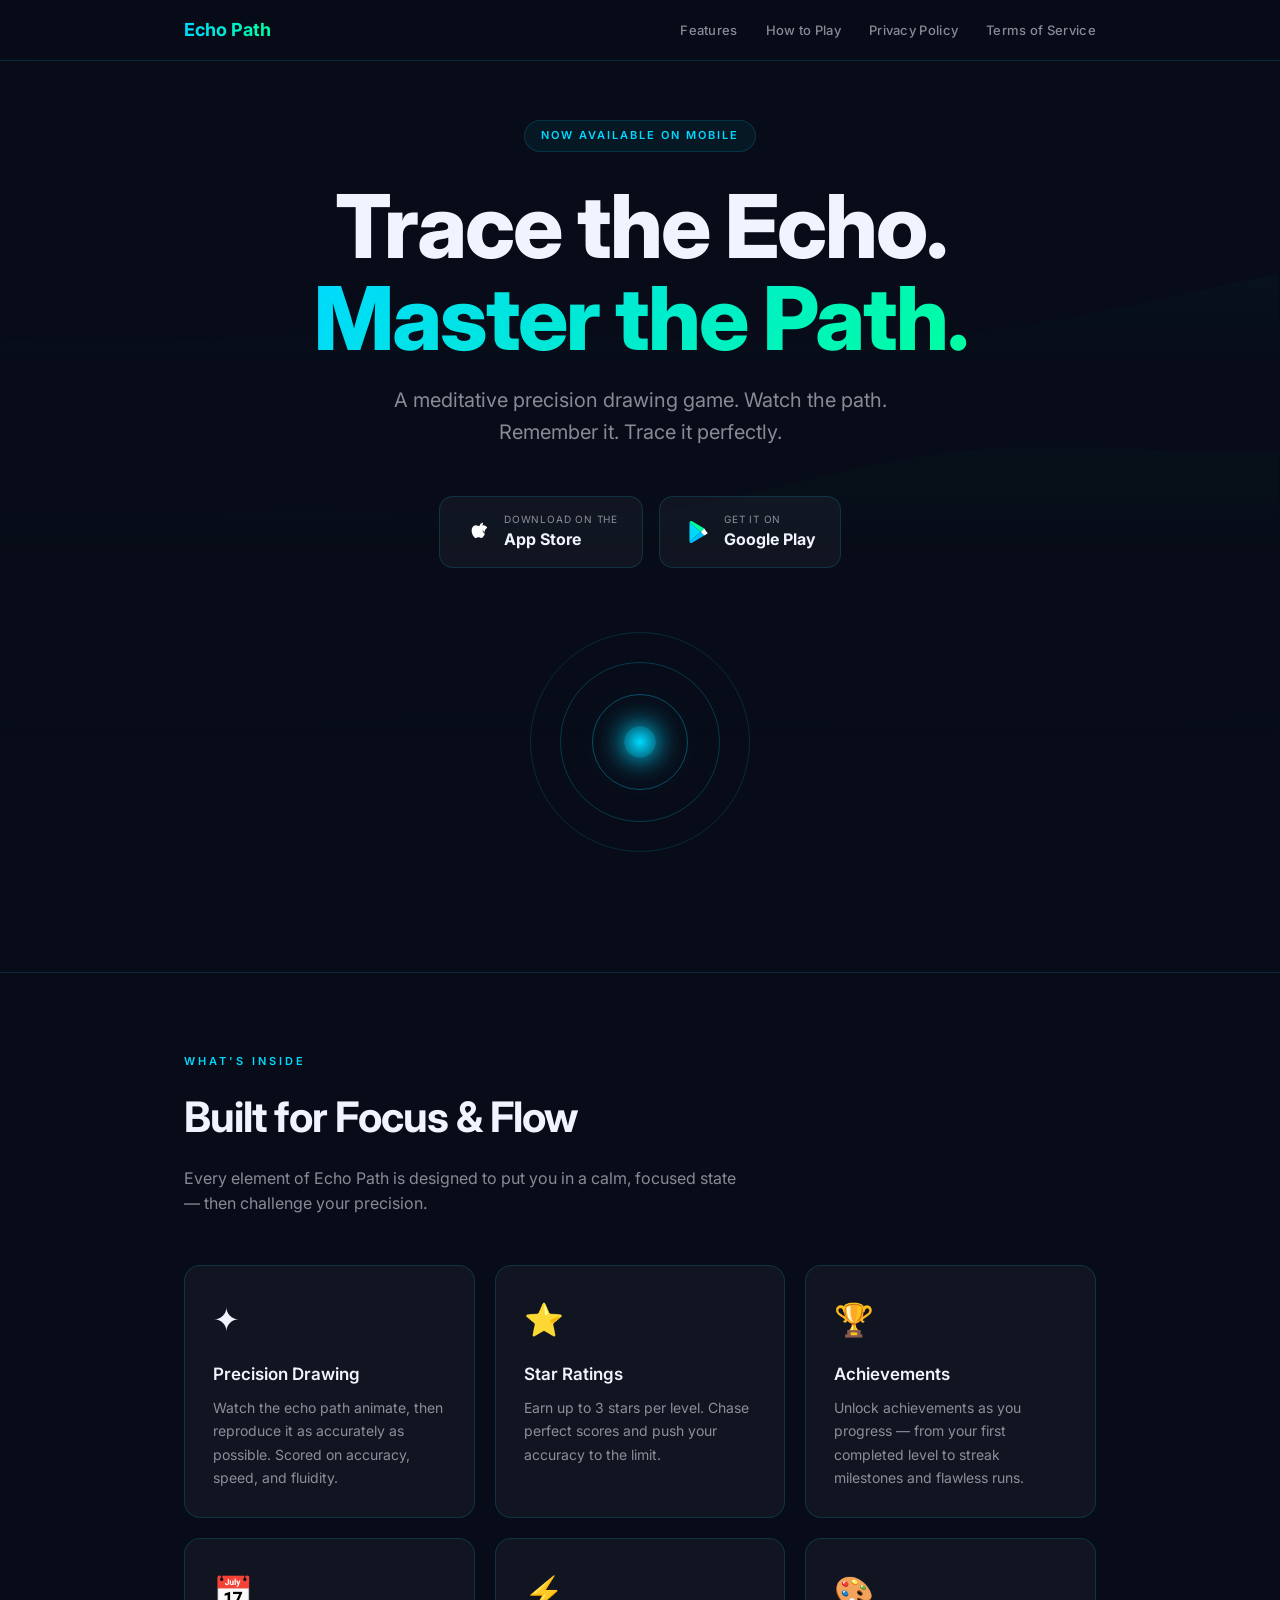
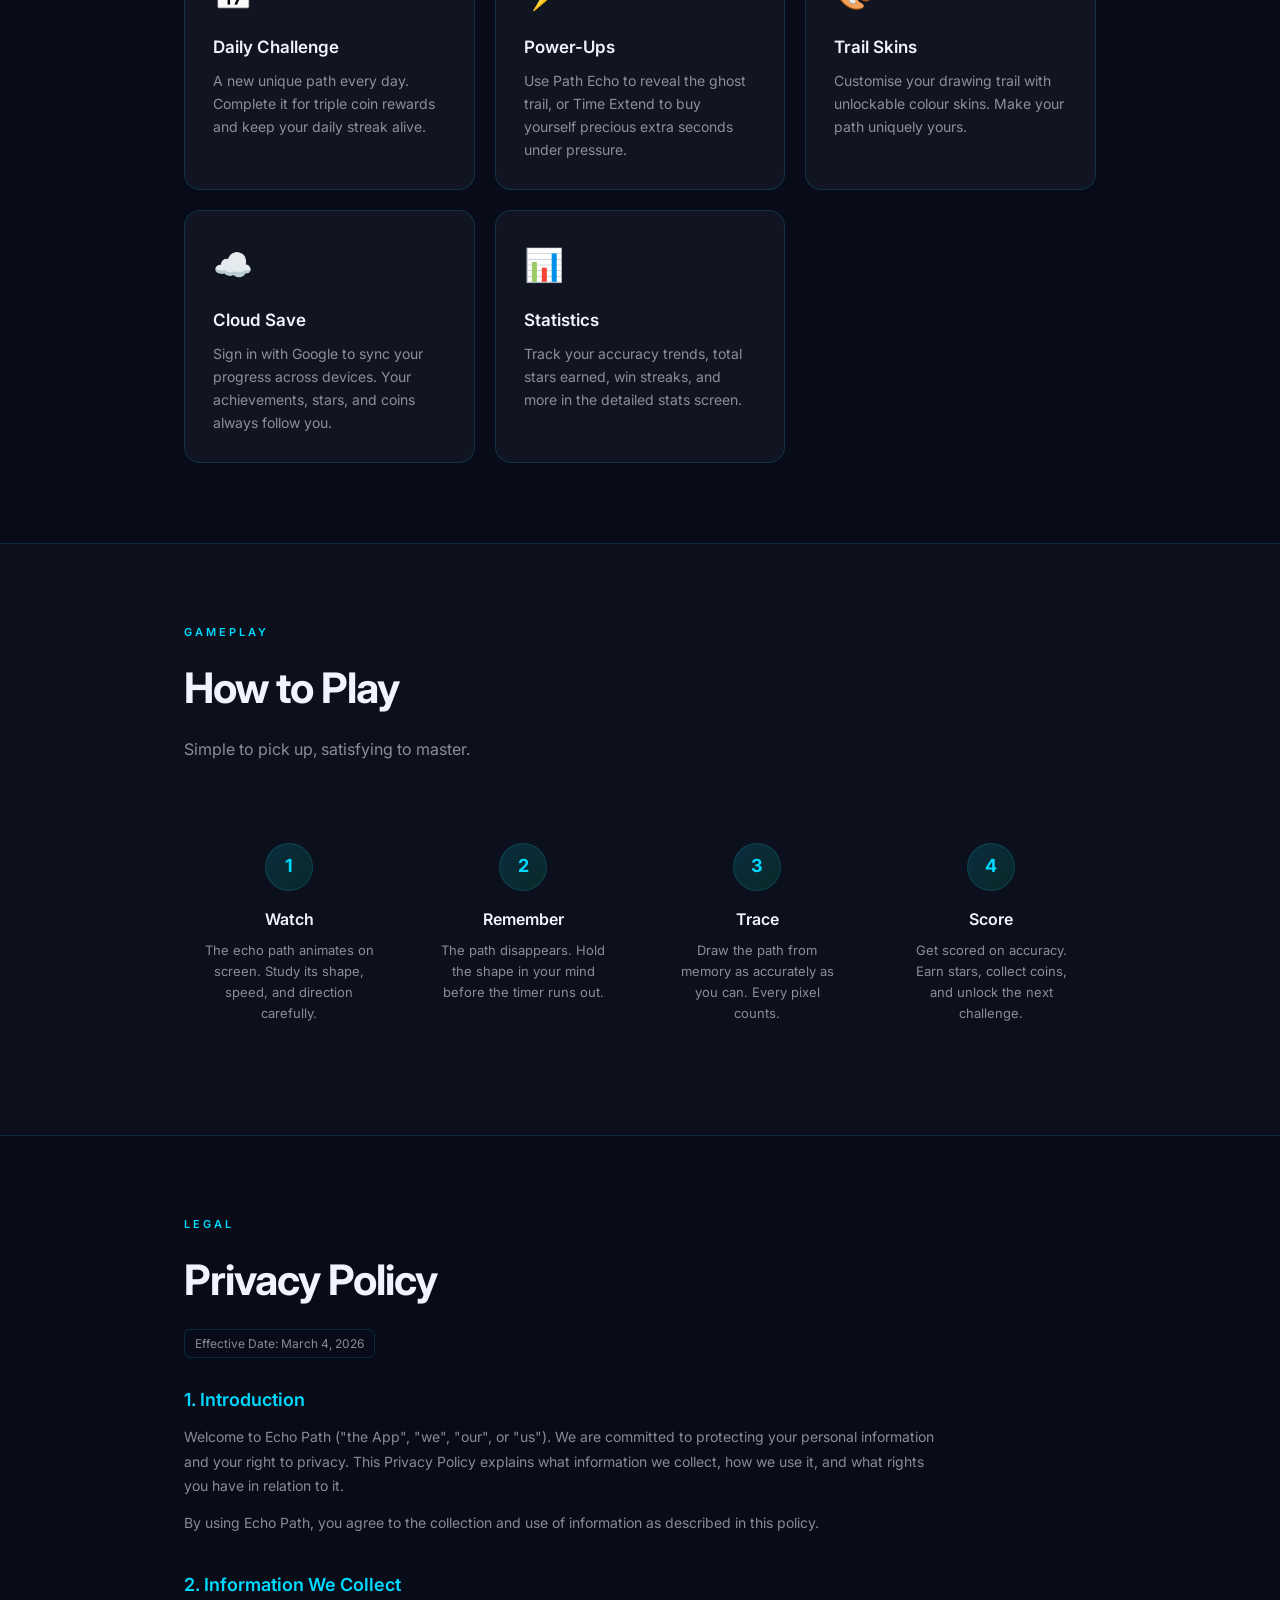
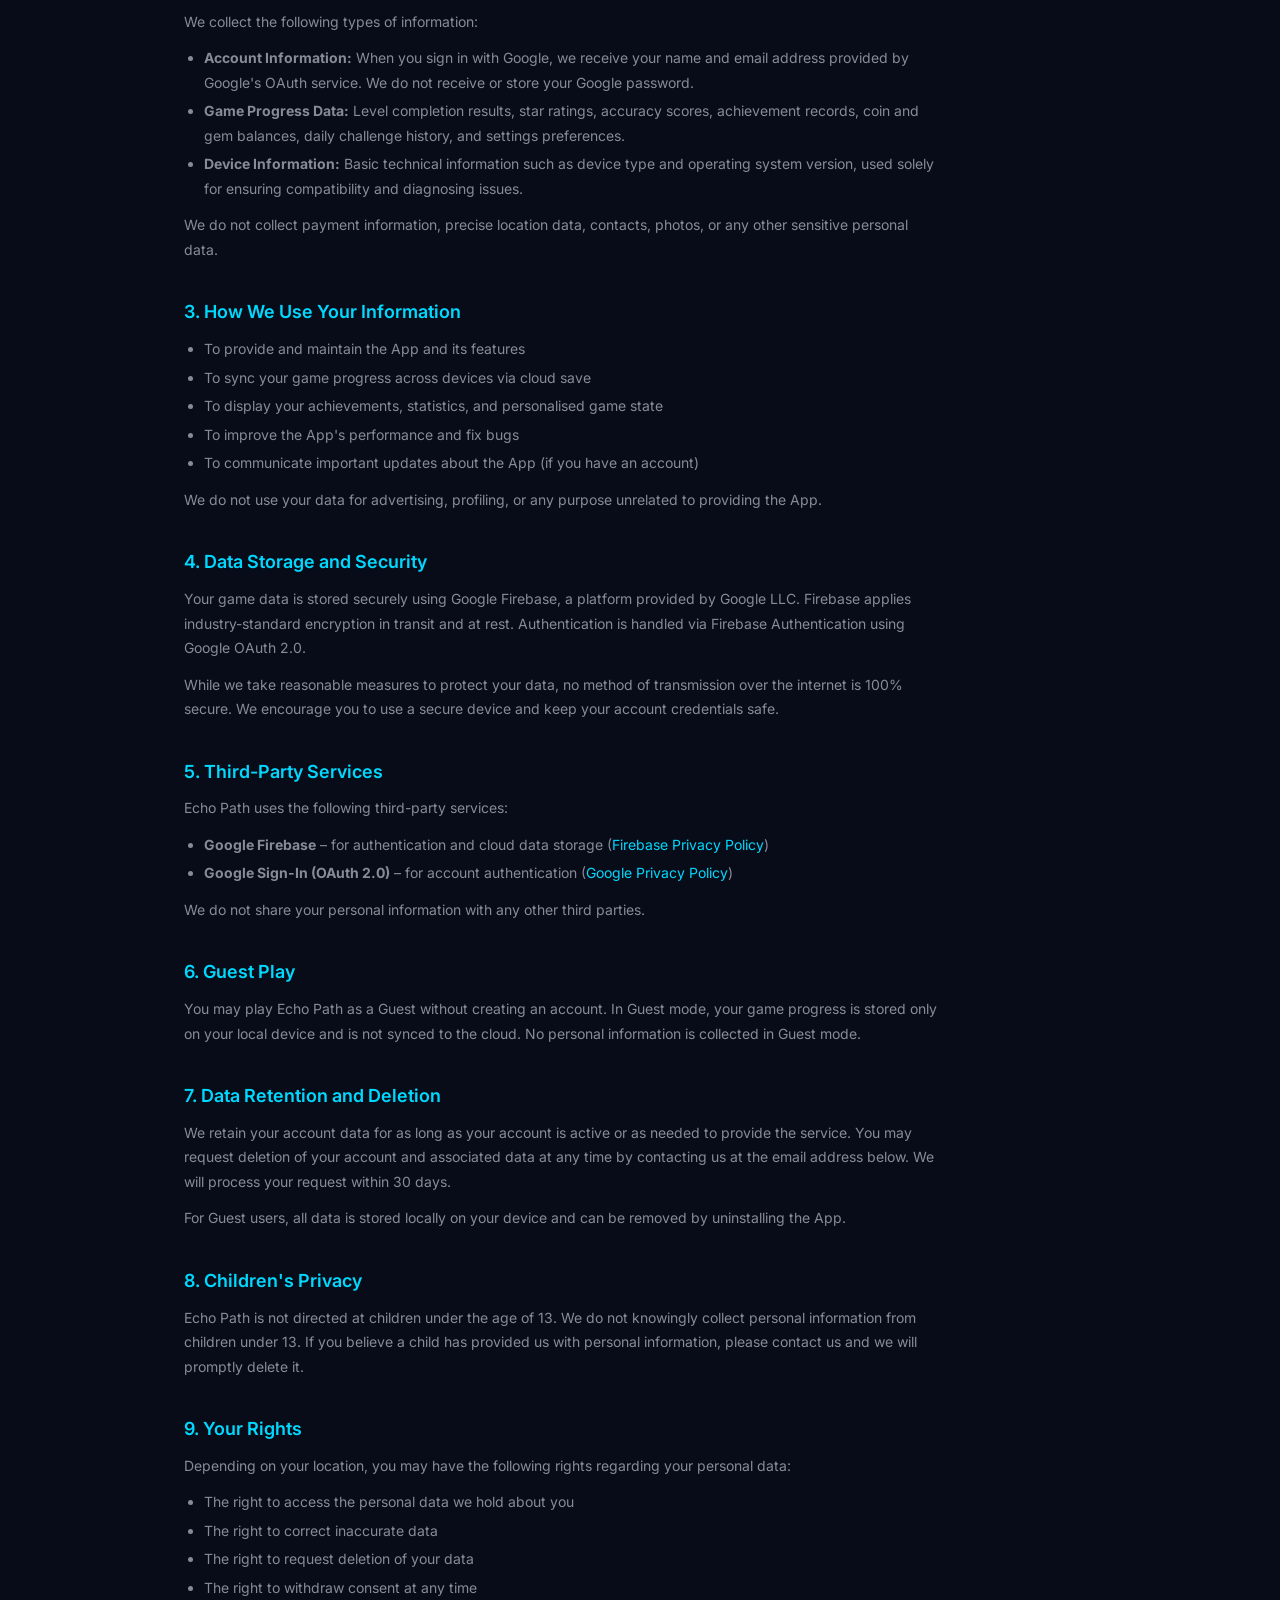
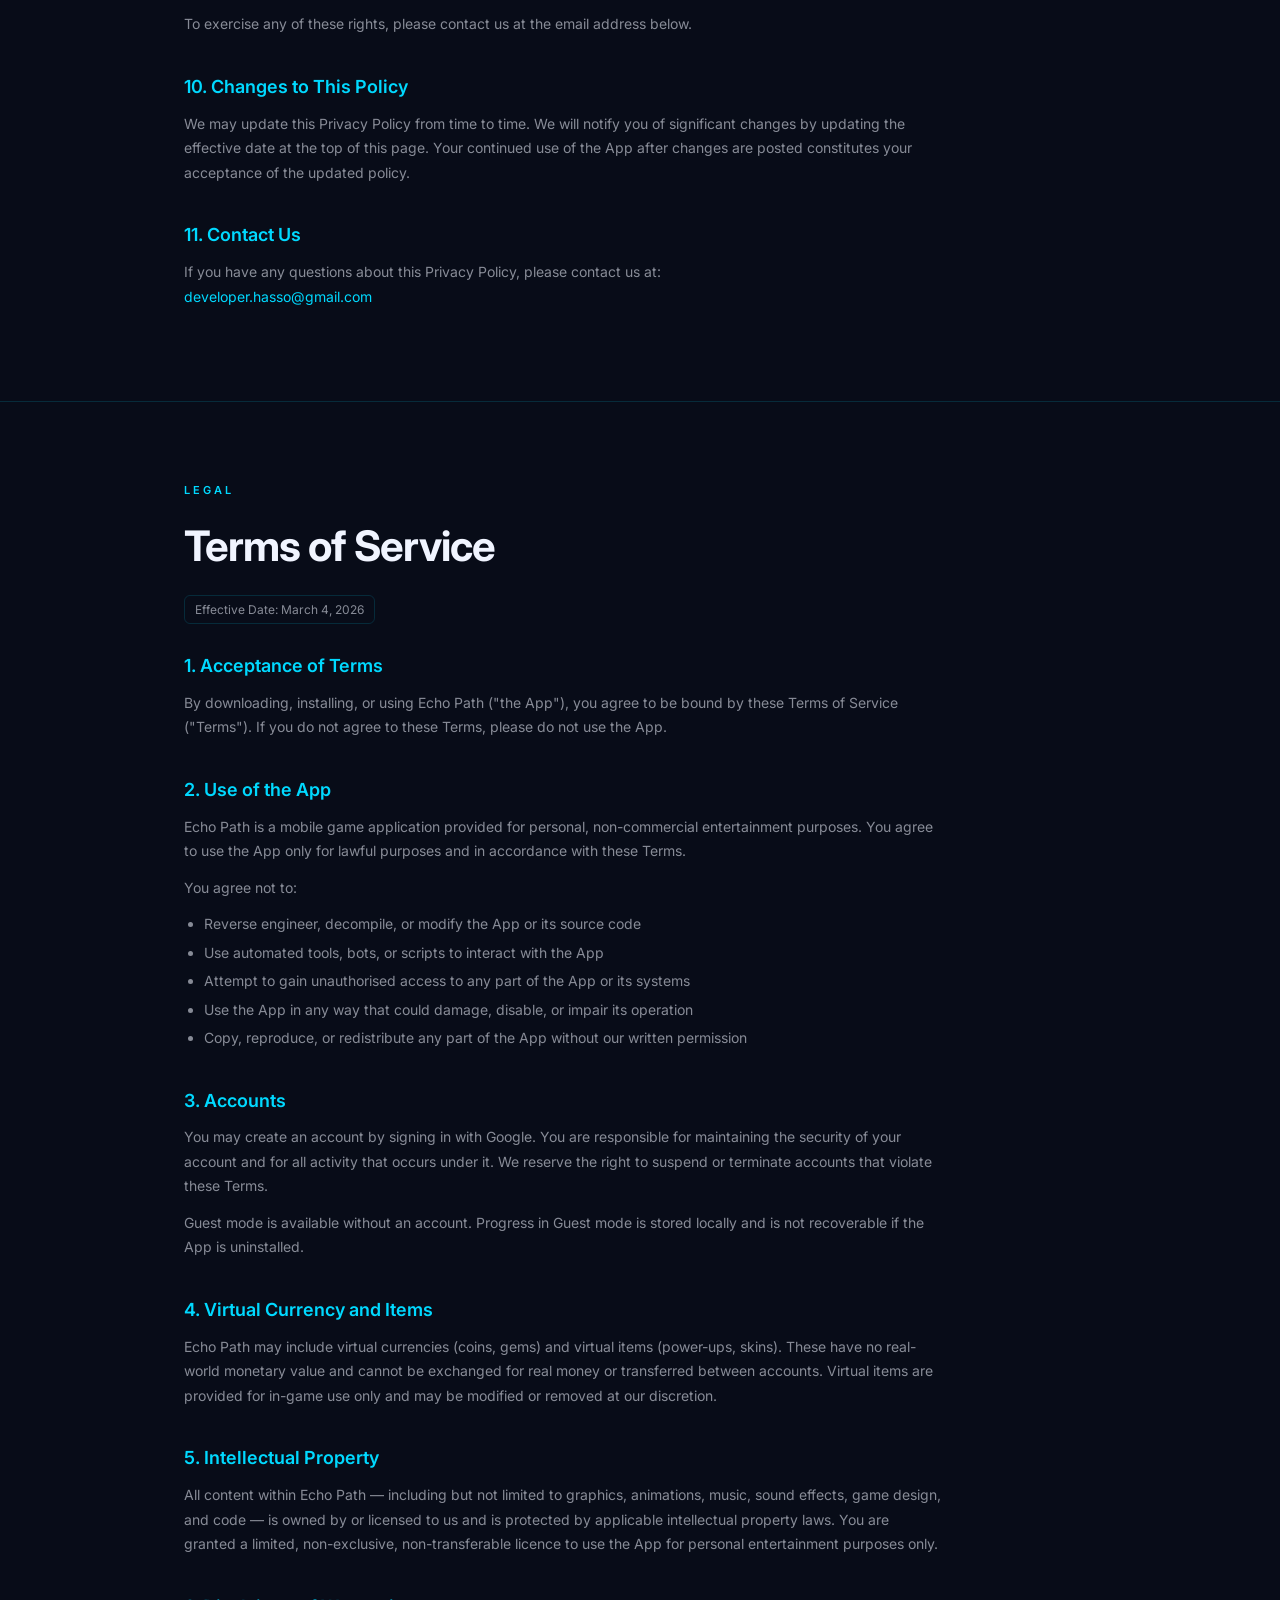
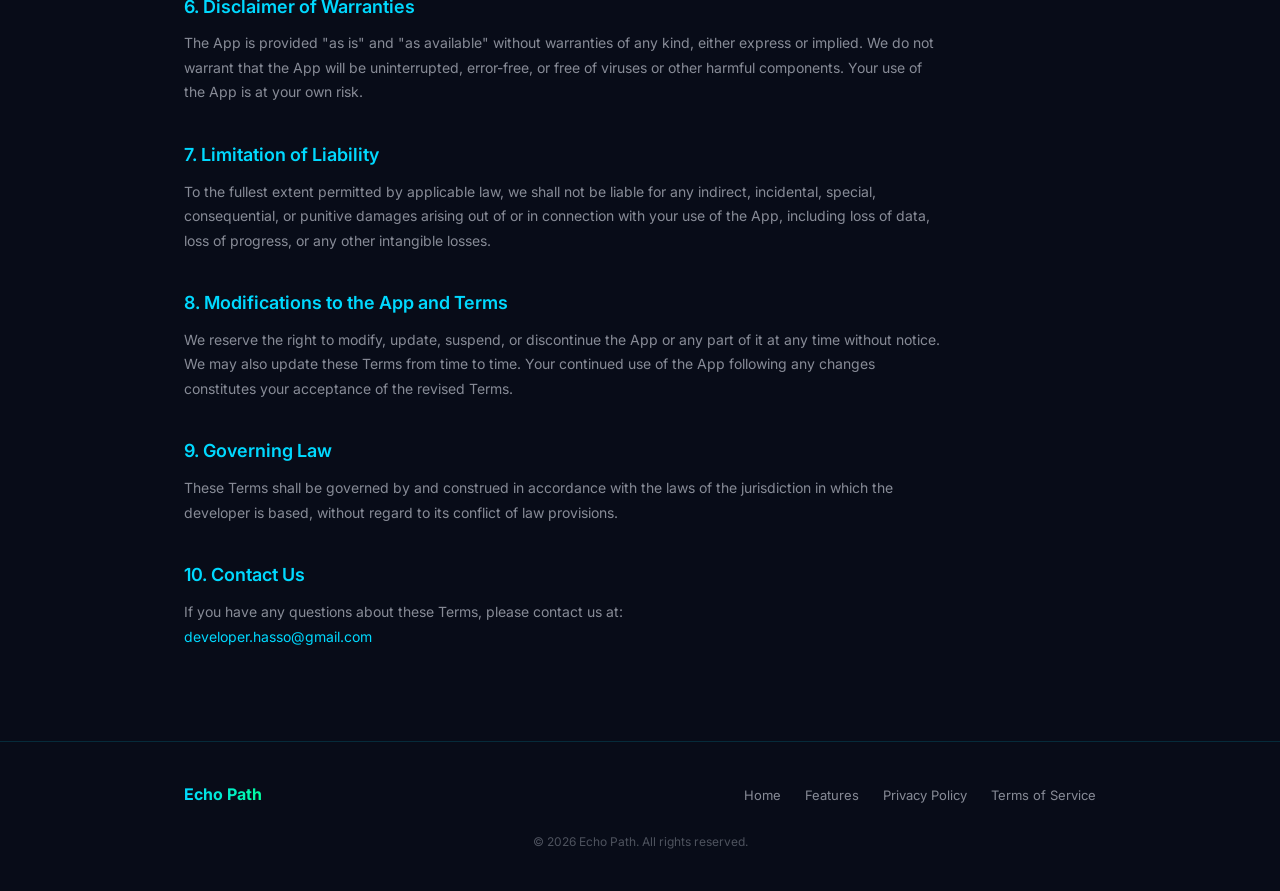
==== index.html @ 450de0de "index.html added index.html for eckopath site" ====
<!DOCTYPE html>
<html lang="en">
<head>
  <meta charset="UTF-8" />
  <meta name="viewport" content="width=device-width, initial-scale=1.0" />
  <title>Echo Path – Trace the Echo. Master the Path.</title>
  <meta name="description" content="Echo Path is a meditative mobile drawing game where you watch, memorise, and trace paths with precision. Available on iOS and Android." />
  <link rel="preconnect" href="https://fonts.googleapis.com" />
  <link rel="preconnect" href="https://fonts.gstatic.com" crossorigin />
  <link href="https://fonts.googleapis.com/css2?family=Inter:wght@300;400;500;600;700;800&display=swap" rel="stylesheet" />
  <style>
    /* ── Reset & Base ─────────────────────────────────────────────────────── */
    *, *::before, *::after { box-sizing: border-box; margin: 0; padding: 0; }

    :root {
      --cyan:    #00D9FF;
      --green:   #00FF9F;
      --bg:      #080c18;
      --bg2:     #0d1225;
      --card:    rgba(255,255,255,0.04);
      --border:  rgba(0,217,255,0.15);
      --text:    #F0F4FF;
      --muted:   rgba(240,244,255,0.55);
      --radius:  16px;
    }

    html { scroll-behavior: smooth; }

    body {
      font-family: 'Inter', sans-serif;
      background: var(--bg);
      color: var(--text);
      line-height: 1.6;
      overflow-x: hidden;
    }

    /* ── Aurora Canvas Background ─────────────────────────────────────────── */
    #aurora-canvas {
      position: fixed;
      inset: 0;
      width: 100%;
      height: 100%;
      pointer-events: none;
      z-index: 0;
      opacity: 0.7;
    }

    /* ── Layout ───────────────────────────────────────────────────────────── */
    .container {
      max-width: 960px;
      margin: 0 auto;
      padding: 0 24px;
      position: relative;
      z-index: 1;
    }

    section { padding: 80px 0; }

    /* ── Nav ──────────────────────────────────────────────────────────────── */
    nav {
      position: fixed;
      top: 0; left: 0; right: 0;
      z-index: 100;
      background: rgba(8,12,24,0.85);
      backdrop-filter: blur(16px);
      border-bottom: 1px solid var(--border);
    }

    .nav-inner {
      max-width: 960px;
      margin: 0 auto;
      padding: 0 24px;
      height: 60px;
      display: flex;
      align-items: center;
      justify-content: space-between;
    }

    .nav-logo {
      font-size: 18px;
      font-weight: 700;
      background: linear-gradient(90deg, var(--cyan), var(--green));
      -webkit-background-clip: text;
      -webkit-text-fill-color: transparent;
      text-decoration: none;
    }

    .nav-links {
      display: flex;
      gap: 28px;
      list-style: none;
    }

    .nav-links a {
      color: var(--muted);
      text-decoration: none;
      font-size: 13px;
      font-weight: 500;
      letter-spacing: 0.3px;
      transition: color 0.2s;
    }

    .nav-links a:hover { color: var(--cyan); }

    /* ── Hero ─────────────────────────────────────────────────────────────── */
    #home {
      min-height: 100vh;
      display: flex;
      align-items: center;
      padding-top: 60px;
    }

    .hero-content {
      text-align: center;
      width: 100%;
      padding: 60px 0 40px;
    }

    .hero-badge {
      display: inline-block;
      padding: 6px 16px;
      border: 1px solid var(--border);
      border-radius: 100px;
      font-size: 11px;
      font-weight: 600;
      letter-spacing: 2px;
      text-transform: uppercase;
      color: var(--cyan);
      margin-bottom: 28px;
      background: rgba(0,217,255,0.06);
    }

    .hero-title {
      font-size: clamp(48px, 8vw, 88px);
      font-weight: 800;
      line-height: 1.05;
      letter-spacing: -2px;
      margin-bottom: 20px;
    }

    .hero-title .gradient {
      background: linear-gradient(135deg, var(--cyan) 0%, var(--green) 100%);
      -webkit-background-clip: text;
      -webkit-text-fill-color: transparent;
    }

    .hero-tagline {
      font-size: clamp(16px, 2.5vw, 20px);
      color: var(--muted);
      max-width: 500px;
      margin: 0 auto 48px;
      font-weight: 400;
    }

    /* Store Buttons */
    .store-buttons {
      display: flex;
      gap: 16px;
      justify-content: center;
      flex-wrap: wrap;
      margin-bottom: 64px;
    }

    .store-btn {
      display: flex;
      align-items: center;
      gap: 12px;
      padding: 14px 24px;
      border-radius: 14px;
      text-decoration: none;
      border: 1.5px solid var(--border);
      background: rgba(255,255,255,0.04);
      transition: all 0.25s;
      min-width: 180px;
    }

    .store-btn:hover {
      border-color: var(--cyan);
      background: rgba(0,217,255,0.08);
      transform: translateY(-2px);
      box-shadow: 0 8px 32px rgba(0,217,255,0.15);
    }

    .store-btn svg { flex-shrink: 0; }

    .store-btn-text { text-align: left; }
    .store-btn-sub  { display: block; font-size: 10px; color: var(--muted); font-weight: 400; text-transform: uppercase; letter-spacing: 0.8px; }
    .store-btn-name { display: block; font-size: 16px; font-weight: 700; color: var(--text); }

    /* Hero visual — path trace animation */
    .hero-visual {
      width: 220px;
      height: 220px;
      margin: 0 auto;
      position: relative;
    }

    .hero-ring {
      position: absolute;
      border-radius: 50%;
      border: 1px solid;
      top: 50%; left: 50%;
      transform: translate(-50%, -50%);
      animation: ringPulse 3s ease-in-out infinite;
    }

    .hero-ring:nth-child(1) { width: 220px; height: 220px; border-color: rgba(0,217,255,0.15); animation-delay: 0s; }
    .hero-ring:nth-child(2) { width: 160px; height: 160px; border-color: rgba(0,217,255,0.22); animation-delay: 0.6s; }
    .hero-ring:nth-child(3) { width:  96px; height:  96px; border-color: rgba(0,217,255,0.32); animation-delay: 1.2s; }

    .hero-dot {
      position: absolute;
      top: 50%; left: 50%;
      transform: translate(-50%, -50%);
      width: 32px; height: 32px;
      border-radius: 50%;
      background: radial-gradient(circle, var(--cyan), rgba(0,217,255,0.3));
      box-shadow: 0 0 24px var(--cyan), 0 0 48px rgba(0,217,255,0.4);
      animation: dotGlow 2s ease-in-out infinite;
    }

    @keyframes ringPulse {
      0%, 100% { opacity: 0.4; transform: translate(-50%, -50%) scale(1); }
      50%       { opacity: 0.9; transform: translate(-50%, -50%) scale(1.04); }
    }

    @keyframes dotGlow {
      0%, 100% { box-shadow: 0 0 20px var(--cyan), 0 0 40px rgba(0,217,255,0.3); }
      50%       { box-shadow: 0 0 36px var(--cyan), 0 0 72px rgba(0,217,255,0.5); }
    }

    /* ── Section Headers ──────────────────────────────────────────────────── */
    .section-label {
      display: block;
      font-size: 11px;
      font-weight: 600;
      letter-spacing: 3px;
      text-transform: uppercase;
      color: var(--cyan);
      margin-bottom: 12px;
    }

    .section-title {
      font-size: clamp(28px, 4vw, 42px);
      font-weight: 700;
      letter-spacing: -1px;
      margin-bottom: 16px;
    }

    .section-sub {
      color: var(--muted);
      font-size: 16px;
      max-width: 560px;
      margin-bottom: 48px;
    }

    /* ── Feature Cards ────────────────────────────────────────────────────── */
    .features-grid {
      display: grid;
      grid-template-columns: repeat(auto-fit, minmax(260px, 1fr));
      gap: 20px;
    }

    .feature-card {
      background: var(--card);
      border: 1px solid var(--border);
      border-radius: var(--radius);
      padding: 28px;
      transition: all 0.25s;
    }

    .feature-card:hover {
      border-color: rgba(0,217,255,0.35);
      background: rgba(0,217,255,0.05);
      transform: translateY(-3px);
    }

    .feature-icon {
      font-size: 32px;
      margin-bottom: 16px;
      display: block;
    }

    .feature-title {
      font-size: 17px;
      font-weight: 600;
      margin-bottom: 8px;
    }

    .feature-desc {
      font-size: 14px;
      color: var(--muted);
      line-height: 1.65;
    }

    /* ── How to Play ──────────────────────────────────────────────────────── */
    #how-to-play { background: rgba(255,255,255,0.015); }

    .steps {
      display: grid;
      grid-template-columns: repeat(auto-fit, minmax(200px, 1fr));
      gap: 24px;
    }

    .step {
      text-align: center;
      padding: 32px 20px;
    }

    .step-number {
      width: 48px; height: 48px;
      border-radius: 50%;
      background: linear-gradient(135deg, rgba(0,217,255,0.15), rgba(0,255,159,0.10));
      border: 1.5px solid var(--border);
      display: flex;
      align-items: center;
      justify-content: center;
      font-size: 18px;
      font-weight: 700;
      color: var(--cyan);
      margin: 0 auto 16px;
    }

    .step-title {
      font-size: 16px;
      font-weight: 600;
      margin-bottom: 8px;
    }

    .step-desc {
      font-size: 13px;
      color: var(--muted);
    }

    /* ── Divider ──────────────────────────────────────────────────────────── */
    .divider {
      border: none;
      border-top: 1px solid var(--border);
      margin: 0;
    }

    /* ── Legal Sections (Privacy + ToS) ──────────────────────────────────── */
    .legal-content {
      max-width: 760px;
    }

    .legal-content h3 {
      font-size: 18px;
      font-weight: 600;
      color: var(--cyan);
      margin: 36px 0 10px;
    }

    .legal-content h3:first-child { margin-top: 0; }

    .legal-content p {
      font-size: 14px;
      color: var(--muted);
      margin-bottom: 12px;
      line-height: 1.75;
    }

    .legal-content ul {
      padding-left: 20px;
      margin-bottom: 12px;
    }

    .legal-content ul li {
      font-size: 14px;
      color: var(--muted);
      line-height: 1.75;
      margin-bottom: 4px;
    }

    .legal-content a {
      color: var(--cyan);
      text-decoration: none;
    }

    .legal-content a:hover { text-decoration: underline; }

    .legal-date {
      display: inline-block;
      font-size: 12px;
      color: var(--muted);
      border: 1px solid var(--border);
      border-radius: 6px;
      padding: 4px 10px;
      margin-bottom: 28px;
    }

    /* ── Footer ───────────────────────────────────────────────────────────── */
    footer {
      border-top: 1px solid var(--border);
      padding: 40px 0;
      position: relative;
      z-index: 1;
    }

    .footer-inner {
      max-width: 960px;
      margin: 0 auto;
      padding: 0 24px;
      display: flex;
      align-items: center;
      justify-content: space-between;
      flex-wrap: wrap;
      gap: 16px;
    }

    .footer-logo {
      font-size: 16px;
      font-weight: 700;
      background: linear-gradient(90deg, var(--cyan), var(--green));
      -webkit-background-clip: text;
      -webkit-text-fill-color: transparent;
    }

    .footer-links {
      display: flex;
      gap: 24px;
      list-style: none;
    }

    .footer-links a {
      font-size: 13px;
      color: var(--muted);
      text-decoration: none;
      transition: color 0.2s;
    }

    .footer-links a:hover { color: var(--cyan); }

    .footer-copy {
      font-size: 12px;
      color: rgba(240,244,255,0.3);
      width: 100%;
      text-align: center;
      margin-top: 8px;
    }

    /* ── Responsive ───────────────────────────────────────────────────────── */
    @media (max-width: 600px) {
      section { padding: 60px 0; }
      .nav-links { display: none; }
      .store-buttons { flex-direction: column; align-items: center; }
      .footer-inner { justify-content: center; text-align: center; }
      .footer-links { justify-content: center; }
    }
  </style>
</head>
<body>

<!-- Aurora background canvas -->
<canvas id="aurora-canvas"></canvas>

<!-- ── Navigation ────────────────────────────────────────────────────────── -->
<nav>
  <div class="nav-inner">
    <a href="#home" class="nav-logo">Echo Path</a>
    <ul class="nav-links">
      <li><a href="#features">Features</a></li>
      <li><a href="#how-to-play">How to Play</a></li>
      <li><a href="#privacy">Privacy Policy</a></li>
      <li><a href="#terms">Terms of Service</a></li>
    </ul>
  </div>
</nav>

<!-- ── Hero ──────────────────────────────────────────────────────────────── -->
<section id="home">
  <div class="container">
    <div class="hero-content">
      <span class="hero-badge">Now Available on Mobile</span>

      <h1 class="hero-title">
        Trace the Echo.<br/>
        <span class="gradient">Master the Path.</span>
      </h1>

      <p class="hero-tagline">
        A meditative precision drawing game. Watch the path. Remember it. Trace it perfectly.
      </p>

      <div class="store-buttons">
        <!-- Replace href="#" with your actual store URLs when ready -->
        <a href="#" class="store-btn" id="appstore-btn">
          <svg width="28" height="28" viewBox="0 0 28 28" fill="none">
            <path d="M20.5 14.8c0-3.3 2.7-4.9 2.8-5-.1-.2-1.1-1.5-2.2-2-.9-.5-1.8-.5-2.6-.5-.7 0-1.4.1-2 .4-.5.2-.9.4-1.3.4-.4 0-.9-.2-1.4-.4-.6-.2-1.2-.4-1.9-.4-1.4 0-2.7.8-3.5 2.1-1.5 2.6-.4 6.4 1 8.5.7 1 1.5 2.1 2.6 2.1 1 0 1.4-.7 2.6-.7 1.2 0 1.5.7 2.6.7 1.1 0 1.8-1 2.5-2 .5-.7.9-1.5 1.2-2.3-.1-.1-2.4-1-2.4-3.9z" fill="white"/>
            <path d="M18.1 7.5c.6-.7 1-1.7.9-2.7-.9 0-2 .6-2.6 1.3-.6.7-.9 1.6-.9 2.5.9.1 1.9-.4 2.6-1.1z" fill="white"/>
          </svg>
          <div class="store-btn-text">
            <span class="store-btn-sub">Download on the</span>
            <span class="store-btn-name">App Store</span>
          </div>
        </a>

        <a href="#" class="store-btn" id="playstore-btn">
          <svg width="28" height="28" viewBox="0 0 28 28" fill="none">
            <path d="M5.5 4.5L16.8 14 5.5 23.5V4.5z" fill="#00D9FF"/>
            <path d="M5.5 4.5l11.3 9.5 3.5-3.5L8.1 3.2C7 2.6 5.9 3 5.5 4.5z" fill="#00FF9F"/>
            <path d="M5.5 23.5l11.3-9.5 3.5 3.5-12.2 7.3c-1.1.6-2.2.2-2.6-1.3z" fill="#00BFFF"/>
            <path d="M20.3 10.5L16.8 14l3.5 3.5 2.4-1.4c1.1-.6 1.1-1.6 0-2.2l-2.4-3.4z" fill="white"/>
          </svg>
          <div class="store-btn-text">
            <span class="store-btn-sub">Get it on</span>
            <span class="store-btn-name">Google Play</span>
          </div>
        </a>
      </div>

      <!-- Animated visual -->
      <div class="hero-visual">
        <div class="hero-ring"></div>
        <div class="hero-ring"></div>
        <div class="hero-ring"></div>
        <div class="hero-dot"></div>
      </div>
    </div>
  </div>
</section>

<hr class="divider" />

<!-- ── Features ───────────────────────────────────────────────────────────── -->
<section id="features">
  <div class="container">
    <span class="section-label">What's Inside</span>
    <h2 class="section-title">Built for Focus &amp; Flow</h2>
    <p class="section-sub">Every element of Echo Path is designed to put you in a calm, focused state — then challenge your precision.</p>

    <div class="features-grid">
      <div class="feature-card">
        <span class="feature-icon">✦</span>
        <div class="feature-title">Precision Drawing</div>
        <p class="feature-desc">Watch the echo path animate, then reproduce it as accurately as possible. Scored on accuracy, speed, and fluidity.</p>
      </div>
      <div class="feature-card">
        <span class="feature-icon">⭐</span>
        <div class="feature-title">Star Ratings</div>
        <p class="feature-desc">Earn up to 3 stars per level. Chase perfect scores and push your accuracy to the limit.</p>
      </div>
      <div class="feature-card">
        <span class="feature-icon">🏆</span>
        <div class="feature-title">Achievements</div>
        <p class="feature-desc">Unlock achievements as you progress — from your first completed level to streak milestones and flawless runs.</p>
      </div>
      <div class="feature-card">
        <span class="feature-icon">📅</span>
        <div class="feature-title">Daily Challenge</div>
        <p class="feature-desc">A new unique path every day. Complete it for triple coin rewards and keep your daily streak alive.</p>
      </div>
      <div class="feature-card">
        <span class="feature-icon">⚡</span>
        <div class="feature-title">Power-Ups</div>
        <p class="feature-desc">Use Path Echo to reveal the ghost trail, or Time Extend to buy yourself precious extra seconds under pressure.</p>
      </div>
      <div class="feature-card">
        <span class="feature-icon">🎨</span>
        <div class="feature-title">Trail Skins</div>
        <p class="feature-desc">Customise your drawing trail with unlockable colour skins. Make your path uniquely yours.</p>
      </div>
      <div class="feature-card">
        <span class="feature-icon">☁️</span>
        <div class="feature-title">Cloud Save</div>
        <p class="feature-desc">Sign in with Google to sync your progress across devices. Your achievements, stars, and coins always follow you.</p>
      </div>
      <div class="feature-card">
        <span class="feature-icon">📊</span>
        <div class="feature-title">Statistics</div>
        <p class="feature-desc">Track your accuracy trends, total stars earned, win streaks, and more in the detailed stats screen.</p>
      </div>
    </div>
  </div>
</section>

<hr class="divider" />

<!-- ── How to Play ─────────────────────────────────────────────────────────── -->
<section id="how-to-play">
  <div class="container">
    <span class="section-label">Gameplay</span>
    <h2 class="section-title">How to Play</h2>
    <p class="section-sub">Simple to pick up, satisfying to master.</p>

    <div class="steps">
      <div class="step">
        <div class="step-number">1</div>
        <div class="step-title">Watch</div>
        <p class="step-desc">The echo path animates on screen. Study its shape, speed, and direction carefully.</p>
      </div>
      <div class="step">
        <div class="step-number">2</div>
        <div class="step-title">Remember</div>
        <p class="step-desc">The path disappears. Hold the shape in your mind before the timer runs out.</p>
      </div>
      <div class="step">
        <div class="step-number">3</div>
        <div class="step-title">Trace</div>
        <p class="step-desc">Draw the path from memory as accurately as you can. Every pixel counts.</p>
      </div>
      <div class="step">
        <div class="step-number">4</div>
        <div class="step-title">Score</div>
        <p class="step-desc">Get scored on accuracy. Earn stars, collect coins, and unlock the next challenge.</p>
      </div>
    </div>
  </div>
</section>

<hr class="divider" />

<!-- ── Privacy Policy ─────────────────────────────────────────────────────── -->
<section id="privacy">
  <div class="container">
    <span class="section-label">Legal</span>
    <h2 class="section-title">Privacy Policy</h2>
    <span class="legal-date">Effective Date: March 4, 2026</span>

    <div class="legal-content">

      <h3>1. Introduction</h3>
      <p>Welcome to Echo Path ("the App", "we", "our", or "us"). We are committed to protecting your personal information and your right to privacy. This Privacy Policy explains what information we collect, how we use it, and what rights you have in relation to it.</p>
      <p>By using Echo Path, you agree to the collection and use of information as described in this policy.</p>

      <h3>2. Information We Collect</h3>
      <p>We collect the following types of information:</p>
      <ul>
        <li><strong>Account Information:</strong> When you sign in with Google, we receive your name and email address provided by Google's OAuth service. We do not receive or store your Google password.</li>
        <li><strong>Game Progress Data:</strong> Level completion results, star ratings, accuracy scores, achievement records, coin and gem balances, daily challenge history, and settings preferences.</li>
        <li><strong>Device Information:</strong> Basic technical information such as device type and operating system version, used solely for ensuring compatibility and diagnosing issues.</li>
      </ul>
      <p>We do not collect payment information, precise location data, contacts, photos, or any other sensitive personal data.</p>

      <h3>3. How We Use Your Information</h3>
      <ul>
        <li>To provide and maintain the App and its features</li>
        <li>To sync your game progress across devices via cloud save</li>
        <li>To display your achievements, statistics, and personalised game state</li>
        <li>To improve the App's performance and fix bugs</li>
        <li>To communicate important updates about the App (if you have an account)</li>
      </ul>
      <p>We do not use your data for advertising, profiling, or any purpose unrelated to providing the App.</p>

      <h3>4. Data Storage and Security</h3>
      <p>Your game data is stored securely using Google Firebase, a platform provided by Google LLC. Firebase applies industry-standard encryption in transit and at rest. Authentication is handled via Firebase Authentication using Google OAuth 2.0.</p>
      <p>While we take reasonable measures to protect your data, no method of transmission over the internet is 100% secure. We encourage you to use a secure device and keep your account credentials safe.</p>

      <h3>5. Third-Party Services</h3>
      <p>Echo Path uses the following third-party services:</p>
      <ul>
        <li><strong>Google Firebase</strong> – for authentication and cloud data storage (<a href="https://firebase.google.com/support/privacy" target="_blank" rel="noopener">Firebase Privacy Policy</a>)</li>
        <li><strong>Google Sign-In (OAuth 2.0)</strong> – for account authentication (<a href="https://policies.google.com/privacy" target="_blank" rel="noopener">Google Privacy Policy</a>)</li>
      </ul>
      <p>We do not share your personal information with any other third parties.</p>

      <h3>6. Guest Play</h3>
      <p>You may play Echo Path as a Guest without creating an account. In Guest mode, your game progress is stored only on your local device and is not synced to the cloud. No personal information is collected in Guest mode.</p>

      <h3>7. Data Retention and Deletion</h3>
      <p>We retain your account data for as long as your account is active or as needed to provide the service. You may request deletion of your account and associated data at any time by contacting us at the email address below. We will process your request within 30 days.</p>
      <p>For Guest users, all data is stored locally on your device and can be removed by uninstalling the App.</p>

      <h3>8. Children's Privacy</h3>
      <p>Echo Path is not directed at children under the age of 13. We do not knowingly collect personal information from children under 13. If you believe a child has provided us with personal information, please contact us and we will promptly delete it.</p>

      <h3>9. Your Rights</h3>
      <p>Depending on your location, you may have the following rights regarding your personal data:</p>
      <ul>
        <li>The right to access the personal data we hold about you</li>
        <li>The right to correct inaccurate data</li>
        <li>The right to request deletion of your data</li>
        <li>The right to withdraw consent at any time</li>
      </ul>
      <p>To exercise any of these rights, please contact us at the email address below.</p>

      <h3>10. Changes to This Policy</h3>
      <p>We may update this Privacy Policy from time to time. We will notify you of significant changes by updating the effective date at the top of this page. Your continued use of the App after changes are posted constitutes your acceptance of the updated policy.</p>

      <h3>11. Contact Us</h3>
      <p>If you have any questions about this Privacy Policy, please contact us at:<br/>
      <!-- Replace with your actual contact email -->
      <a href="mailto:developer.hasso@gmail.com">developer.hasso@gmail.com</a></p>

    </div>
  </div>
</section>

<hr class="divider" />

<!-- ── Terms of Service ────────────────────────────────────────────────────── -->
<section id="terms">
  <div class="container">
    <span class="section-label">Legal</span>
    <h2 class="section-title">Terms of Service</h2>
    <span class="legal-date">Effective Date: March 4, 2026</span>

    <div class="legal-content">

      <h3>1. Acceptance of Terms</h3>
      <p>By downloading, installing, or using Echo Path ("the App"), you agree to be bound by these Terms of Service ("Terms"). If you do not agree to these Terms, please do not use the App.</p>

      <h3>2. Use of the App</h3>
      <p>Echo Path is a mobile game application provided for personal, non-commercial entertainment purposes. You agree to use the App only for lawful purposes and in accordance with these Terms.</p>
      <p>You agree not to:</p>
      <ul>
        <li>Reverse engineer, decompile, or modify the App or its source code</li>
        <li>Use automated tools, bots, or scripts to interact with the App</li>
        <li>Attempt to gain unauthorised access to any part of the App or its systems</li>
        <li>Use the App in any way that could damage, disable, or impair its operation</li>
        <li>Copy, reproduce, or redistribute any part of the App without our written permission</li>
      </ul>

      <h3>3. Accounts</h3>
      <p>You may create an account by signing in with Google. You are responsible for maintaining the security of your account and for all activity that occurs under it. We reserve the right to suspend or terminate accounts that violate these Terms.</p>
      <p>Guest mode is available without an account. Progress in Guest mode is stored locally and is not recoverable if the App is uninstalled.</p>

      <h3>4. Virtual Currency and Items</h3>
      <p>Echo Path may include virtual currencies (coins, gems) and virtual items (power-ups, skins). These have no real-world monetary value and cannot be exchanged for real money or transferred between accounts. Virtual items are provided for in-game use only and may be modified or removed at our discretion.</p>

      <h3>5. Intellectual Property</h3>
      <p>All content within Echo Path — including but not limited to graphics, animations, music, sound effects, game design, and code — is owned by or licensed to us and is protected by applicable intellectual property laws. You are granted a limited, non-exclusive, non-transferable licence to use the App for personal entertainment purposes only.</p>

      <h3>6. Disclaimer of Warranties</h3>
      <p>The App is provided "as is" and "as available" without warranties of any kind, either express or implied. We do not warrant that the App will be uninterrupted, error-free, or free of viruses or other harmful components. Your use of the App is at your own risk.</p>

      <h3>7. Limitation of Liability</h3>
      <p>To the fullest extent permitted by applicable law, we shall not be liable for any indirect, incidental, special, consequential, or punitive damages arising out of or in connection with your use of the App, including loss of data, loss of progress, or any other intangible losses.</p>

      <h3>8. Modifications to the App and Terms</h3>
      <p>We reserve the right to modify, update, suspend, or discontinue the App or any part of it at any time without notice. We may also update these Terms from time to time. Your continued use of the App following any changes constitutes your acceptance of the revised Terms.</p>

      <h3>9. Governing Law</h3>
      <p>These Terms shall be governed by and construed in accordance with the laws of the jurisdiction in which the developer is based, without regard to its conflict of law provisions.</p>

      <h3>10. Contact Us</h3>
      <p>If you have any questions about these Terms, please contact us at:<br/>
      <!-- Replace with your actual contact email -->
      <a href="mailto:developer.hasso@gmail.com">developer.hasso@gmail.com</a></p>

    </div>
  </div>
</section>

<!-- ── Footer ─────────────────────────────────────────────────────────────── -->
<footer>
  <div class="footer-inner">
    <span class="footer-logo">Echo Path</span>
    <ul class="footer-links">
      <li><a href="#home">Home</a></li>
      <li><a href="#features">Features</a></li>
      <li><a href="#privacy">Privacy Policy</a></li>
      <li><a href="#terms">Terms of Service</a></li>
    </ul>
    <p class="footer-copy">© 2026 Echo Path. All rights reserved.</p>
  </div>
</footer>

<!-- ── Aurora Canvas Script ───────────────────────────────────────────────── -->
<script>
(function () {
  const canvas = document.getElementById('aurora-canvas');
  const ctx    = canvas.getContext('2d');
  let W, H, t = 0;

  const WAVES = [
    { amp: 0.10, freq: 0.0020, speed: 0.22, yBase: 0.30, r: 0,   g: 217, b: 255, baseAlpha: 0.038, breathSpeed: 0.38, breathOffset: 0.00 },
    { amp: 0.07, freq: 0.0031, speed: 0.15, yBase: 0.52, r: 0,   g: 255, b: 159, baseAlpha: 0.028, breathSpeed: 0.29, breathOffset: 1.10 },
    { amp: 0.08, freq: 0.0016, speed: 0.18, yBase: 0.74, r: 0,   g: 200, b: 255, baseAlpha: 0.022, breathSpeed: 0.23, breathOffset: 2.30 },
  ];

  const HARMONICS = [
    { freqMul: 1.000, ampMul: 1.00, phaseOff: 0.0 },
    { freqMul: 1.618, ampMul: 0.45, phaseOff: 1.2 },
    { freqMul: 2.414, ampMul: 0.22, phaseOff: 2.7 },
    { freqMul: 3.303, ampMul: 0.11, phaseOff: 0.9 },
  ];

  function resize() {
    W = canvas.width  = window.innerWidth;
    H = canvas.height = window.innerHeight;
  }

  function waveY(wave, x) {
    let y = 0;
    HARMONICS.forEach(h => {
      y += Math.sin(x * wave.freq * h.freqMul + t * wave.speed * h.freqMul + h.phaseOff) * h.ampMul;
    });
    return wave.yBase * H + y * wave.amp * H;
  }

  function draw() {
    t += 0.016;
    ctx.clearRect(0, 0, W, H);

    WAVES.forEach(wave => {
      const breath = 0.5 + 0.5 * Math.sin(t * wave.breathSpeed + wave.breathOffset);
      const alpha  = wave.baseAlpha * (0.7 + 0.6 * breath);
      const height = 0.13 * H * (0.85 + 0.3 * breath);

      ctx.beginPath();
      ctx.moveTo(0, H);
      for (let x = 0; x <= W; x += 3) {
        ctx.lineTo(x, waveY(wave, x));
      }
      ctx.lineTo(W, H);
      ctx.closePath();

      const grad = ctx.createLinearGradient(0, waveY(wave, W / 2) - height, 0, waveY(wave, W / 2) + height * 0.4);
      grad.addColorStop(0,   `rgba(${wave.r},${wave.g},${wave.b},0)`);
      grad.addColorStop(0.3, `rgba(${wave.r},${wave.g},${wave.b},${alpha})`);
      grad.addColorStop(0.7, `rgba(${wave.r},${wave.g},${wave.b},${alpha * 0.5})`);
      grad.addColorStop(1,   `rgba(${wave.r},${wave.g},${wave.b},0)`);
      ctx.fillStyle = grad;
      ctx.fill();
    });

    requestAnimationFrame(draw);
  }

  window.addEventListener('resize', resize);
  resize();
  draw();
})();
</script>

</body>
</html>
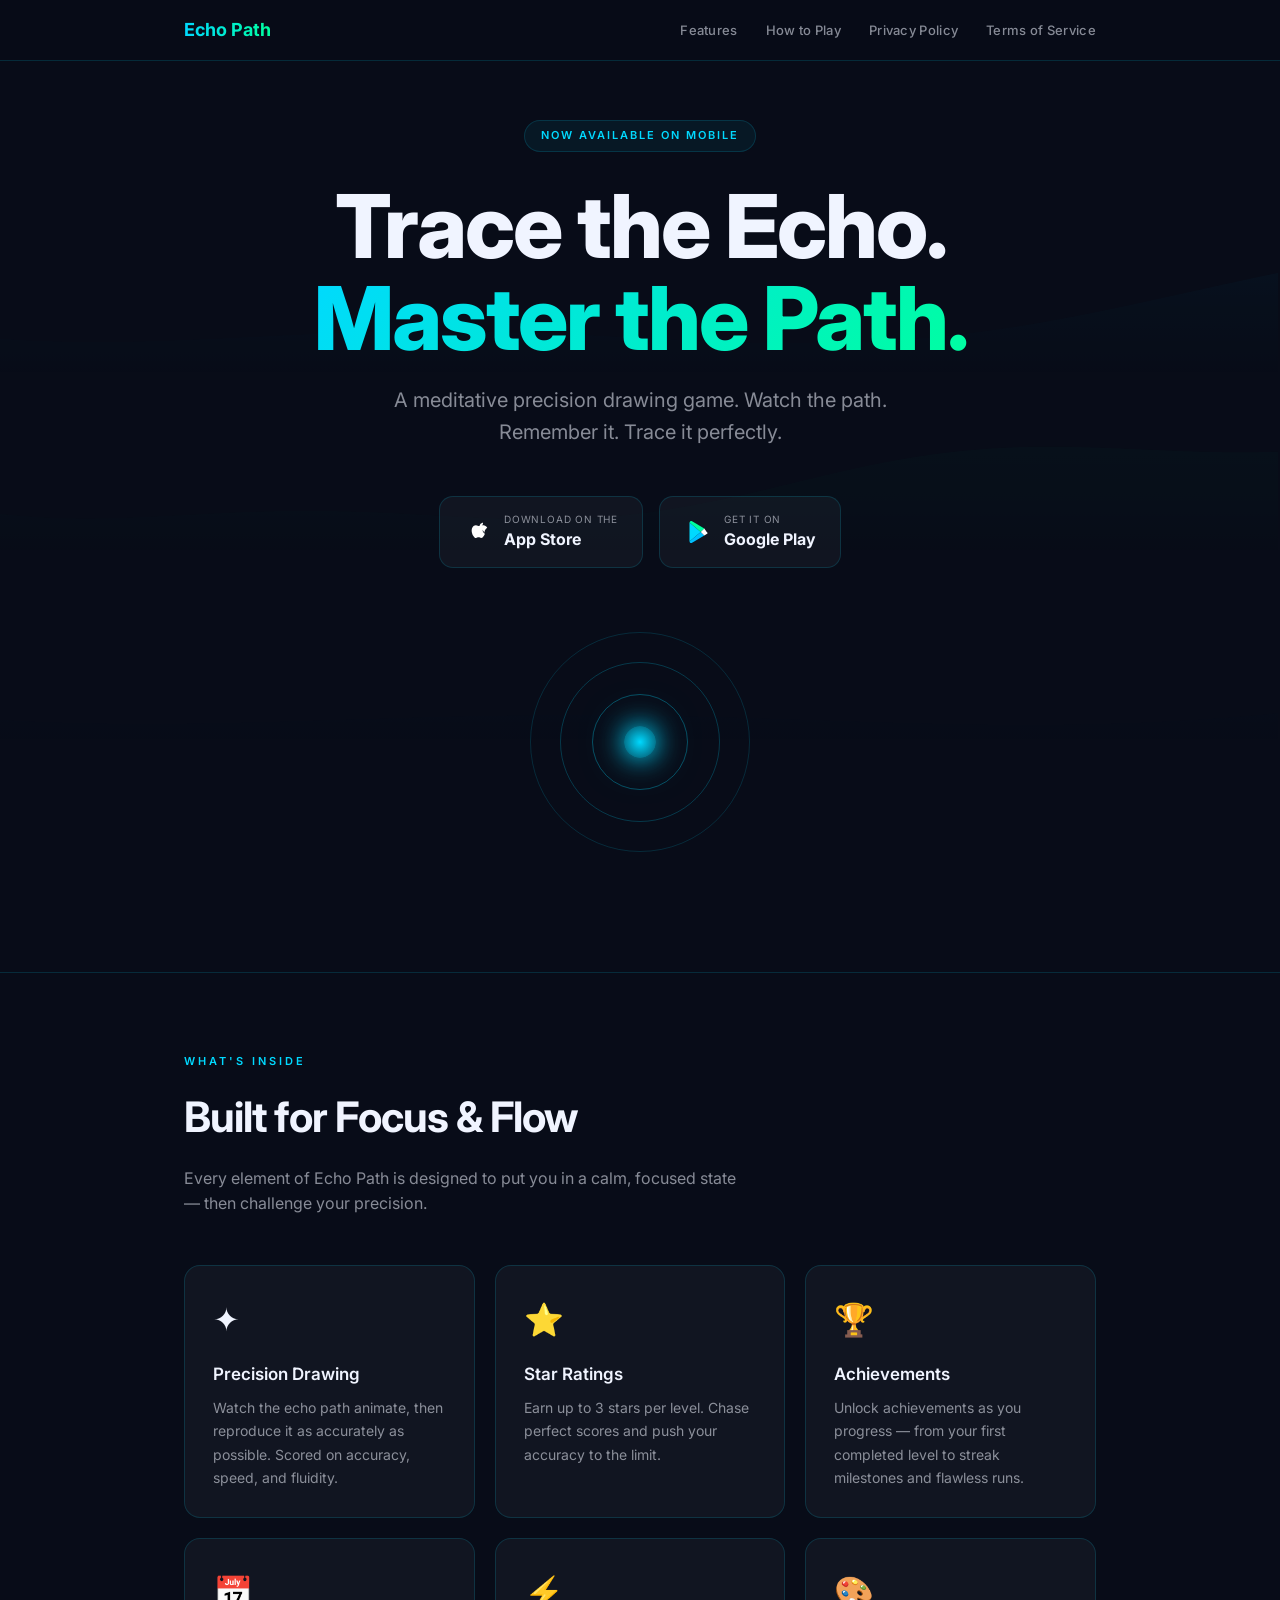
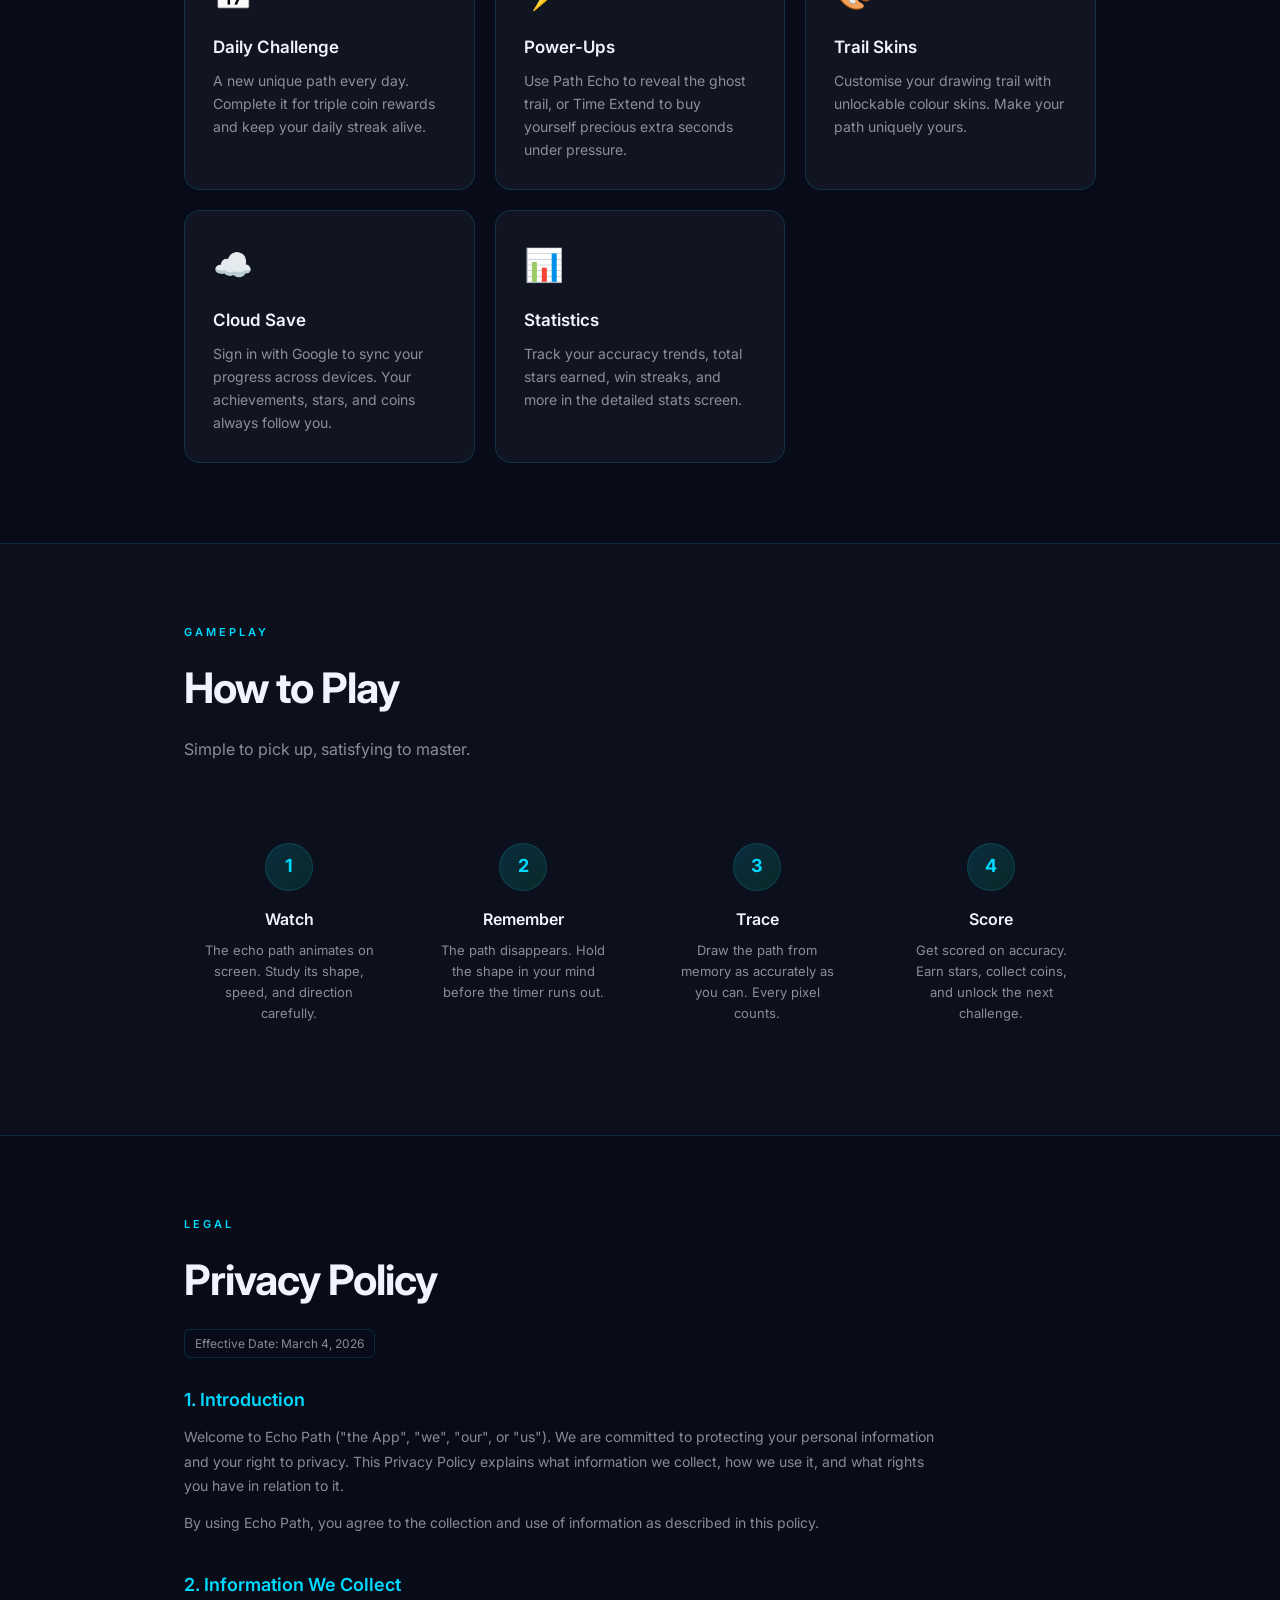
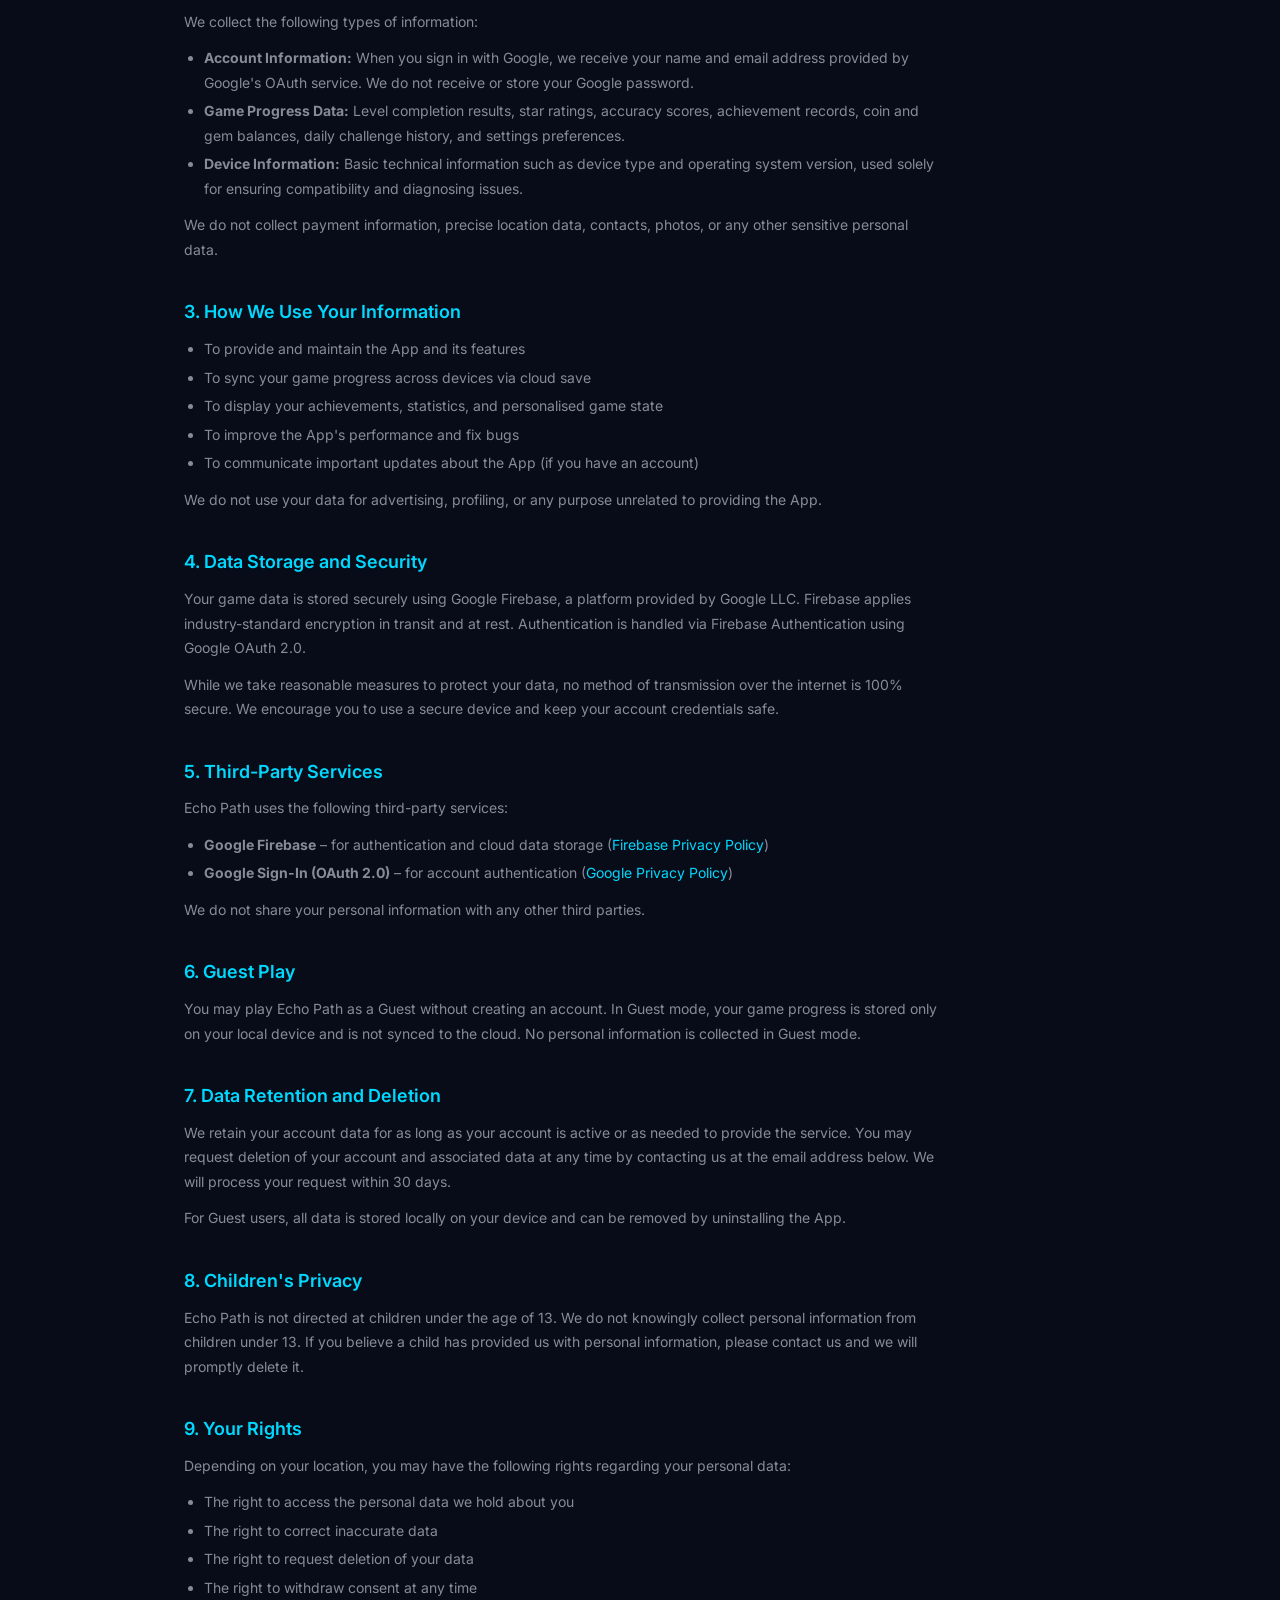
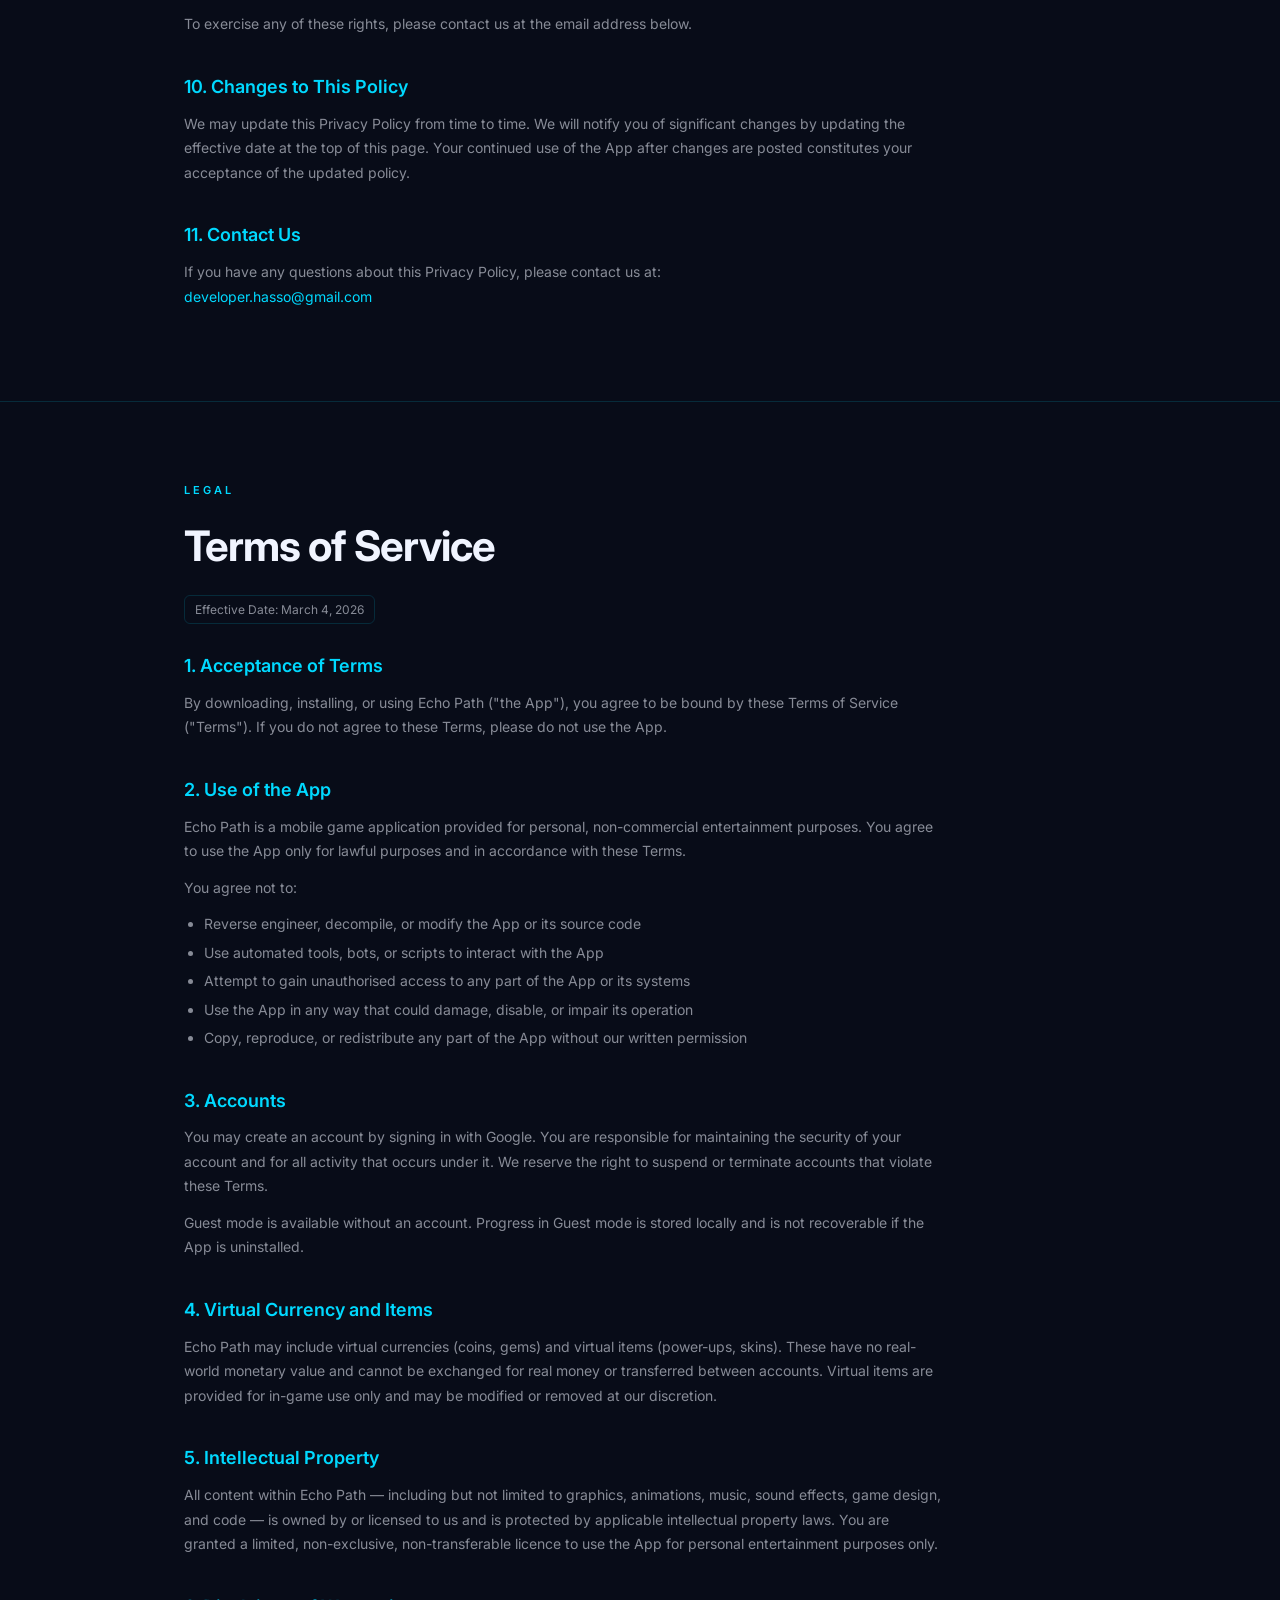
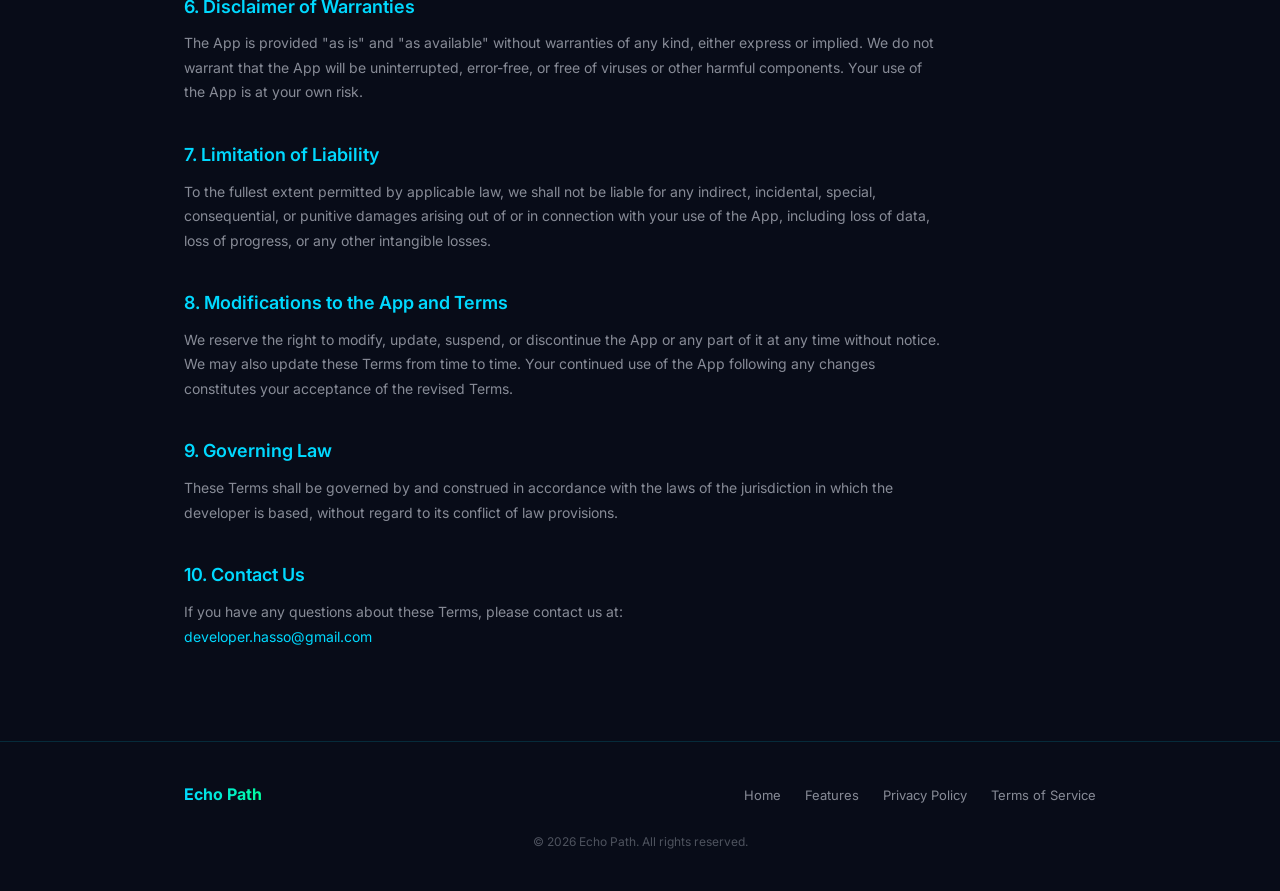
==== commit dc46352e: "uploaded latest files uploaded updated index.html along with icon files" ====
--- a/index.html
+++ b/index.html
@@ -5,6 +5,11 @@
   <meta name="viewport" content="width=device-width, initial-scale=1.0" />
   <title>Echo Path – Trace the Echo. Master the Path.</title>
   <meta name="description" content="Echo Path is a meditative mobile drawing game where you watch, memorise, and trace paths with precision. Available on iOS and Android." />
+  <!-- Favicons -->
+  <link rel="icon" type="image/png" sizes="32x32" href="favicon-32.png" />
+  <link rel="icon" type="image/png" sizes="16x16" href="favicon-16.png" />
+  <link rel="apple-touch-icon" sizes="192x192" href="icon.png" />
+
   <link rel="preconnect" href="https://fonts.googleapis.com" />
   <link rel="preconnect" href="https://fonts.gstatic.com" crossorigin />
   <link href="https://fonts.googleapis.com/css2?family=Inter:wght@300;400;500;600;700;800&display=swap" rel="stylesheet" />
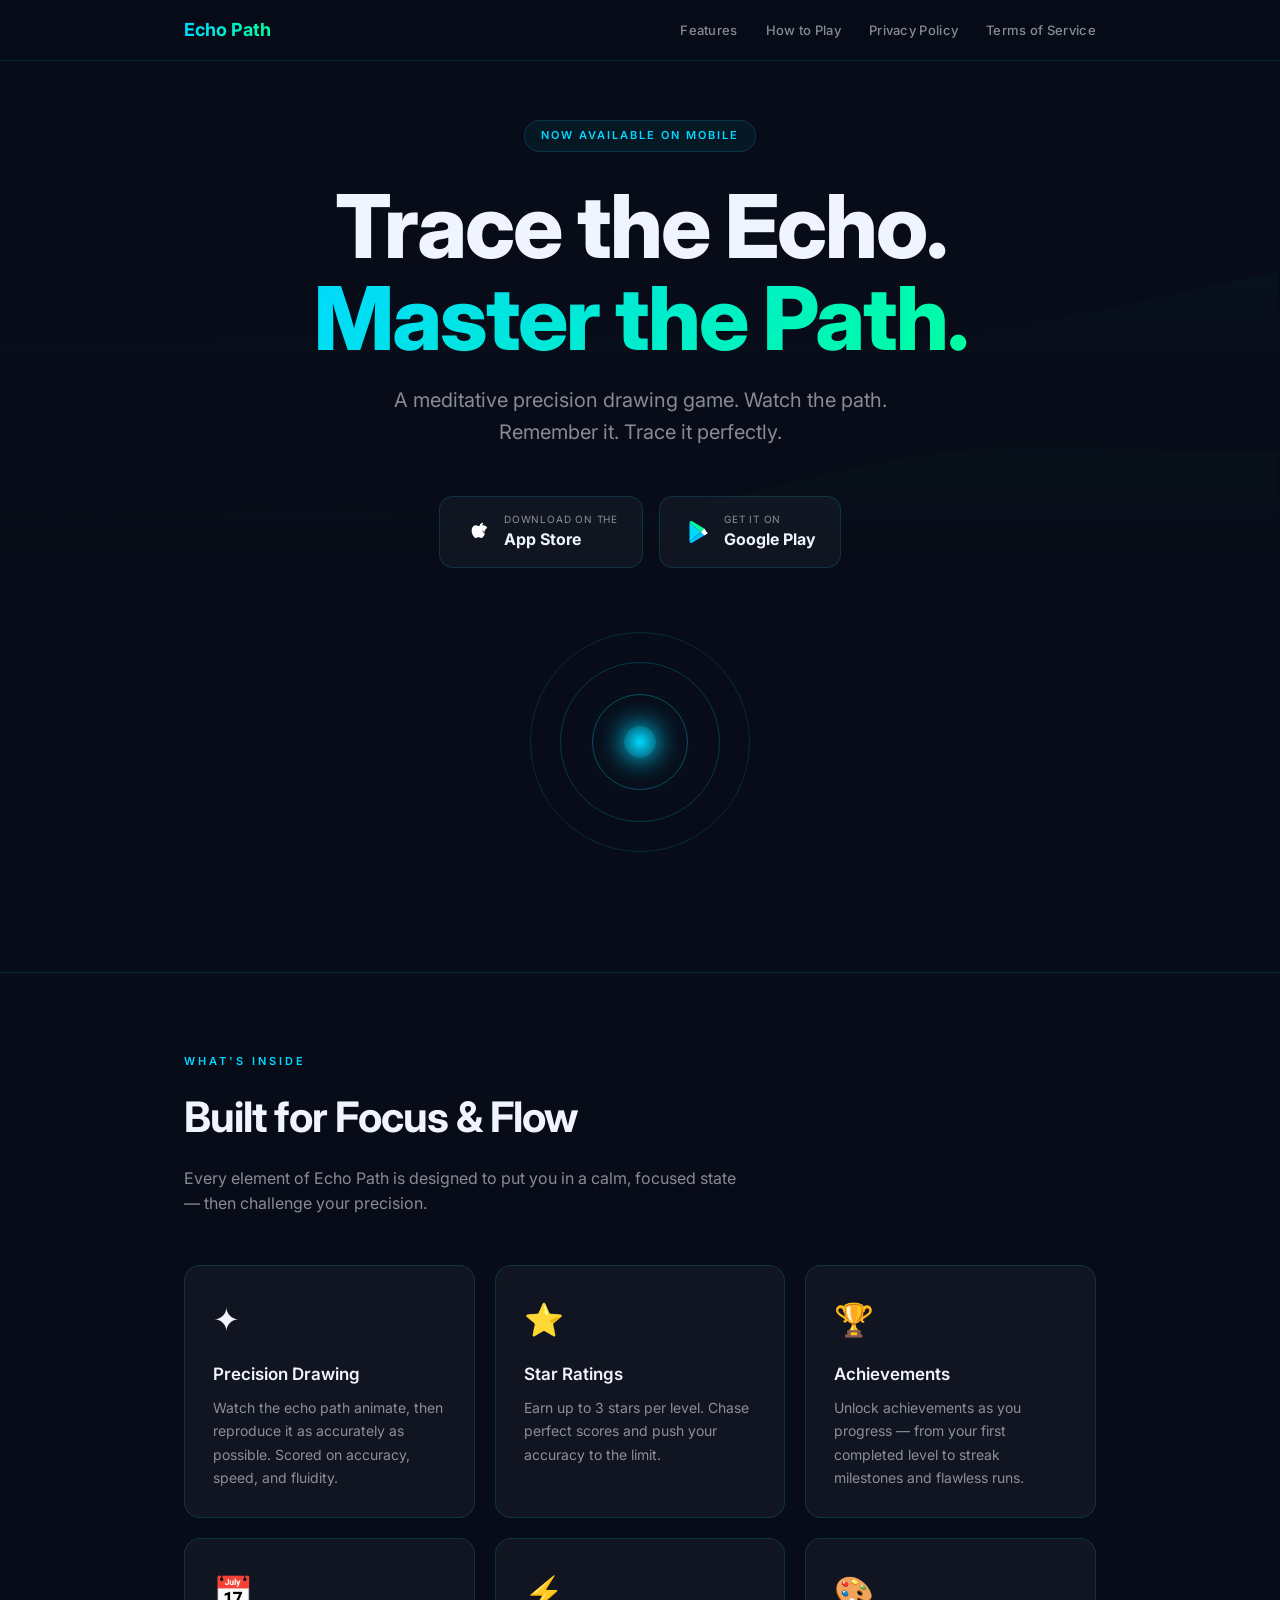
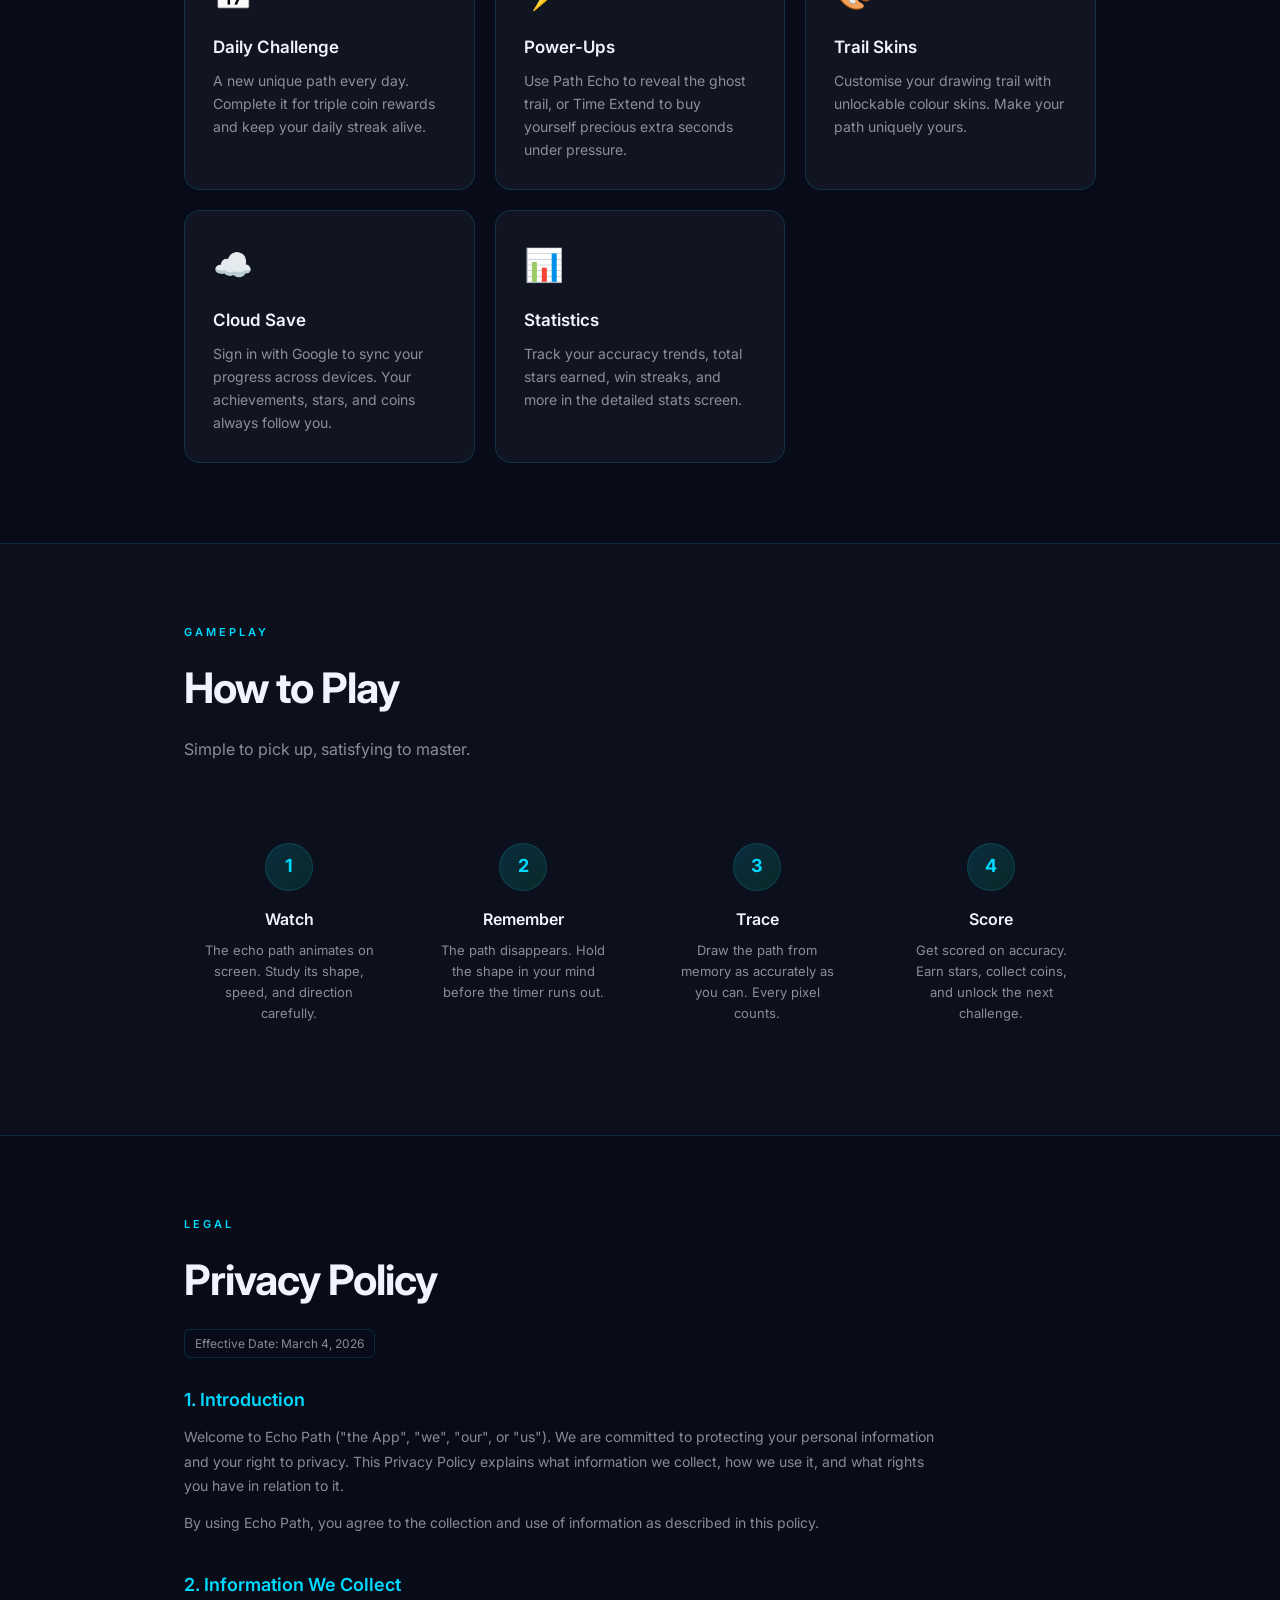
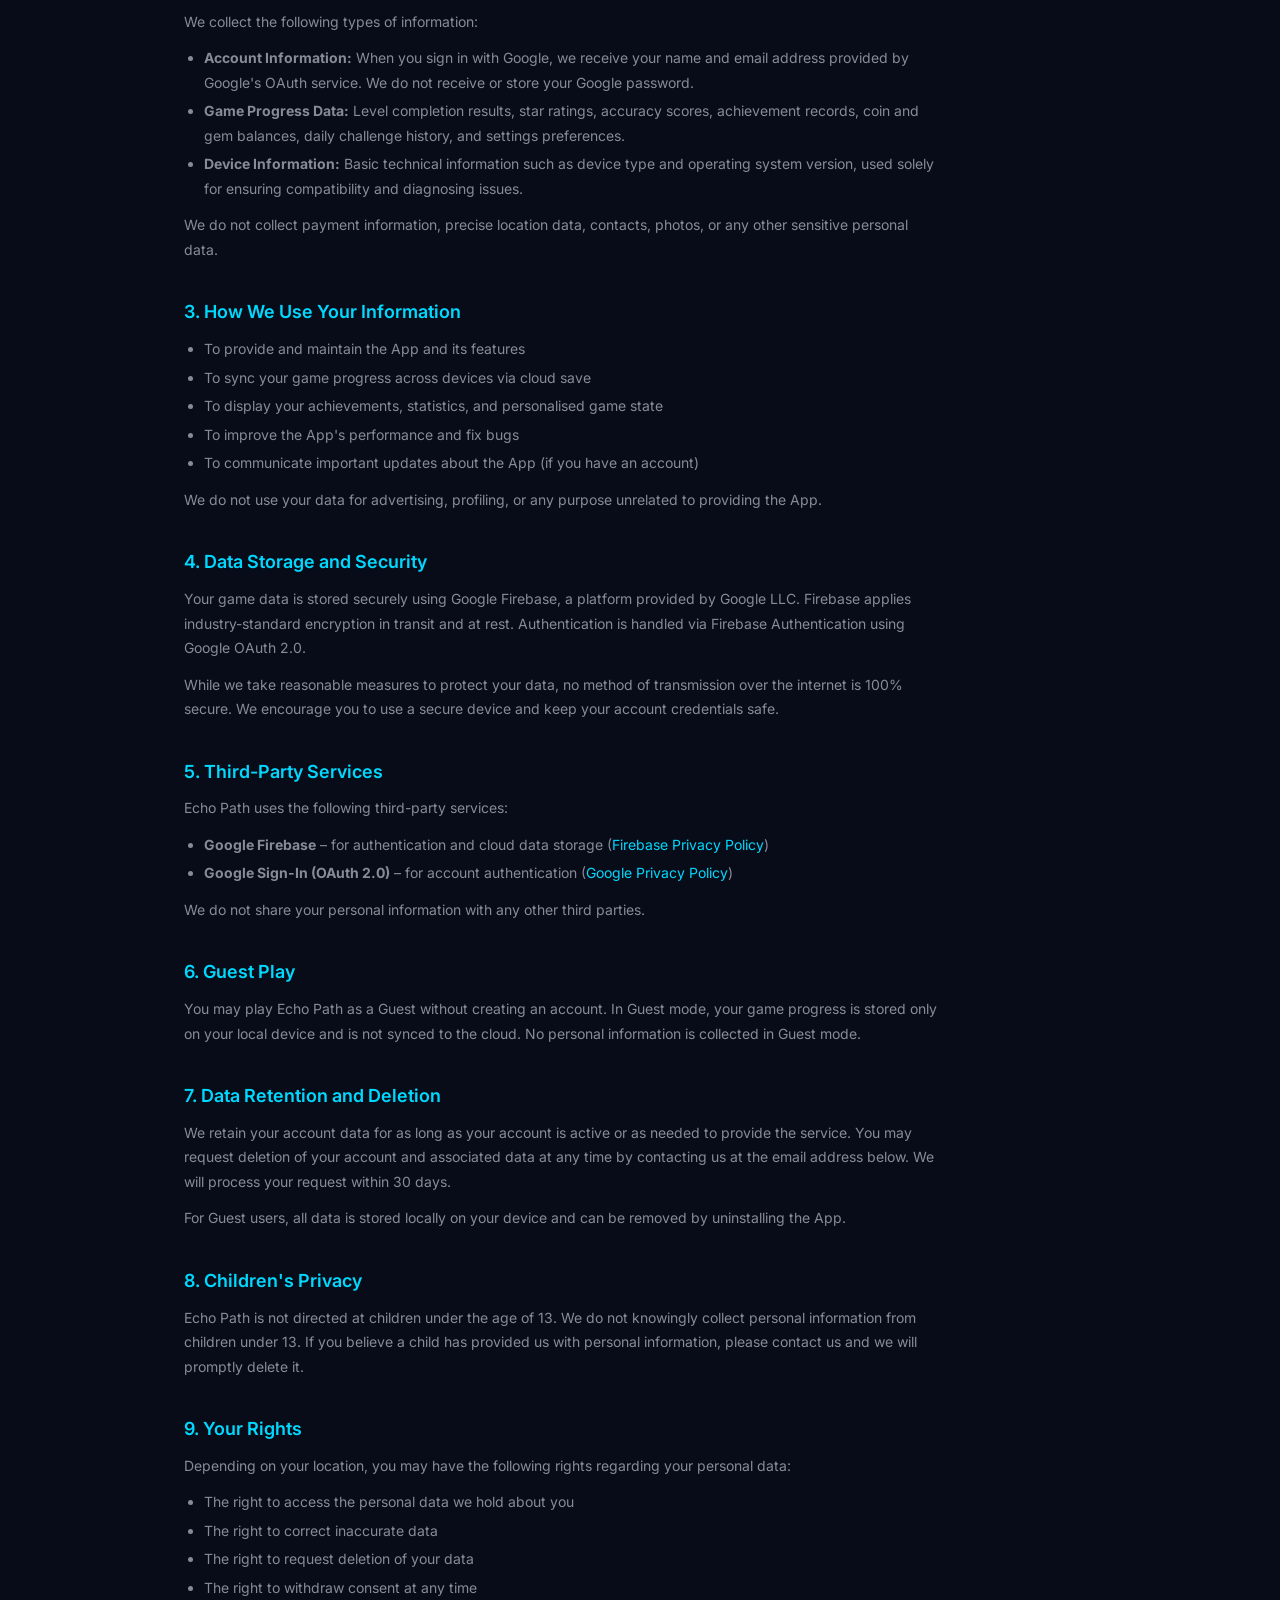
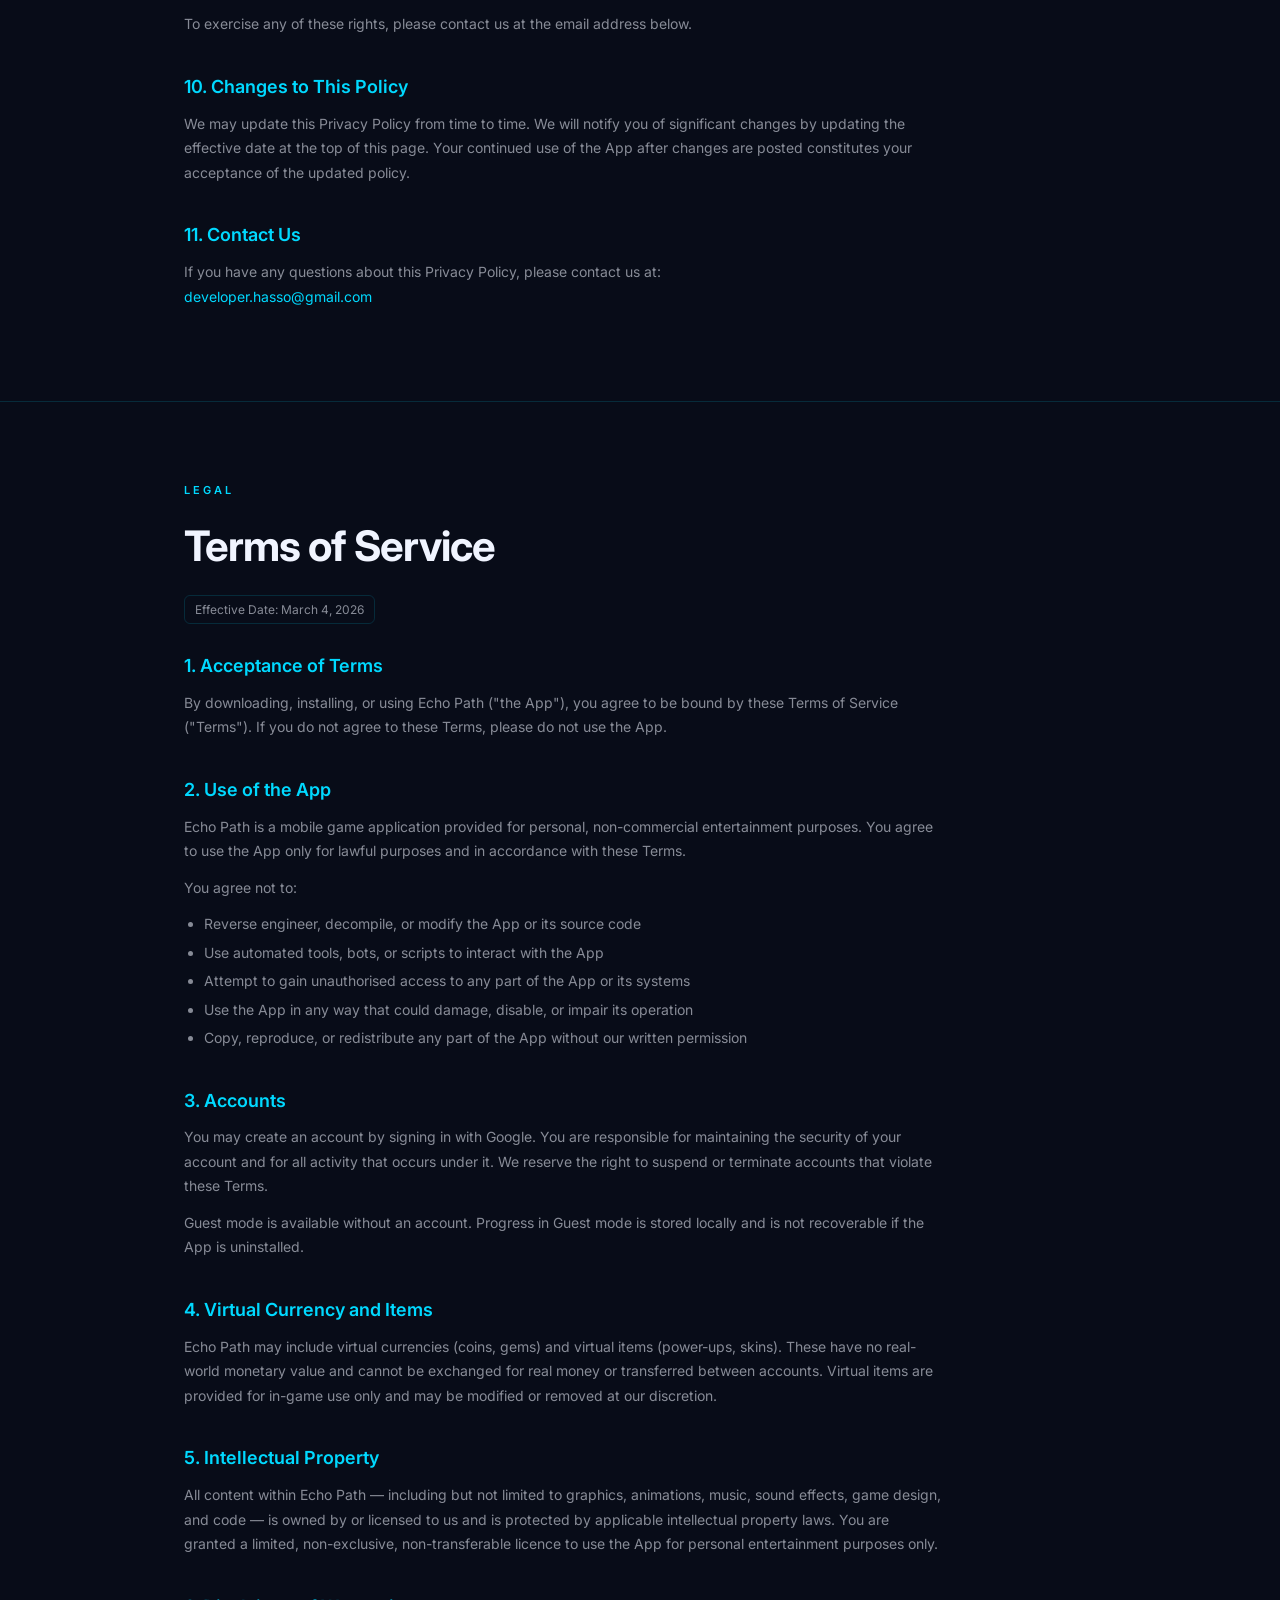
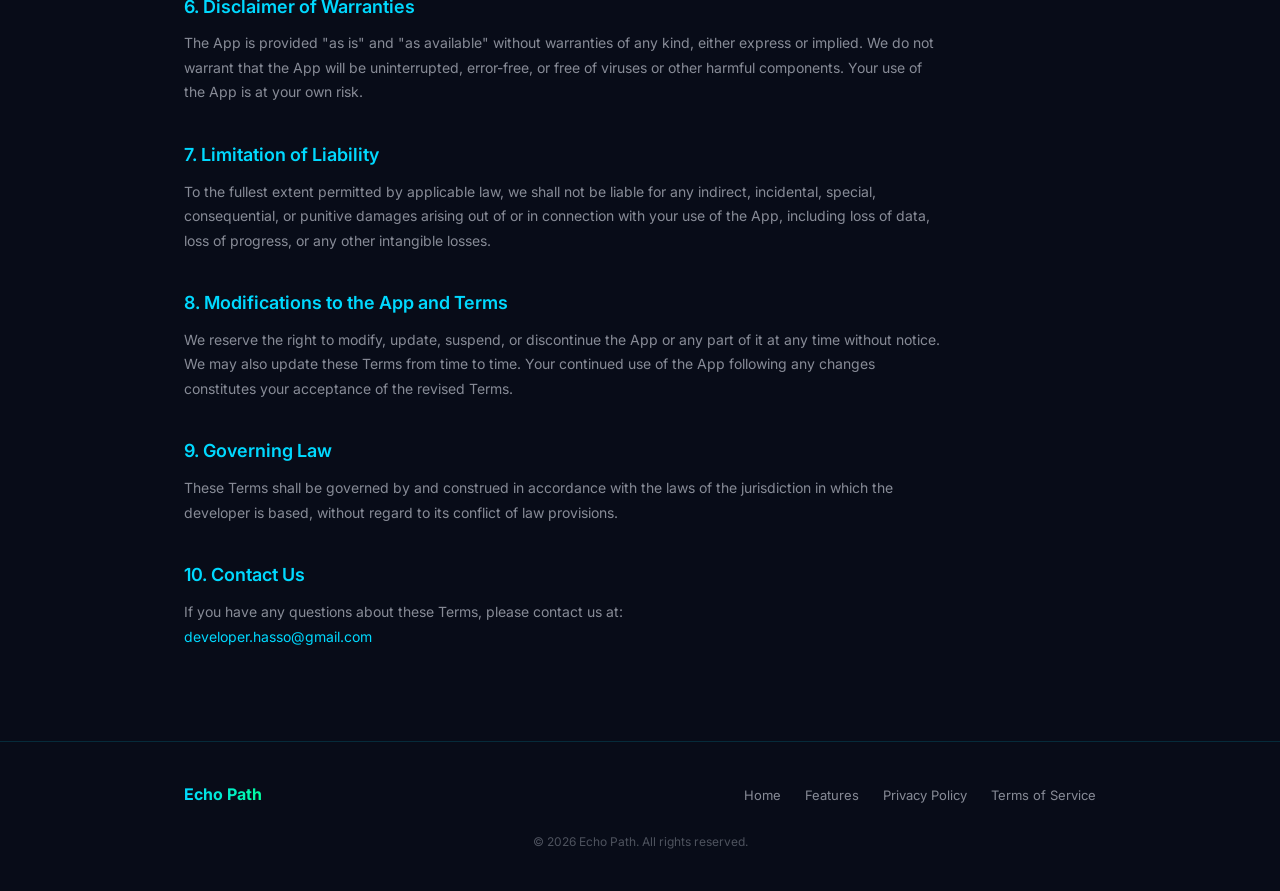
==== commit c026646d: "adding / updating files updated index.html and added separate files for privacy and terms" ====
--- a/index.html
+++ b/index.html
@@ -466,8 +466,8 @@
     <ul class="nav-links">
       <li><a href="#features">Features</a></li>
       <li><a href="#how-to-play">How to Play</a></li>
-      <li><a href="#privacy">Privacy Policy</a></li>
-      <li><a href="#terms">Terms of Service</a></li>
+      <li><a href="privacy.html" target="_blank" rel="noopener">Privacy Policy</a></li>
+      <li><a href="terms.html" target="_blank" rel="noopener">Terms of Service</a></li>
     </ul>
   </div>
 </nav>
@@ -754,8 +754,8 @@
     <ul class="footer-links">
       <li><a href="#home">Home</a></li>
       <li><a href="#features">Features</a></li>
-      <li><a href="#privacy">Privacy Policy</a></li>
-      <li><a href="#terms">Terms of Service</a></li>
+      <li><a href="privacy.html" target="_blank" rel="noopener">Privacy Policy</a></li>
+      <li><a href="terms.html" target="_blank" rel="noopener">Terms of Service</a></li>
     </ul>
     <p class="footer-copy">© 2026 Echo Path. All rights reserved.</p>
   </div>
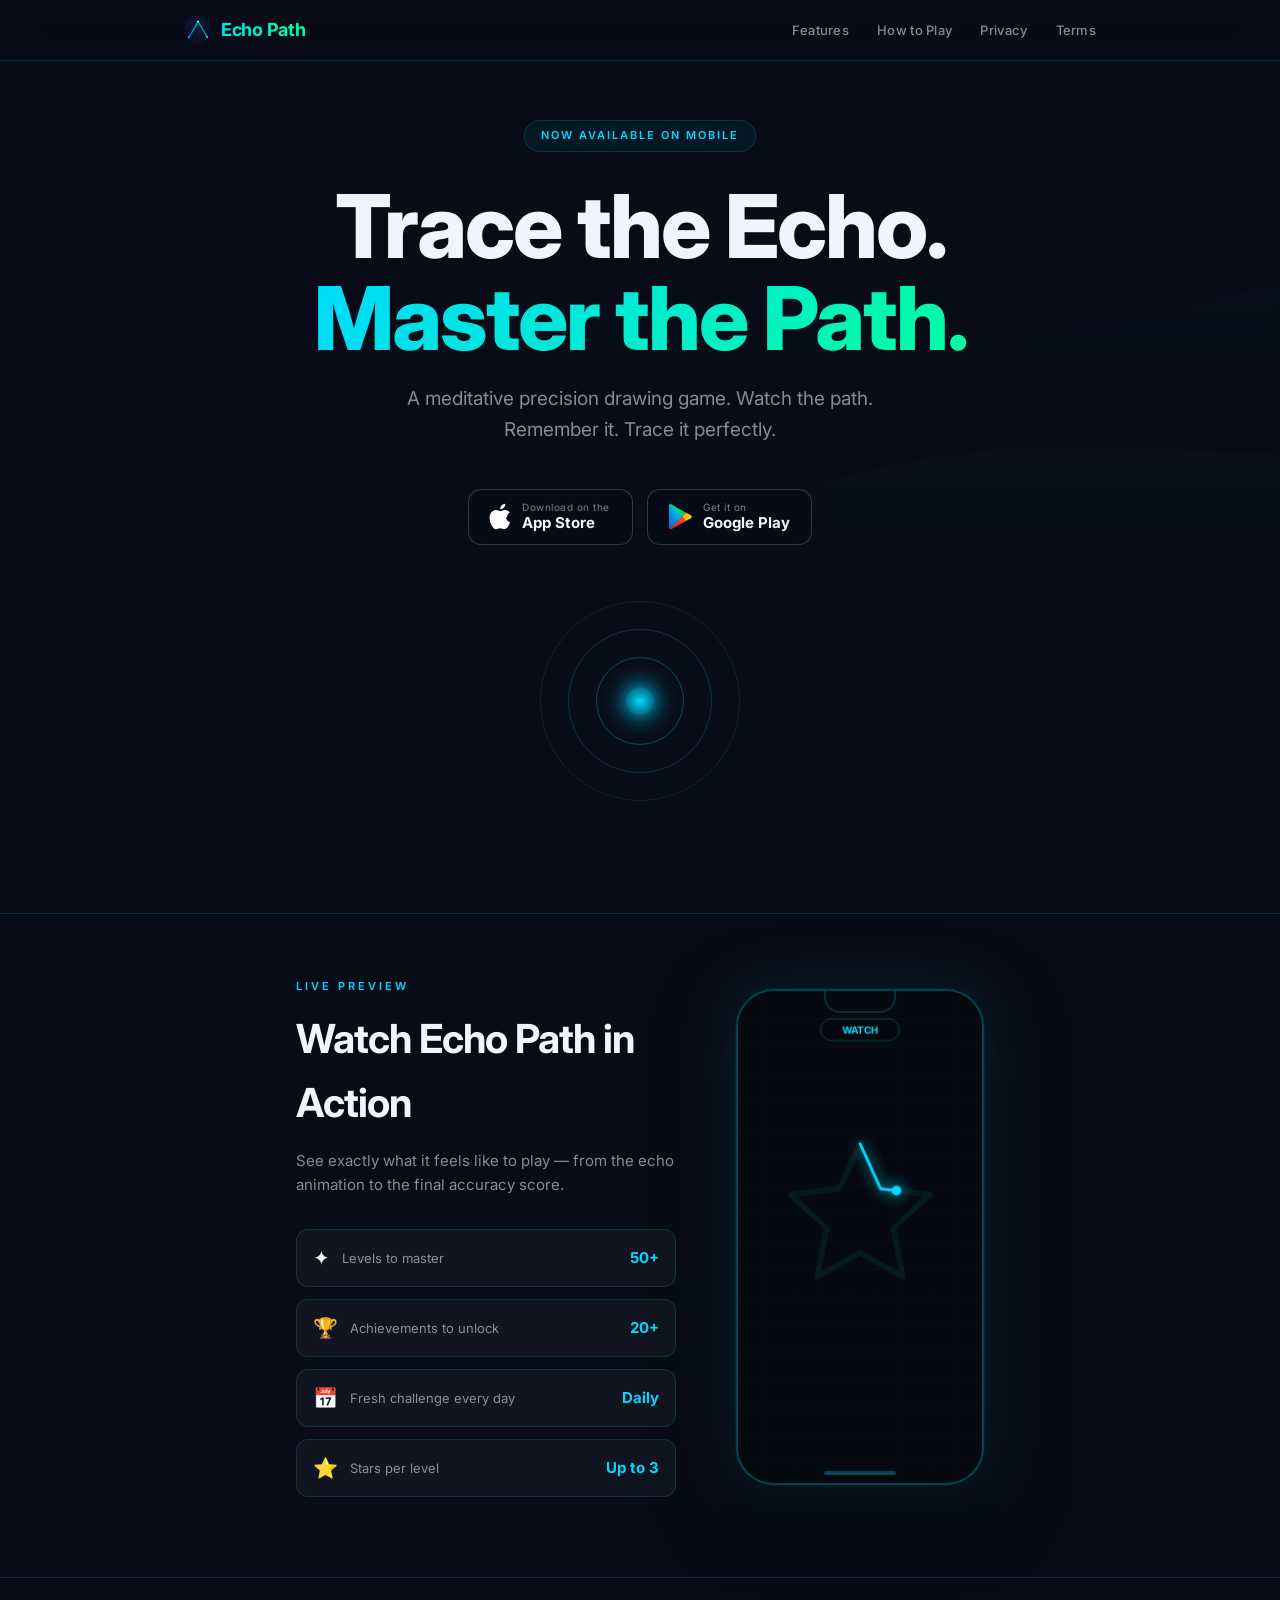
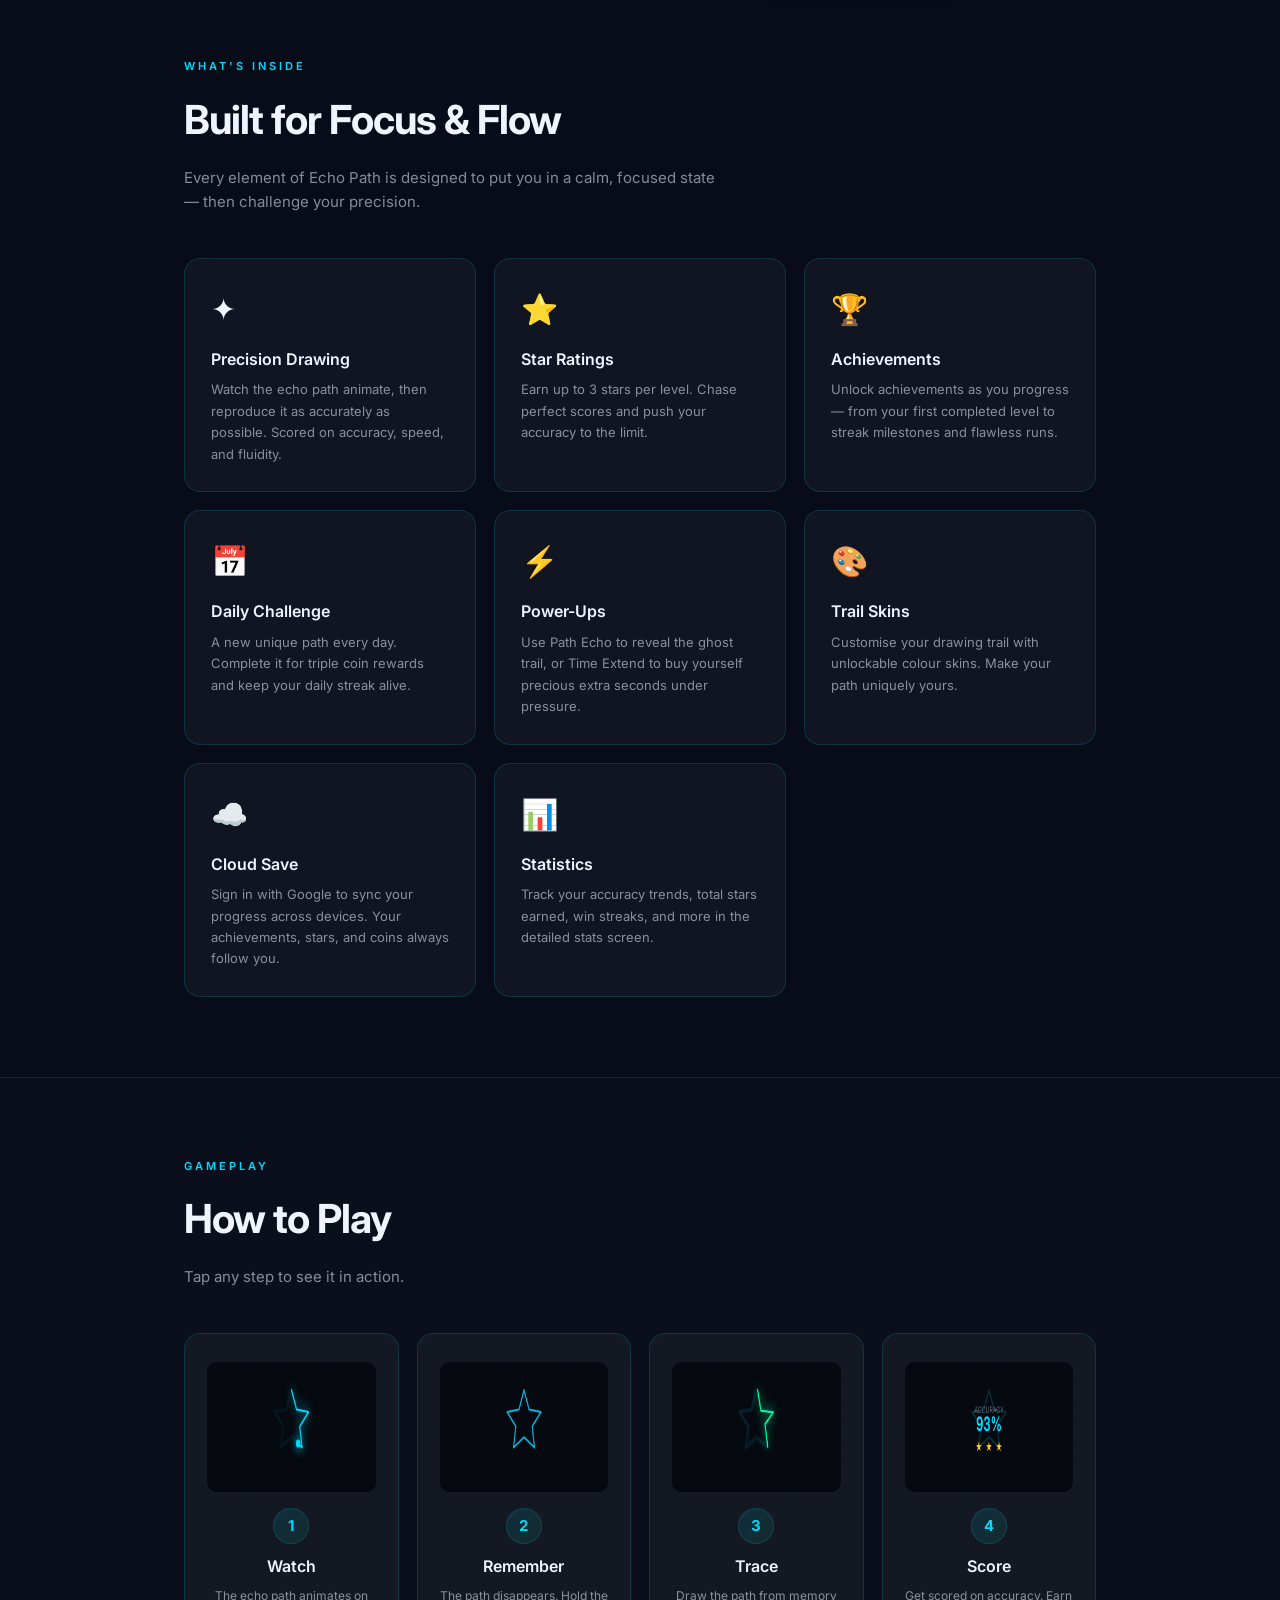
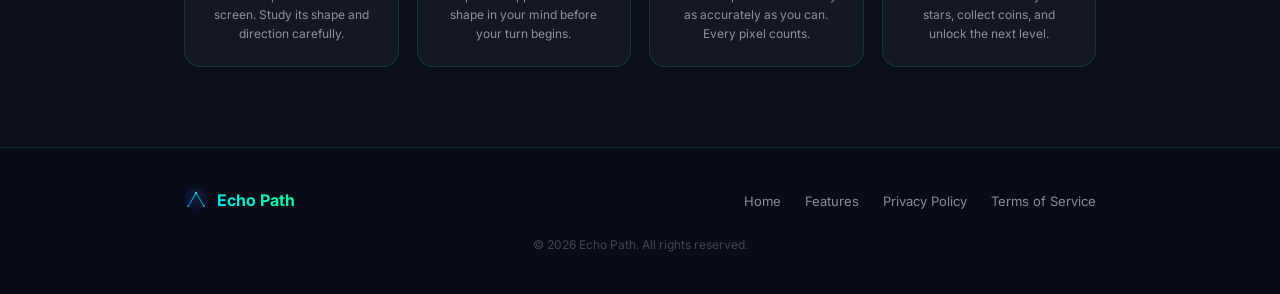
==== commit 1c445b54: "added UI enhancements to all 3 files added UI enhancements to all 3 files" ====
--- a/index.html
+++ b/index.html
@@ -5,450 +5,263 @@
   <meta name="viewport" content="width=device-width, initial-scale=1.0" />
   <title>Echo Path – Trace the Echo. Master the Path.</title>
   <meta name="description" content="Echo Path is a meditative mobile drawing game where you watch, memorise, and trace paths with precision. Available on iOS and Android." />
-  <!-- Favicons -->
   <link rel="icon" type="image/png" sizes="32x32" href="favicon-32.png" />
   <link rel="icon" type="image/png" sizes="16x16" href="favicon-16.png" />
   <link rel="apple-touch-icon" sizes="192x192" href="icon.png" />
-
   <link rel="preconnect" href="https://fonts.googleapis.com" />
   <link rel="preconnect" href="https://fonts.gstatic.com" crossorigin />
   <link href="https://fonts.googleapis.com/css2?family=Inter:wght@300;400;500;600;700;800&display=swap" rel="stylesheet" />
   <style>
-    /* ── Reset & Base ─────────────────────────────────────────────────────── */
     *, *::before, *::after { box-sizing: border-box; margin: 0; padding: 0; }
-
     :root {
       --cyan:    #00D9FF;
       --green:   #00FF9F;
       --bg:      #080c18;
-      --bg2:     #0d1225;
       --card:    rgba(255,255,255,0.04);
       --border:  rgba(0,217,255,0.15);
       --text:    #F0F4FF;
       --muted:   rgba(240,244,255,0.55);
       --radius:  16px;
     }
-
     html { scroll-behavior: smooth; }
-
-    body {
-      font-family: 'Inter', sans-serif;
-      background: var(--bg);
-      color: var(--text);
-      line-height: 1.6;
-      overflow-x: hidden;
-    }
-
-    /* ── Aurora Canvas Background ─────────────────────────────────────────── */
-    #aurora-canvas {
-      position: fixed;
-      inset: 0;
-      width: 100%;
-      height: 100%;
-      pointer-events: none;
-      z-index: 0;
-      opacity: 0.7;
-    }
-
-    /* ── Layout ───────────────────────────────────────────────────────────── */
-    .container {
-      max-width: 960px;
-      margin: 0 auto;
-      padding: 0 24px;
-      position: relative;
-      z-index: 1;
-    }
-
+    body { font-family: 'Inter', sans-serif; background: var(--bg); color: var(--text); line-height: 1.6; overflow-x: hidden; }
+
+    /* ── Aurora ── */
+    #aurora-canvas { position: fixed; inset: 0; width: 100%; height: 100%; pointer-events: none; z-index: 0; opacity: 0.65; }
+
+    /* ── Layout ── */
+    .container { max-width: 960px; margin: 0 auto; padding: 0 24px; position: relative; z-index: 1; }
     section { padding: 80px 0; }
-
-    /* ── Nav ──────────────────────────────────────────────────────────────── */
+    .divider { border: none; border-top: 1px solid var(--border); margin: 0; position: relative; z-index: 1; }
+
+    /* ── Nav ── */
     nav {
-      position: fixed;
-      top: 0; left: 0; right: 0;
-      z-index: 100;
-      background: rgba(8,12,24,0.85);
-      backdrop-filter: blur(16px);
+      position: fixed; top: 0; left: 0; right: 0; z-index: 100;
+      background: rgba(8,12,24,0.88); backdrop-filter: blur(18px);
       border-bottom: 1px solid var(--border);
     }
-
     .nav-inner {
-      max-width: 960px;
-      margin: 0 auto;
-      padding: 0 24px;
-      height: 60px;
-      display: flex;
-      align-items: center;
-      justify-content: space-between;
-    }
-
+      max-width: 960px; margin: 0 auto; padding: 0 24px;
+      height: 60px; display: flex; align-items: center; justify-content: space-between;
+    }
     .nav-logo {
-      font-size: 18px;
-      font-weight: 700;
+      display: flex; align-items: center; gap: 9px;
+      text-decoration: none;
+      font-size: 18px; font-weight: 700; letter-spacing: -0.3px;
       background: linear-gradient(90deg, var(--cyan), var(--green));
-      -webkit-background-clip: text;
-      -webkit-text-fill-color: transparent;
-      text-decoration: none;
-    }
-
-    .nav-links {
-      display: flex;
-      gap: 28px;
-      list-style: none;
-    }
-
-    .nav-links a {
-      color: var(--muted);
-      text-decoration: none;
-      font-size: 13px;
-      font-weight: 500;
-      letter-spacing: 0.3px;
-      transition: color 0.2s;
-    }
-
+      -webkit-background-clip: text; -webkit-text-fill-color: transparent;
+    }
+    .nav-logo-img { width: 28px; height: 28px; border-radius: 7px; flex-shrink: 0; display: block; }
+    .nav-links { display: flex; gap: 28px; list-style: none; }
+    .nav-links a { color: var(--muted); text-decoration: none; font-size: 13px; font-weight: 500; letter-spacing: 0.3px; transition: color 0.2s; }
     .nav-links a:hover { color: var(--cyan); }
 
-    /* ── Hero ─────────────────────────────────────────────────────────────── */
-    #home {
-      min-height: 100vh;
-      display: flex;
-      align-items: center;
-      padding-top: 60px;
-    }
-
-    .hero-content {
-      text-align: center;
-      width: 100%;
-      padding: 60px 0 40px;
-    }
-
+    /* ── Hero ── */
+    #home { min-height: 100vh; display: flex; align-items: center; padding-top: 60px; }
+    .hero-content { text-align: center; width: 100%; padding: 60px 0 32px; }
     .hero-badge {
-      display: inline-block;
-      padding: 6px 16px;
-      border: 1px solid var(--border);
-      border-radius: 100px;
-      font-size: 11px;
-      font-weight: 600;
-      letter-spacing: 2px;
-      text-transform: uppercase;
-      color: var(--cyan);
-      margin-bottom: 28px;
-      background: rgba(0,217,255,0.06);
-    }
-
-    .hero-title {
-      font-size: clamp(48px, 8vw, 88px);
-      font-weight: 800;
-      line-height: 1.05;
-      letter-spacing: -2px;
-      margin-bottom: 20px;
-    }
-
-    .hero-title .gradient {
-      background: linear-gradient(135deg, var(--cyan) 0%, var(--green) 100%);
-      -webkit-background-clip: text;
-      -webkit-text-fill-color: transparent;
-    }
-
-    .hero-tagline {
-      font-size: clamp(16px, 2.5vw, 20px);
-      color: var(--muted);
-      max-width: 500px;
-      margin: 0 auto 48px;
-      font-weight: 400;
-    }
-
-    /* Store Buttons */
-    .store-buttons {
-      display: flex;
-      gap: 16px;
-      justify-content: center;
-      flex-wrap: wrap;
-      margin-bottom: 64px;
-    }
-
+      display: inline-block; padding: 6px 16px;
+      border: 1px solid var(--border); border-radius: 100px;
+      font-size: 11px; font-weight: 600; letter-spacing: 2px; text-transform: uppercase;
+      color: var(--cyan); margin-bottom: 28px; background: rgba(0,217,255,0.06);
+    }
+    .hero-title { font-size: clamp(46px, 8vw, 88px); font-weight: 800; line-height: 1.05; letter-spacing: -2px; margin-bottom: 20px; }
+    .hero-title .gradient { background: linear-gradient(135deg, var(--cyan), var(--green)); -webkit-background-clip: text; -webkit-text-fill-color: transparent; }
+    .hero-tagline { font-size: clamp(15px, 2.2vw, 19px); color: var(--muted); max-width: 480px; margin: 0 auto 44px; }
+
+    /* Store Badges */
+    .store-buttons { display: flex; gap: 14px; justify-content: center; flex-wrap: wrap; margin-bottom: 56px; }
     .store-btn {
-      display: flex;
-      align-items: center;
-      gap: 12px;
-      padding: 14px 24px;
-      border-radius: 14px;
-      text-decoration: none;
+      display: flex; align-items: center; gap: 11px;
+      padding: 11px 20px; border-radius: 13px; text-decoration: none;
+      background: rgba(8,12,24,0.9); border: 1.5px solid rgba(255,255,255,0.18);
+      transition: all 0.25s; min-width: 165px;
+    }
+    .store-btn:hover { border-color: var(--cyan); background: rgba(0,217,255,0.07); transform: translateY(-2px); box-shadow: 0 8px 28px rgba(0,217,255,0.12); }
+    .store-btn-icon { flex-shrink: 0; display: flex; align-items: center; justify-content: center; }
+    .store-btn-text { text-align: left; }
+    .store-btn-sub { display: block; font-size: 10px; color: rgba(240,244,255,0.5); font-weight: 400; letter-spacing: 0.5px; line-height: 1.2; }
+    .store-btn-name { display: block; font-size: 15px; font-weight: 700; color: var(--text); line-height: 1.3; }
+
+    /* Hero rings */
+    .hero-visual { width: 200px; height: 200px; margin: 0 auto; position: relative; }
+    .hero-ring { position: absolute; border-radius: 50%; border: 1px solid; top: 50%; left: 50%; transform: translate(-50%,-50%); animation: ringPulse 3s ease-in-out infinite; }
+    .hero-ring:nth-child(1) { width: 200px; height: 200px; border-color: rgba(0,217,255,0.12); animation-delay: 0s; }
+    .hero-ring:nth-child(2) { width: 144px; height: 144px; border-color: rgba(0,217,255,0.20); animation-delay: 0.6s; }
+    .hero-ring:nth-child(3) { width:  88px; height:  88px; border-color: rgba(0,217,255,0.30); animation-delay: 1.2s; }
+    .hero-dot {
+      position: absolute; top: 50%; left: 50%; transform: translate(-50%,-50%);
+      width: 28px; height: 28px; border-radius: 50%;
+      background: radial-gradient(circle, var(--cyan), rgba(0,217,255,0.25));
+      box-shadow: 0 0 20px var(--cyan), 0 0 44px rgba(0,217,255,0.35);
+      animation: dotGlow 2s ease-in-out infinite;
+    }
+    @keyframes ringPulse { 0%,100%{opacity:.35;transform:translate(-50%,-50%) scale(1)} 50%{opacity:.85;transform:translate(-50%,-50%) scale(1.05)} }
+    @keyframes dotGlow { 0%,100%{box-shadow:0 0 18px var(--cyan),0 0 36px rgba(0,217,255,.3)} 50%{box-shadow:0 0 32px var(--cyan),0 0 64px rgba(0,217,255,.5)} }
+
+    /* ── Section Headers ── */
+    .section-label { display: block; font-size: 11px; font-weight: 600; letter-spacing: 3px; text-transform: uppercase; color: var(--cyan); margin-bottom: 12px; }
+    .section-title { font-size: clamp(26px, 3.8vw, 40px); font-weight: 700; letter-spacing: -1px; margin-bottom: 14px; }
+    .section-sub { color: var(--muted); font-size: 15px; max-width: 540px; margin-bottom: 44px; }
+
+    /* ── Gameplay Showcase ── */
+    #preview { padding: 64px 0 80px; }
+    .preview-layout {
+      display: flex; align-items: center; gap: 60px;
+      flex-wrap: wrap; justify-content: center;
+    }
+    .preview-text { flex: 1; min-width: 260px; max-width: 380px; }
+    .preview-stats { display: flex; flex-direction: column; gap: 12px; margin-top: 32px; }
+    .preview-stat {
+      display: flex; align-items: center; gap: 12px;
+      padding: 12px 16px;
+      background: var(--card); border: 1px solid var(--border);
+      border-radius: 12px;
+    }
+    .preview-stat-icon { font-size: 20px; flex-shrink: 0; }
+    .preview-stat-label { font-size: 13px; color: var(--muted); }
+    .preview-stat-value { font-size: 15px; font-weight: 700; color: var(--cyan); margin-left: auto; }
+
+    /* Phone Mockup */
+    .phone-wrap { flex-shrink: 0; display: flex; align-items: center; justify-content: center; }
+    .phone-frame {
+      width: 248px; height: 496px;
+      border: 2.5px solid rgba(0,217,255,0.28);
+      border-radius: 38px;
+      background: #06090f;
+      position: relative; overflow: hidden;
+      box-shadow: 0 0 0 1px rgba(0,217,255,0.06), 0 0 60px rgba(0,217,255,0.12), 0 24px 80px rgba(0,0,0,0.6);
+    }
+    .phone-notch {
+      position: absolute; top: 0; left: 50%; transform: translateX(-50%);
+      width: 72px; height: 22px;
+      background: #06090f;
+      border-radius: 0 0 16px 16px;
+      z-index: 10;
+      border: 2px solid rgba(0,217,255,0.18); border-top: none;
+    }
+    .phone-home {
+      position: absolute; bottom: 8px; left: 50%; transform: translateX(-50%);
+      width: 72px; height: 4px;
+      background: rgba(0,217,255,0.3); border-radius: 2px; z-index: 10;
+    }
+    #gameplay-canvas { position: absolute; inset: 0; width: 100%; height: 100%; display: block; }
+
+    /* ── Features ── */
+    .features-grid { display: grid; grid-template-columns: repeat(auto-fit,minmax(250px,1fr)); gap: 18px; }
+    .feature-card {
+      background: var(--card); border: 1px solid var(--border); border-radius: var(--radius); padding: 26px;
+      transition: all 0.25s; cursor: default;
+    }
+    .feature-card:hover { border-color: rgba(0,217,255,0.32); background: rgba(0,217,255,0.04); transform: translateY(-3px); }
+    .feature-icon { font-size: 30px; margin-bottom: 14px; display: block; }
+    .feature-title { font-size: 16px; font-weight: 600; margin-bottom: 7px; }
+    .feature-desc { font-size: 13px; color: var(--muted); line-height: 1.65; }
+
+    /* ── How To Play ── */
+    #how-to-play { background: rgba(255,255,255,0.012); }
+    .steps-grid { display: grid; grid-template-columns: repeat(auto-fit,minmax(200px,1fr)); gap: 18px; }
+    .step-card {
+      background: var(--card); border: 1px solid var(--border); border-radius: var(--radius);
+      padding: 28px 22px 22px; text-align: center;
+      cursor: pointer; transition: all 0.25s; position: relative; overflow: hidden;
+    }
+    .step-card::before {
+      content: ''; position: absolute; inset: 0;
+      background: linear-gradient(135deg, rgba(0,217,255,0.05), transparent);
+      opacity: 0; transition: opacity 0.25s;
+    }
+    .step-card:hover { border-color: var(--cyan); transform: translateY(-4px); box-shadow: 0 12px 40px rgba(0,217,255,0.12); }
+    .step-card:hover::before { opacity: 1; }
+    .step-canvas-wrap {
+      width: 100%; height: 130px; border-radius: 10px; overflow: hidden;
+      background: rgba(0,0,0,0.4); margin-bottom: 16px; position: relative;
+    }
+    .step-canvas-wrap canvas { width: 100%; height: 100%; display: block; }
+    .step-play-hint {
+      position: absolute; inset: 0; display: flex; align-items: center; justify-content: center;
+      background: rgba(0,0,0,0.3); border-radius: 10px;
+      opacity: 0; transition: opacity 0.2s;
+    }
+    .step-card:hover .step-play-hint { opacity: 1; }
+    .step-play-hint span {
+      background: rgba(0,217,255,0.15); border: 1px solid var(--cyan);
+      border-radius: 20px; padding: 5px 14px;
+      font-size: 11px; font-weight: 600; color: var(--cyan); letter-spacing: 1px;
+    }
+    .step-number {
+      width: 36px; height: 36px; border-radius: 50%;
+      background: linear-gradient(135deg, rgba(0,217,255,0.12), rgba(0,255,159,0.08));
       border: 1.5px solid var(--border);
-      background: rgba(255,255,255,0.04);
-      transition: all 0.25s;
-      min-width: 180px;
-    }
-
-    .store-btn:hover {
-      border-color: var(--cyan);
-      background: rgba(0,217,255,0.08);
-      transform: translateY(-2px);
-      box-shadow: 0 8px 32px rgba(0,217,255,0.15);
-    }
-
-    .store-btn svg { flex-shrink: 0; }
-
-    .store-btn-text { text-align: left; }
-    .store-btn-sub  { display: block; font-size: 10px; color: var(--muted); font-weight: 400; text-transform: uppercase; letter-spacing: 0.8px; }
-    .store-btn-name { display: block; font-size: 16px; font-weight: 700; color: var(--text); }
-
-    /* Hero visual — path trace animation */
-    .hero-visual {
-      width: 220px;
-      height: 220px;
-      margin: 0 auto;
-      position: relative;
-    }
-
-    .hero-ring {
-      position: absolute;
-      border-radius: 50%;
-      border: 1px solid;
-      top: 50%; left: 50%;
-      transform: translate(-50%, -50%);
-      animation: ringPulse 3s ease-in-out infinite;
-    }
-
-    .hero-ring:nth-child(1) { width: 220px; height: 220px; border-color: rgba(0,217,255,0.15); animation-delay: 0s; }
-    .hero-ring:nth-child(2) { width: 160px; height: 160px; border-color: rgba(0,217,255,0.22); animation-delay: 0.6s; }
-    .hero-ring:nth-child(3) { width:  96px; height:  96px; border-color: rgba(0,217,255,0.32); animation-delay: 1.2s; }
-
-    .hero-dot {
-      position: absolute;
-      top: 50%; left: 50%;
-      transform: translate(-50%, -50%);
-      width: 32px; height: 32px;
-      border-radius: 50%;
-      background: radial-gradient(circle, var(--cyan), rgba(0,217,255,0.3));
-      box-shadow: 0 0 24px var(--cyan), 0 0 48px rgba(0,217,255,0.4);
-      animation: dotGlow 2s ease-in-out infinite;
-    }
-
-    @keyframes ringPulse {
-      0%, 100% { opacity: 0.4; transform: translate(-50%, -50%) scale(1); }
-      50%       { opacity: 0.9; transform: translate(-50%, -50%) scale(1.04); }
-    }
-
-    @keyframes dotGlow {
-      0%, 100% { box-shadow: 0 0 20px var(--cyan), 0 0 40px rgba(0,217,255,0.3); }
-      50%       { box-shadow: 0 0 36px var(--cyan), 0 0 72px rgba(0,217,255,0.5); }
-    }
-
-    /* ── Section Headers ──────────────────────────────────────────────────── */
-    .section-label {
-      display: block;
-      font-size: 11px;
-      font-weight: 600;
-      letter-spacing: 3px;
-      text-transform: uppercase;
-      color: var(--cyan);
-      margin-bottom: 12px;
-    }
-
-    .section-title {
-      font-size: clamp(28px, 4vw, 42px);
-      font-weight: 700;
-      letter-spacing: -1px;
-      margin-bottom: 16px;
-    }
-
-    .section-sub {
-      color: var(--muted);
-      font-size: 16px;
-      max-width: 560px;
-      margin-bottom: 48px;
-    }
-
-    /* ── Feature Cards ────────────────────────────────────────────────────── */
-    .features-grid {
-      display: grid;
-      grid-template-columns: repeat(auto-fit, minmax(260px, 1fr));
-      gap: 20px;
-    }
-
-    .feature-card {
-      background: var(--card);
-      border: 1px solid var(--border);
-      border-radius: var(--radius);
-      padding: 28px;
-      transition: all 0.25s;
-    }
-
-    .feature-card:hover {
-      border-color: rgba(0,217,255,0.35);
-      background: rgba(0,217,255,0.05);
-      transform: translateY(-3px);
-    }
-
-    .feature-icon {
-      font-size: 32px;
-      margin-bottom: 16px;
-      display: block;
-    }
-
-    .feature-title {
-      font-size: 17px;
-      font-weight: 600;
-      margin-bottom: 8px;
-    }
-
-    .feature-desc {
-      font-size: 14px;
-      color: var(--muted);
-      line-height: 1.65;
-    }
-
-    /* ── How to Play ──────────────────────────────────────────────────────── */
-    #how-to-play { background: rgba(255,255,255,0.015); }
-
-    .steps {
-      display: grid;
-      grid-template-columns: repeat(auto-fit, minmax(200px, 1fr));
-      gap: 24px;
-    }
-
-    .step {
-      text-align: center;
-      padding: 32px 20px;
-    }
-
-    .step-number {
-      width: 48px; height: 48px;
-      border-radius: 50%;
-      background: linear-gradient(135deg, rgba(0,217,255,0.15), rgba(0,255,159,0.10));
-      border: 1.5px solid var(--border);
-      display: flex;
-      align-items: center;
-      justify-content: center;
-      font-size: 18px;
-      font-weight: 700;
-      color: var(--cyan);
-      margin: 0 auto 16px;
-    }
-
-    .step-title {
-      font-size: 16px;
-      font-weight: 600;
-      margin-bottom: 8px;
-    }
-
-    .step-desc {
-      font-size: 13px;
-      color: var(--muted);
-    }
-
-    /* ── Divider ──────────────────────────────────────────────────────────── */
-    .divider {
-      border: none;
-      border-top: 1px solid var(--border);
-      margin: 0;
-    }
-
-    /* ── Legal Sections (Privacy + ToS) ──────────────────────────────────── */
-    .legal-content {
-      max-width: 760px;
-    }
-
-    .legal-content h3 {
-      font-size: 18px;
-      font-weight: 600;
-      color: var(--cyan);
-      margin: 36px 0 10px;
-    }
-
-    .legal-content h3:first-child { margin-top: 0; }
-
-    .legal-content p {
-      font-size: 14px;
-      color: var(--muted);
-      margin-bottom: 12px;
-      line-height: 1.75;
-    }
-
-    .legal-content ul {
-      padding-left: 20px;
-      margin-bottom: 12px;
-    }
-
-    .legal-content ul li {
-      font-size: 14px;
-      color: var(--muted);
-      line-height: 1.75;
-      margin-bottom: 4px;
-    }
-
-    .legal-content a {
-      color: var(--cyan);
-      text-decoration: none;
-    }
-
-    .legal-content a:hover { text-decoration: underline; }
-
-    .legal-date {
-      display: inline-block;
-      font-size: 12px;
-      color: var(--muted);
-      border: 1px solid var(--border);
-      border-radius: 6px;
-      padding: 4px 10px;
-      margin-bottom: 28px;
-    }
-
-    /* ── Footer ───────────────────────────────────────────────────────────── */
-    footer {
-      border-top: 1px solid var(--border);
-      padding: 40px 0;
-      position: relative;
-      z-index: 1;
-    }
-
+      display: flex; align-items: center; justify-content: center;
+      font-size: 15px; font-weight: 700; color: var(--cyan);
+      margin: 0 auto 10px;
+    }
+    .step-title { font-size: 16px; font-weight: 600; margin-bottom: 6px; }
+    .step-desc { font-size: 12px; color: var(--muted); line-height: 1.6; }
+
+    /* ── Modal ── */
+    .modal-overlay {
+      position: fixed; inset: 0; z-index: 1000;
+      background: rgba(4,7,16,0.92); backdrop-filter: blur(12px);
+      display: flex; align-items: center; justify-content: center;
+      opacity: 0; pointer-events: none; transition: opacity 0.25s;
+    }
+    .modal-overlay.open { opacity: 1; pointer-events: all; }
+    .modal-box {
+      width: 90%; max-width: 520px;
+      background: linear-gradient(145deg, rgba(13,18,37,0.98), rgba(8,12,24,0.98));
+      border: 1.5px solid var(--border); border-radius: 24px;
+      padding: 32px; position: relative;
+      transform: translateY(20px); transition: transform 0.3s;
+      box-shadow: 0 32px 96px rgba(0,0,0,0.7), 0 0 0 1px rgba(0,217,255,0.05);
+    }
+    .modal-overlay.open .modal-box { transform: translateY(0); }
+    .modal-close {
+      position: absolute; top: 16px; right: 16px;
+      width: 32px; height: 32px; border-radius: 50%;
+      background: rgba(255,255,255,0.06); border: 1px solid var(--border);
+      color: var(--muted); cursor: pointer; display: flex; align-items: center; justify-content: center;
+      transition: all 0.2s; font-size: 14px;
+    }
+    .modal-close:hover { background: rgba(0,217,255,0.1); border-color: var(--cyan); color: var(--text); }
+    .modal-step-label {
+      font-size: 10px; font-weight: 600; letter-spacing: 3px; text-transform: uppercase;
+      color: var(--cyan); margin-bottom: 8px; display: block;
+    }
+    .modal-title { font-size: 22px; font-weight: 700; letter-spacing: -0.5px; margin-bottom: 20px; }
+    .modal-canvas-wrap {
+      width: 100%; height: 260px; border-radius: 14px; overflow: hidden;
+      background: #06090f; margin-bottom: 20px;
+      border: 1px solid rgba(0,217,255,0.1);
+    }
+    #modal-canvas { width: 100%; height: 100%; display: block; }
+    .modal-desc { font-size: 14px; color: var(--muted); line-height: 1.75; }
+
+    /* ── Footer ── */
+    footer { border-top: 1px solid var(--border); padding: 40px 0; position: relative; z-index: 1; }
     .footer-inner {
-      max-width: 960px;
-      margin: 0 auto;
-      padding: 0 24px;
-      display: flex;
-      align-items: center;
-      justify-content: space-between;
-      flex-wrap: wrap;
-      gap: 16px;
-    }
-
+      max-width: 960px; margin: 0 auto; padding: 0 24px;
+      display: flex; align-items: center; justify-content: space-between; flex-wrap: wrap; gap: 16px;
+    }
     .footer-logo {
-      font-size: 16px;
-      font-weight: 700;
+      display: flex; align-items: center; gap: 9px;
+      font-size: 16px; font-weight: 700;
       background: linear-gradient(90deg, var(--cyan), var(--green));
-      -webkit-background-clip: text;
-      -webkit-text-fill-color: transparent;
-    }
-
-    .footer-links {
-      display: flex;
-      gap: 24px;
-      list-style: none;
-    }
-
-    .footer-links a {
-      font-size: 13px;
-      color: var(--muted);
-      text-decoration: none;
-      transition: color 0.2s;
-    }
-
+      -webkit-background-clip: text; -webkit-text-fill-color: transparent;
+    }
+    .footer-logo-img { width: 24px; height: 24px; border-radius: 6px; flex-shrink: 0; display: block; }
+    .footer-links { display: flex; gap: 24px; list-style: none; }
+    .footer-links a { font-size: 13px; color: var(--muted); text-decoration: none; transition: color 0.2s; }
     .footer-links a:hover { color: var(--cyan); }
-
-    .footer-copy {
-      font-size: 12px;
-      color: rgba(240,244,255,0.3);
-      width: 100%;
-      text-align: center;
-      margin-top: 8px;
-    }
-
-    /* ── Responsive ───────────────────────────────────────────────────────── */
-    @media (max-width: 600px) {
-      section { padding: 60px 0; }
+    .footer-copy { font-size: 12px; color: rgba(240,244,255,0.25); width: 100%; text-align: center; margin-top: 6px; }
+
+    /* ── Responsive ── */
+    @media (max-width: 640px) {
+      section { padding: 56px 0; }
       .nav-links { display: none; }
       .store-buttons { flex-direction: column; align-items: center; }
+      .preview-layout { gap: 40px; }
       .footer-inner { justify-content: center; text-align: center; }
       .footer-links { justify-content: center; }
     }
@@ -456,44 +269,45 @@
 </head>
 <body>
 
-<!-- Aurora background canvas -->
 <canvas id="aurora-canvas"></canvas>
 
-<!-- ── Navigation ────────────────────────────────────────────────────────── -->
+<!-- ── Nav ── -->
 <nav>
   <div class="nav-inner">
-    <a href="#home" class="nav-logo">Echo Path</a>
+    <a href="#home" class="nav-logo">
+      <img src="icon.png" alt="Echo Path" class="nav-logo-img" />
+      Echo Path
+    </a>
     <ul class="nav-links">
       <li><a href="#features">Features</a></li>
       <li><a href="#how-to-play">How to Play</a></li>
-      <li><a href="privacy.html" target="_blank" rel="noopener">Privacy Policy</a></li>
-      <li><a href="terms.html" target="_blank" rel="noopener">Terms of Service</a></li>
+      <li><a href="privacy.html" target="_blank" rel="noopener">Privacy</a></li>
+      <li><a href="terms.html" target="_blank" rel="noopener">Terms</a></li>
     </ul>
   </div>
 </nav>
 
-<!-- ── Hero ──────────────────────────────────────────────────────────────── -->
+<!-- ── Hero ── -->
 <section id="home">
   <div class="container">
     <div class="hero-content">
       <span class="hero-badge">Now Available on Mobile</span>
-
       <h1 class="hero-title">
         Trace the Echo.<br/>
         <span class="gradient">Master the Path.</span>
       </h1>
-
       <p class="hero-tagline">
         A meditative precision drawing game. Watch the path. Remember it. Trace it perfectly.
       </p>
 
       <div class="store-buttons">
-        <!-- Replace href="#" with your actual store URLs when ready -->
+        <!-- Replace href="#" with actual store URLs -->
         <a href="#" class="store-btn" id="appstore-btn">
-          <svg width="28" height="28" viewBox="0 0 28 28" fill="none">
-            <path d="M20.5 14.8c0-3.3 2.7-4.9 2.8-5-.1-.2-1.1-1.5-2.2-2-.9-.5-1.8-.5-2.6-.5-.7 0-1.4.1-2 .4-.5.2-.9.4-1.3.4-.4 0-.9-.2-1.4-.4-.6-.2-1.2-.4-1.9-.4-1.4 0-2.7.8-3.5 2.1-1.5 2.6-.4 6.4 1 8.5.7 1 1.5 2.1 2.6 2.1 1 0 1.4-.7 2.6-.7 1.2 0 1.5.7 2.6.7 1.1 0 1.8-1 2.5-2 .5-.7.9-1.5 1.2-2.3-.1-.1-2.4-1-2.4-3.9z" fill="white"/>
-            <path d="M18.1 7.5c.6-.7 1-1.7.9-2.7-.9 0-2 .6-2.6 1.3-.6.7-.9 1.6-.9 2.5.9.1 1.9-.4 2.6-1.1z" fill="white"/>
-          </svg>
+          <div class="store-btn-icon">
+            <svg width="22" height="27" viewBox="0 0 22 27" fill="none">
+              <path fill="white" d="M18.04 14.3c-.03-3.22 2.63-4.77 2.75-4.84-1.5-2.19-3.83-2.49-4.66-2.52-1.99-.2-3.87 1.17-4.88 1.17-1 0-2.57-1.14-4.22-1.11-2.17.03-4.17 1.26-5.28 3.19C-.51 13.89.88 19.8 3.02 23.03c1.07 1.55 2.34 3.29 4.01 3.23 1.61-.07 2.22-1.04 4.17-1.04 1.94 0 2.49 1.04 4.19 1.01 1.73-.03 2.82-1.57 3.88-3.13a14 14 0 001.76-3.62 6.42 6.42 0 01-3.99-5.18zM14.93 4.56C15.77 3.55 16.33 2.16 16.17.7c-1.25.05-2.76.83-3.65 1.83-.8.9-1.5 2.34-1.31 3.72 1.38.1 2.8-.7 3.72-1.69z"/>
+            </svg>
+          </div>
           <div class="store-btn-text">
             <span class="store-btn-sub">Download on the</span>
             <span class="store-btn-name">App Store</span>
@@ -501,12 +315,32 @@
         </a>
 
         <a href="#" class="store-btn" id="playstore-btn">
-          <svg width="28" height="28" viewBox="0 0 28 28" fill="none">
-            <path d="M5.5 4.5L16.8 14 5.5 23.5V4.5z" fill="#00D9FF"/>
-            <path d="M5.5 4.5l11.3 9.5 3.5-3.5L8.1 3.2C7 2.6 5.9 3 5.5 4.5z" fill="#00FF9F"/>
-            <path d="M5.5 23.5l11.3-9.5 3.5 3.5-12.2 7.3c-1.1.6-2.2.2-2.6-1.3z" fill="#00BFFF"/>
-            <path d="M20.3 10.5L16.8 14l3.5 3.5 2.4-1.4c1.1-.6 1.1-1.6 0-2.2l-2.4-3.4z" fill="white"/>
-          </svg>
+          <div class="store-btn-icon">
+            <svg width="24" height="27" viewBox="0 0 24 27" fill="none">
+              <path d="M1.5 1.07C1.18 1.42 1 1.96 1 2.67v21.66c0 .71.18 1.25.5 1.6l.08.08 12.13-12.13v-.28L1.58.99l-.08.08z" fill="url(#gp1)"/>
+              <path d="M17.8 18.02l-4.09-4.09v-.28l4.09-4.09.09.05 4.85 2.75c1.38.79 1.38 2.07 0 2.86l-4.85 2.75-.09.05z" fill="url(#gp2)"/>
+              <path d="M17.89 17.97L13.71 13.8 1.5 26.01c.46.48 1.2.54 2.05.06l14.34-8.1z" fill="url(#gp3)"/>
+              <path d="M17.89 9.63L3.55 1.53C2.7 1.05 1.96 1.1 1.5 1.59l12.21 12.21 4.18-4.17z" fill="url(#gp4)"/>
+              <defs>
+                <linearGradient id="gp1" x1="13.28" y1="2.38" x2="-5.18" y2="13.8" gradientUnits="userSpaceOnUse">
+                  <stop stop-color="#00D9FF"/>
+                  <stop offset="1" stop-color="#0070CC"/>
+                </linearGradient>
+                <linearGradient id="gp2" x1="22.81" y1="13.8" x2="12.63" y2="13.8" gradientUnits="userSpaceOnUse">
+                  <stop stop-color="#FFD700"/>
+                  <stop offset="1" stop-color="#FF9500"/>
+                </linearGradient>
+                <linearGradient id="gp3" x1="15.44" y1="16.19" x2="1.05" y2="32.83" gradientUnits="userSpaceOnUse">
+                  <stop stop-color="#FF4444"/>
+                  <stop offset="1" stop-color="#CC0055"/>
+                </linearGradient>
+                <linearGradient id="gp4" x1="1.05" y1="-5.23" x2="15.44" y2="11.41" gradientUnits="userSpaceOnUse">
+                  <stop stop-color="#00FF9F"/>
+                  <stop offset="1" stop-color="#00CC77"/>
+                </linearGradient>
+              </defs>
+            </svg>
+          </div>
           <div class="store-btn-text">
             <span class="store-btn-sub">Get it on</span>
             <span class="store-btn-name">Google Play</span>
@@ -514,7 +348,6 @@
         </a>
       </div>
 
-      <!-- Animated visual -->
       <div class="hero-visual">
         <div class="hero-ring"></div>
         <div class="hero-ring"></div>
@@ -527,230 +360,148 @@
 
 <hr class="divider" />
 
-<!-- ── Features ───────────────────────────────────────────────────────────── -->
+<!-- ── Gameplay Showcase ── -->
+<section id="preview">
+  <div class="container">
+    <div class="preview-layout">
+
+      <div class="preview-text">
+        <span class="section-label">Live Preview</span>
+        <h2 class="section-title">Watch Echo Path in Action</h2>
+        <p class="section-sub" style="margin-bottom:0">See exactly what it feels like to play — from the echo animation to the final accuracy score.</p>
+        <div class="preview-stats">
+          <div class="preview-stat">
+            <span class="preview-stat-icon">✦</span>
+            <span class="preview-stat-label">Levels to master</span>
+            <span class="preview-stat-value">50+</span>
+          </div>
+          <div class="preview-stat">
+            <span class="preview-stat-icon">🏆</span>
+            <span class="preview-stat-label">Achievements to unlock</span>
+            <span class="preview-stat-value">20+</span>
+          </div>
+          <div class="preview-stat">
+            <span class="preview-stat-icon">📅</span>
+            <span class="preview-stat-label">Fresh challenge every day</span>
+            <span class="preview-stat-value">Daily</span>
+          </div>
+          <div class="preview-stat">
+            <span class="preview-stat-icon">⭐</span>
+            <span class="preview-stat-label">Stars per level</span>
+            <span class="preview-stat-value">Up to 3</span>
+          </div>
+        </div>
+      </div>
+
+      <div class="phone-wrap">
+        <div class="phone-frame">
+          <div class="phone-notch"></div>
+          <canvas id="gameplay-canvas"></canvas>
+          <div class="phone-home"></div>
+        </div>
+      </div>
+
+    </div>
+  </div>
+</section>
+
+<hr class="divider" />
+
+<!-- ── Features ── -->
 <section id="features">
   <div class="container">
     <span class="section-label">What's Inside</span>
     <h2 class="section-title">Built for Focus &amp; Flow</h2>
     <p class="section-sub">Every element of Echo Path is designed to put you in a calm, focused state — then challenge your precision.</p>
-
     <div class="features-grid">
-      <div class="feature-card">
-        <span class="feature-icon">✦</span>
-        <div class="feature-title">Precision Drawing</div>
-        <p class="feature-desc">Watch the echo path animate, then reproduce it as accurately as possible. Scored on accuracy, speed, and fluidity.</p>
-      </div>
-      <div class="feature-card">
-        <span class="feature-icon">⭐</span>
-        <div class="feature-title">Star Ratings</div>
-        <p class="feature-desc">Earn up to 3 stars per level. Chase perfect scores and push your accuracy to the limit.</p>
-      </div>
-      <div class="feature-card">
-        <span class="feature-icon">🏆</span>
-        <div class="feature-title">Achievements</div>
-        <p class="feature-desc">Unlock achievements as you progress — from your first completed level to streak milestones and flawless runs.</p>
-      </div>
-      <div class="feature-card">
-        <span class="feature-icon">📅</span>
-        <div class="feature-title">Daily Challenge</div>
-        <p class="feature-desc">A new unique path every day. Complete it for triple coin rewards and keep your daily streak alive.</p>
-      </div>
-      <div class="feature-card">
-        <span class="feature-icon">⚡</span>
-        <div class="feature-title">Power-Ups</div>
-        <p class="feature-desc">Use Path Echo to reveal the ghost trail, or Time Extend to buy yourself precious extra seconds under pressure.</p>
-      </div>
-      <div class="feature-card">
-        <span class="feature-icon">🎨</span>
-        <div class="feature-title">Trail Skins</div>
-        <p class="feature-desc">Customise your drawing trail with unlockable colour skins. Make your path uniquely yours.</p>
-      </div>
-      <div class="feature-card">
-        <span class="feature-icon">☁️</span>
-        <div class="feature-title">Cloud Save</div>
-        <p class="feature-desc">Sign in with Google to sync your progress across devices. Your achievements, stars, and coins always follow you.</p>
-      </div>
-      <div class="feature-card">
-        <span class="feature-icon">📊</span>
-        <div class="feature-title">Statistics</div>
-        <p class="feature-desc">Track your accuracy trends, total stars earned, win streaks, and more in the detailed stats screen.</p>
-      </div>
+      <div class="feature-card"><span class="feature-icon">✦</span><div class="feature-title">Precision Drawing</div><p class="feature-desc">Watch the echo path animate, then reproduce it as accurately as possible. Scored on accuracy, speed, and fluidity.</p></div>
+      <div class="feature-card"><span class="feature-icon">⭐</span><div class="feature-title">Star Ratings</div><p class="feature-desc">Earn up to 3 stars per level. Chase perfect scores and push your accuracy to the limit.</p></div>
+      <div class="feature-card"><span class="feature-icon">🏆</span><div class="feature-title">Achievements</div><p class="feature-desc">Unlock achievements as you progress — from your first completed level to streak milestones and flawless runs.</p></div>
+      <div class="feature-card"><span class="feature-icon">📅</span><div class="feature-title">Daily Challenge</div><p class="feature-desc">A new unique path every day. Complete it for triple coin rewards and keep your daily streak alive.</p></div>
+      <div class="feature-card"><span class="feature-icon">⚡</span><div class="feature-title">Power-Ups</div><p class="feature-desc">Use Path Echo to reveal the ghost trail, or Time Extend to buy yourself precious extra seconds under pressure.</p></div>
+      <div class="feature-card"><span class="feature-icon">🎨</span><div class="feature-title">Trail Skins</div><p class="feature-desc">Customise your drawing trail with unlockable colour skins. Make your path uniquely yours.</p></div>
+      <div class="feature-card"><span class="feature-icon">☁️</span><div class="feature-title">Cloud Save</div><p class="feature-desc">Sign in with Google to sync your progress across devices. Your achievements, stars, and coins always follow you.</p></div>
+      <div class="feature-card"><span class="feature-icon">📊</span><div class="feature-title">Statistics</div><p class="feature-desc">Track your accuracy trends, total stars earned, win streaks, and more in the detailed stats screen.</p></div>
     </div>
   </div>
 </section>
 
 <hr class="divider" />
 
-<!-- ── How to Play ─────────────────────────────────────────────────────────── -->
+<!-- ── How to Play ── -->
 <section id="how-to-play">
   <div class="container">
     <span class="section-label">Gameplay</span>
     <h2 class="section-title">How to Play</h2>
-    <p class="section-sub">Simple to pick up, satisfying to master.</p>
-
-    <div class="steps">
-      <div class="step">
+    <p class="section-sub">Tap any step to see it in action.</p>
+    <div class="steps-grid">
+
+      <div class="step-card" onclick="openModal('watch')">
+        <div class="step-canvas-wrap">
+          <canvas id="step-canvas-watch" width="300" height="130"></canvas>
+          <div class="step-play-hint"><span>▶ WATCH</span></div>
+        </div>
         <div class="step-number">1</div>
         <div class="step-title">Watch</div>
-        <p class="step-desc">The echo path animates on screen. Study its shape, speed, and direction carefully.</p>
+        <p class="step-desc">The echo path animates on screen. Study its shape and direction carefully.</p>
       </div>
-      <div class="step">
+
+      <div class="step-card" onclick="openModal('remember')">
+        <div class="step-canvas-wrap">
+          <canvas id="step-canvas-remember" width="300" height="130"></canvas>
+          <div class="step-play-hint"><span>▶ WATCH</span></div>
+        </div>
         <div class="step-number">2</div>
         <div class="step-title">Remember</div>
-        <p class="step-desc">The path disappears. Hold the shape in your mind before the timer runs out.</p>
+        <p class="step-desc">The path disappears. Hold the shape in your mind before your turn begins.</p>
       </div>
-      <div class="step">
+
+      <div class="step-card" onclick="openModal('trace')">
+        <div class="step-canvas-wrap">
+          <canvas id="step-canvas-trace" width="300" height="130"></canvas>
+          <div class="step-play-hint"><span>▶ WATCH</span></div>
+        </div>
         <div class="step-number">3</div>
         <div class="step-title">Trace</div>
         <p class="step-desc">Draw the path from memory as accurately as you can. Every pixel counts.</p>
       </div>
-      <div class="step">
+
+      <div class="step-card" onclick="openModal('score')">
+        <div class="step-canvas-wrap">
+          <canvas id="step-canvas-score" width="300" height="130"></canvas>
+          <div class="step-play-hint"><span>▶ WATCH</span></div>
+        </div>
         <div class="step-number">4</div>
         <div class="step-title">Score</div>
-        <p class="step-desc">Get scored on accuracy. Earn stars, collect coins, and unlock the next challenge.</p>
+        <p class="step-desc">Get scored on accuracy. Earn stars, collect coins, and unlock the next level.</p>
       </div>
+
     </div>
   </div>
 </section>
 
-<hr class="divider" />
-
-<!-- ── Privacy Policy ─────────────────────────────────────────────────────── -->
-<section id="privacy">
-  <div class="container">
-    <span class="section-label">Legal</span>
-    <h2 class="section-title">Privacy Policy</h2>
-    <span class="legal-date">Effective Date: March 4, 2026</span>
-
-    <div class="legal-content">
-
-      <h3>1. Introduction</h3>
-      <p>Welcome to Echo Path ("the App", "we", "our", or "us"). We are committed to protecting your personal information and your right to privacy. This Privacy Policy explains what information we collect, how we use it, and what rights you have in relation to it.</p>
-      <p>By using Echo Path, you agree to the collection and use of information as described in this policy.</p>
-
-      <h3>2. Information We Collect</h3>
-      <p>We collect the following types of information:</p>
-      <ul>
-        <li><strong>Account Information:</strong> When you sign in with Google, we receive your name and email address provided by Google's OAuth service. We do not receive or store your Google password.</li>
-        <li><strong>Game Progress Data:</strong> Level completion results, star ratings, accuracy scores, achievement records, coin and gem balances, daily challenge history, and settings preferences.</li>
-        <li><strong>Device Information:</strong> Basic technical information such as device type and operating system version, used solely for ensuring compatibility and diagnosing issues.</li>
-      </ul>
-      <p>We do not collect payment information, precise location data, contacts, photos, or any other sensitive personal data.</p>
-
-      <h3>3. How We Use Your Information</h3>
-      <ul>
-        <li>To provide and maintain the App and its features</li>
-        <li>To sync your game progress across devices via cloud save</li>
-        <li>To display your achievements, statistics, and personalised game state</li>
-        <li>To improve the App's performance and fix bugs</li>
-        <li>To communicate important updates about the App (if you have an account)</li>
-      </ul>
-      <p>We do not use your data for advertising, profiling, or any purpose unrelated to providing the App.</p>
-
-      <h3>4. Data Storage and Security</h3>
-      <p>Your game data is stored securely using Google Firebase, a platform provided by Google LLC. Firebase applies industry-standard encryption in transit and at rest. Authentication is handled via Firebase Authentication using Google OAuth 2.0.</p>
-      <p>While we take reasonable measures to protect your data, no method of transmission over the internet is 100% secure. We encourage you to use a secure device and keep your account credentials safe.</p>
-
-      <h3>5. Third-Party Services</h3>
-      <p>Echo Path uses the following third-party services:</p>
-      <ul>
-        <li><strong>Google Firebase</strong> – for authentication and cloud data storage (<a href="https://firebase.google.com/support/privacy" target="_blank" rel="noopener">Firebase Privacy Policy</a>)</li>
-        <li><strong>Google Sign-In (OAuth 2.0)</strong> – for account authentication (<a href="https://policies.google.com/privacy" target="_blank" rel="noopener">Google Privacy Policy</a>)</li>
-      </ul>
-      <p>We do not share your personal information with any other third parties.</p>
-
-      <h3>6. Guest Play</h3>
-      <p>You may play Echo Path as a Guest without creating an account. In Guest mode, your game progress is stored only on your local device and is not synced to the cloud. No personal information is collected in Guest mode.</p>
-
-      <h3>7. Data Retention and Deletion</h3>
-      <p>We retain your account data for as long as your account is active or as needed to provide the service. You may request deletion of your account and associated data at any time by contacting us at the email address below. We will process your request within 30 days.</p>
-      <p>For Guest users, all data is stored locally on your device and can be removed by uninstalling the App.</p>
-
-      <h3>8. Children's Privacy</h3>
-      <p>Echo Path is not directed at children under the age of 13. We do not knowingly collect personal information from children under 13. If you believe a child has provided us with personal information, please contact us and we will promptly delete it.</p>
-
-      <h3>9. Your Rights</h3>
-      <p>Depending on your location, you may have the following rights regarding your personal data:</p>
-      <ul>
-        <li>The right to access the personal data we hold about you</li>
-        <li>The right to correct inaccurate data</li>
-        <li>The right to request deletion of your data</li>
-        <li>The right to withdraw consent at any time</li>
-      </ul>
-      <p>To exercise any of these rights, please contact us at the email address below.</p>
-
-      <h3>10. Changes to This Policy</h3>
-      <p>We may update this Privacy Policy from time to time. We will notify you of significant changes by updating the effective date at the top of this page. Your continued use of the App after changes are posted constitutes your acceptance of the updated policy.</p>
-
-      <h3>11. Contact Us</h3>
-      <p>If you have any questions about this Privacy Policy, please contact us at:<br/>
-      <!-- Replace with your actual contact email -->
-      <a href="mailto:developer.hasso@gmail.com">developer.hasso@gmail.com</a></p>
-
+<!-- ── Modal ── -->
+<div class="modal-overlay" id="step-modal" onclick="closeModalOnOverlay(event)">
+  <div class="modal-box">
+    <button class="modal-close" onclick="closeModal()">
+      <svg width="12" height="12" viewBox="0 0 12 12" fill="none"><path d="M1 1l10 10M11 1L1 11" stroke="currentColor" stroke-width="1.8" stroke-linecap="round"/></svg>
+    </button>
+    <span class="modal-step-label" id="modal-label">Step 1</span>
+    <h3 class="modal-title" id="modal-title">Watch</h3>
+    <div class="modal-canvas-wrap">
+      <canvas id="modal-canvas"></canvas>
     </div>
+    <p class="modal-desc" id="modal-desc">Description here.</p>
   </div>
-</section>
-
-<hr class="divider" />
-
-<!-- ── Terms of Service ────────────────────────────────────────────────────── -->
-<section id="terms">
-  <div class="container">
-    <span class="section-label">Legal</span>
-    <h2 class="section-title">Terms of Service</h2>
-    <span class="legal-date">Effective Date: March 4, 2026</span>
-
-    <div class="legal-content">
-
-      <h3>1. Acceptance of Terms</h3>
-      <p>By downloading, installing, or using Echo Path ("the App"), you agree to be bound by these Terms of Service ("Terms"). If you do not agree to these Terms, please do not use the App.</p>
-
-      <h3>2. Use of the App</h3>
-      <p>Echo Path is a mobile game application provided for personal, non-commercial entertainment purposes. You agree to use the App only for lawful purposes and in accordance with these Terms.</p>
-      <p>You agree not to:</p>
-      <ul>
-        <li>Reverse engineer, decompile, or modify the App or its source code</li>
-        <li>Use automated tools, bots, or scripts to interact with the App</li>
-        <li>Attempt to gain unauthorised access to any part of the App or its systems</li>
-        <li>Use the App in any way that could damage, disable, or impair its operation</li>
-        <li>Copy, reproduce, or redistribute any part of the App without our written permission</li>
-      </ul>
-
-      <h3>3. Accounts</h3>
-      <p>You may create an account by signing in with Google. You are responsible for maintaining the security of your account and for all activity that occurs under it. We reserve the right to suspend or terminate accounts that violate these Terms.</p>
-      <p>Guest mode is available without an account. Progress in Guest mode is stored locally and is not recoverable if the App is uninstalled.</p>
-
-      <h3>4. Virtual Currency and Items</h3>
-      <p>Echo Path may include virtual currencies (coins, gems) and virtual items (power-ups, skins). These have no real-world monetary value and cannot be exchanged for real money or transferred between accounts. Virtual items are provided for in-game use only and may be modified or removed at our discretion.</p>
-
-      <h3>5. Intellectual Property</h3>
-      <p>All content within Echo Path — including but not limited to graphics, animations, music, sound effects, game design, and code — is owned by or licensed to us and is protected by applicable intellectual property laws. You are granted a limited, non-exclusive, non-transferable licence to use the App for personal entertainment purposes only.</p>
-
-      <h3>6. Disclaimer of Warranties</h3>
-      <p>The App is provided "as is" and "as available" without warranties of any kind, either express or implied. We do not warrant that the App will be uninterrupted, error-free, or free of viruses or other harmful components. Your use of the App is at your own risk.</p>
-
-      <h3>7. Limitation of Liability</h3>
-      <p>To the fullest extent permitted by applicable law, we shall not be liable for any indirect, incidental, special, consequential, or punitive damages arising out of or in connection with your use of the App, including loss of data, loss of progress, or any other intangible losses.</p>
-
-      <h3>8. Modifications to the App and Terms</h3>
-      <p>We reserve the right to modify, update, suspend, or discontinue the App or any part of it at any time without notice. We may also update these Terms from time to time. Your continued use of the App following any changes constitutes your acceptance of the revised Terms.</p>
-
-      <h3>9. Governing Law</h3>
-      <p>These Terms shall be governed by and construed in accordance with the laws of the jurisdiction in which the developer is based, without regard to its conflict of law provisions.</p>
-
-      <h3>10. Contact Us</h3>
-      <p>If you have any questions about these Terms, please contact us at:<br/>
-      <!-- Replace with your actual contact email -->
-      <a href="mailto:developer.hasso@gmail.com">developer.hasso@gmail.com</a></p>
-
-    </div>
-  </div>
-</section>
-
-<!-- ── Footer ─────────────────────────────────────────────────────────────── -->
+</div>
+
+<!-- ── Footer ── -->
 <footer>
   <div class="footer-inner">
-    <span class="footer-logo">Echo Path</span>
+    <div class="footer-logo">
+      <img src="icon.png" alt="Echo Path" class="footer-logo-img" />
+      Echo Path
+    </div>
     <ul class="footer-links">
       <li><a href="#home">Home</a></li>
       <li><a href="#features">Features</a></li>
@@ -761,73 +512,513 @@
   </div>
 </footer>
 
-<!-- ── Aurora Canvas Script ───────────────────────────────────────────────── -->
 <script>
-(function () {
+/* ═══════════════════════════════════════════════════════
+   AURORA BACKGROUND
+═══════════════════════════════════════════════════════ */
+(function() {
   const canvas = document.getElementById('aurora-canvas');
-  const ctx    = canvas.getContext('2d');
+  const ctx = canvas.getContext('2d');
   let W, H, t = 0;
-
   const WAVES = [
-    { amp: 0.10, freq: 0.0020, speed: 0.22, yBase: 0.30, r: 0,   g: 217, b: 255, baseAlpha: 0.038, breathSpeed: 0.38, breathOffset: 0.00 },
-    { amp: 0.07, freq: 0.0031, speed: 0.15, yBase: 0.52, r: 0,   g: 255, b: 159, baseAlpha: 0.028, breathSpeed: 0.29, breathOffset: 1.10 },
-    { amp: 0.08, freq: 0.0016, speed: 0.18, yBase: 0.74, r: 0,   g: 200, b: 255, baseAlpha: 0.022, breathSpeed: 0.23, breathOffset: 2.30 },
+    {amp:.10,freq:.0020,speed:.22,yBase:.30,r:0,g:217,b:255,baseAlpha:.038,breathSpeed:.38,breathOffset:0},
+    {amp:.07,freq:.0031,speed:.15,yBase:.52,r:0,g:255,b:159,baseAlpha:.028,breathSpeed:.29,breathOffset:1.1},
+    {amp:.08,freq:.0016,speed:.18,yBase:.74,r:0,g:200,b:255,baseAlpha:.022,breathSpeed:.23,breathOffset:2.3},
   ];
-
-  const HARMONICS = [
-    { freqMul: 1.000, ampMul: 1.00, phaseOff: 0.0 },
-    { freqMul: 1.618, ampMul: 0.45, phaseOff: 1.2 },
-    { freqMul: 2.414, ampMul: 0.22, phaseOff: 2.7 },
-    { freqMul: 3.303, ampMul: 0.11, phaseOff: 0.9 },
+  const H4 = [{freqMul:1,ampMul:1,phaseOff:0},{freqMul:1.618,ampMul:.45,phaseOff:1.2},{freqMul:2.414,ampMul:.22,phaseOff:2.7},{freqMul:3.303,ampMul:.11,phaseOff:.9}];
+  function resize() { W = canvas.width = innerWidth; H = canvas.height = innerHeight; }
+  function waveY(w,x) { let y=0; H4.forEach(h=>{ y+=Math.sin(x*w.freq*h.freqMul+t*w.speed*h.freqMul+h.phaseOff)*h.ampMul; }); return w.yBase*H+y*w.amp*H; }
+  function draw() {
+    t+=.016; ctx.clearRect(0,0,W,H);
+    WAVES.forEach(w=>{
+      const br=.5+.5*Math.sin(t*w.breathSpeed+w.breathOffset);
+      const al=w.baseAlpha*(.7+.6*br), ht=.13*H*(.85+.3*br);
+      ctx.beginPath(); ctx.moveTo(0,H);
+      for(let x=0;x<=W;x+=3) ctx.lineTo(x,waveY(w,x));
+      ctx.lineTo(W,H); ctx.closePath();
+      const cy=waveY(w,W/2);
+      const g=ctx.createLinearGradient(0,cy-ht,0,cy+ht*.4);
+      g.addColorStop(0,`rgba(${w.r},${w.g},${w.b},0)`);
+      g.addColorStop(.3,`rgba(${w.r},${w.g},${w.b},${al})`);
+      g.addColorStop(.7,`rgba(${w.r},${w.g},${w.b},${al*.5})`);
+      g.addColorStop(1,`rgba(${w.r},${w.g},${w.b},0)`);
+      ctx.fillStyle=g; ctx.fill();
+    });
+    requestAnimationFrame(draw);
+  }
+  addEventListener('resize', resize); resize(); draw();
+})();
+
+/* ═══════════════════════════════════════════════════════
+   SHARED PATH HELPER
+═══════════════════════════════════════════════════════ */
+function getDemoPath(W, H, scale) {
+  const s = scale || 1;
+  const cx = W/2, cy = H * 0.46;
+  const pts = [];
+  const r1 = Math.min(W,H) * 0.34 * s;
+  const r2 = r1 * 0.48;
+  for (let i = 0; i < 10; i++) {
+    const a = (i/10)*Math.PI*2 - Math.PI/2;
+    const r = i%2===0 ? r1 : r2;
+    pts.push([cx + Math.cos(a)*r, cy + Math.sin(a)*r]);
+  }
+  pts.push(pts[0]);
+  return pts;
+}
+
+function drawPath(ctx, pts, progress, color, glow, lineWidth) {
+  if (pts.length < 2) return;
+  const total = pts.length - 1;
+  const drawn = progress * total;
+  const full  = Math.floor(drawn);
+  const frac  = drawn - full;
+  ctx.save();
+  if (glow) { ctx.shadowColor = color; ctx.shadowBlur = 14; }
+  ctx.strokeStyle = color;
+  ctx.lineWidth   = lineWidth || 2.5;
+  ctx.lineCap     = 'round';
+  ctx.lineJoin    = 'round';
+  ctx.beginPath();
+  ctx.moveTo(pts[0][0], pts[0][1]);
+  for (let i = 1; i <= full; i++) ctx.lineTo(pts[i][0], pts[i][1]);
+  if (frac > 0 && full < total) {
+    const ix = pts[full][0] + (pts[full+1][0]-pts[full][0])*frac;
+    const iy = pts[full][1] + (pts[full+1][1]-pts[full][1])*frac;
+    ctx.lineTo(ix, iy);
+  }
+  ctx.stroke();
+  ctx.restore();
+}
+
+/* ═══════════════════════════════════════════════════════
+   PHONE MOCKUP GAMEPLAY DEMO
+═══════════════════════════════════════════════════════ */
+(function() {
+  const canvas = document.getElementById('gameplay-canvas');
+  if (!canvas) return;
+  const ctx = canvas.getContext('2d');
+  canvas.width  = 248;
+  canvas.height = 496;
+  const W = canvas.width, H = canvas.height;
+  const PATH = getDemoPath(W, H, 0.88);
+
+  // Phase config: [label, color, duration frames]
+  const PHASES = [
+    {id:'watch',    label:'WATCH',    dur:160},
+    {id:'wait',     label:'REMEMBER', dur: 60},
+    {id:'trace',    label:'DRAW',     dur:160},
+    {id:'score',    label:'SCORED',   dur:110},
   ];
-
-  function resize() {
-    W = canvas.width  = window.innerWidth;
-    H = canvas.height = window.innerHeight;
-  }
-
-  function waveY(wave, x) {
-    let y = 0;
-    HARMONICS.forEach(h => {
-      y += Math.sin(x * wave.freq * h.freqMul + t * wave.speed * h.freqMul + h.phaseOff) * h.ampMul;
-    });
-    return wave.yBase * H + y * wave.amp * H;
-  }
-
-  function draw() {
-    t += 0.016;
-    ctx.clearRect(0, 0, W, H);
-
-    WAVES.forEach(wave => {
-      const breath = 0.5 + 0.5 * Math.sin(t * wave.breathSpeed + wave.breathOffset);
-      const alpha  = wave.baseAlpha * (0.7 + 0.6 * breath);
-      const height = 0.13 * H * (0.85 + 0.3 * breath);
-
-      ctx.beginPath();
-      ctx.moveTo(0, H);
-      for (let x = 0; x <= W; x += 3) {
-        ctx.lineTo(x, waveY(wave, x));
+  let phaseIdx = 0, phaseT = 0;
+
+  // Player trace path with slight wobble
+  let playerPath = [];
+  function buildPlayerPath() {
+    playerPath = PATH.map(([x,y]) => [
+      x + (Math.random()-.5)*7,
+      y + (Math.random()-.5)*7
+    ]);
+  }
+  buildPlayerPath();
+
+  function easeInOut(t) { return t<.5 ? 2*t*t : -1+(4-2*t)*t; }
+
+  function drawFrame() {
+    const ph = PHASES[phaseIdx];
+    const progress = Math.min(1, phaseT / ph.dur);
+
+    // Background
+    ctx.fillStyle = '#06090f';
+    ctx.fillRect(0, 0, W, H);
+
+    // Subtle grid
+    ctx.strokeStyle = 'rgba(0,217,255,0.03)';
+    ctx.lineWidth = 1;
+    for (let x=0; x<W; x+=28) { ctx.beginPath(); ctx.moveTo(x,0); ctx.lineTo(x,H); ctx.stroke(); }
+    for (let y=0; y<H; y+=28) { ctx.beginPath(); ctx.moveTo(0,y); ctx.lineTo(W,y); ctx.stroke(); }
+
+    // Phase-specific rendering
+    if (ph.id === 'watch') {
+      const p = easeInOut(Math.min(1, phaseT / (ph.dur * 0.85)));
+      // Ghost glow
+      drawPath(ctx, PATH, 1, 'rgba(0,217,255,0.07)', false, 6);
+      // Drawing path
+      drawPath(ctx, PATH, p, '#00D9FF', true, 2.8);
+      // Moving dot at tip
+      if (p < 1) {
+        const idx = Math.min(PATH.length-2, Math.floor(p*(PATH.length-1)));
+        const fr  = p*(PATH.length-1) - idx;
+        const dx  = PATH[idx][0] + (PATH[idx+1][0]-PATH[idx][0])*fr;
+        const dy  = PATH[idx][1] + (PATH[idx+1][1]-PATH[idx][1])*fr;
+        ctx.save(); ctx.shadowColor='#00D9FF'; ctx.shadowBlur=16;
+        ctx.fillStyle='#00D9FF'; ctx.beginPath(); ctx.arc(dx,dy,5,0,Math.PI*2); ctx.fill();
+        ctx.restore();
       }
-      ctx.lineTo(W, H);
-      ctx.closePath();
-
-      const grad = ctx.createLinearGradient(0, waveY(wave, W / 2) - height, 0, waveY(wave, W / 2) + height * 0.4);
-      grad.addColorStop(0,   `rgba(${wave.r},${wave.g},${wave.b},0)`);
-      grad.addColorStop(0.3, `rgba(${wave.r},${wave.g},${wave.b},${alpha})`);
-      grad.addColorStop(0.7, `rgba(${wave.r},${wave.g},${wave.b},${alpha * 0.5})`);
-      grad.addColorStop(1,   `rgba(${wave.r},${wave.g},${wave.b},0)`);
-      ctx.fillStyle = grad;
+    } else if (ph.id === 'wait') {
+      // Full path fading out
+      const alpha = Math.max(0, 1 - progress*1.4);
+      drawPath(ctx, PATH, 1, `rgba(0,217,255,${alpha * 0.9})`, false, 2.5);
+      // "!" pulsing text
+      const pulse = .6 + .4*Math.sin(phaseT*.18);
+      ctx.save();
+      ctx.fillStyle = `rgba(0,217,255,${pulse*0.9})`;
+      ctx.font = 'bold 13px Inter,sans-serif';
+      ctx.textAlign = 'center';
+      ctx.fillText('DRAW FROM MEMORY', W/2, H*0.88);
+      ctx.restore();
+    } else if (ph.id === 'trace') {
+      // Ghost path (very faint)
+      drawPath(ctx, PATH, 1, 'rgba(0,217,255,0.1)', false, 5);
+      // Player trace
+      const p = easeInOut(Math.min(1, phaseT / (ph.dur * 0.85)));
+      drawPath(ctx, playerPath, p, '#00FF9F', true, 2.8);
+      if (p < 1) {
+        const idx = Math.min(playerPath.length-2, Math.floor(p*(playerPath.length-1)));
+        const fr  = p*(playerPath.length-1) - idx;
+        const dx  = playerPath[idx][0] + (playerPath[idx+1][0]-playerPath[idx][0])*fr;
+        const dy  = playerPath[idx][1] + (playerPath[idx+1][1]-playerPath[idx][1])*fr;
+        ctx.save(); ctx.shadowColor='#00FF9F'; ctx.shadowBlur=14;
+        ctx.fillStyle='#00FF9F'; ctx.beginPath(); ctx.arc(dx,dy,5,0,Math.PI*2); ctx.fill();
+        ctx.restore();
+      }
+    } else if (ph.id === 'score') {
+      // Show both paths
+      drawPath(ctx, PATH, 1, 'rgba(0,217,255,0.25)', false, 2.5);
+      drawPath(ctx, playerPath, 1, 'rgba(0,255,159,0.55)', false, 2.5);
+      // Score card
+      const fadeIn = Math.min(1, progress*3);
+      const cardW = 160, cardH = 100, cx2 = W/2, cy2 = H*0.44;
+      ctx.save();
+      ctx.globalAlpha = fadeIn;
+      ctx.fillStyle = 'rgba(6,9,15,0.88)';
+      roundRect(ctx, cx2-cardW/2, cy2-cardH/2, cardW, cardH, 14);
       ctx.fill();
-    });
-
-    requestAnimationFrame(draw);
-  }
-
-  window.addEventListener('resize', resize);
-  resize();
-  draw();
+      ctx.strokeStyle = 'rgba(0,217,255,0.2)'; ctx.lineWidth=1;
+      roundRect(ctx, cx2-cardW/2, cy2-cardH/2, cardW, cardH, 14);
+      ctx.stroke();
+      // Accuracy
+      const acc = Math.round(progress < 0.5 ? progress*2*89 : 89);
+      ctx.fillStyle = '#00D9FF'; ctx.font = 'bold 28px Inter,sans-serif'; ctx.textAlign='center';
+      ctx.fillText(acc+'%', cx2, cy2 + 6);
+      ctx.fillStyle='rgba(240,244,255,0.5)'; ctx.font='11px Inter,sans-serif';
+      ctx.fillText('ACCURACY', cx2, cy2 - 18);
+      // Stars
+      const starsToShow = progress > 0.35 ? (progress > 0.65 ? (progress > 0.85 ? 3 : 2) : 1) : 0;
+      const starSpacing = 26, starStart = cx2 - (2*starSpacing)/2;
+      for (let s=0; s<3; s++) {
+        const sx = starStart + s*starSpacing;
+        const sy = cy2 + 32;
+        ctx.fillStyle = s < starsToShow ? '#FFD700' : 'rgba(255,255,255,0.1)';
+        ctx.font = '18px sans-serif';
+        ctx.fillText('★', sx, sy);
+      }
+      ctx.restore();
+    }
+
+    // Phase label pill
+    const labelAlpha = ph.id === 'score' ? Math.min(1, progress*3) : 1;
+    const labelColors = {watch:'#00D9FF', wait:'#00FF9F', trace:'#00FF9F', score:'#FFD700'};
+    ctx.save();
+    ctx.globalAlpha = labelAlpha;
+    ctx.fillStyle = 'rgba(6,9,15,0.75)';
+    const lw = 80; const lh = 22; const lx = W/2-lw/2; const ly = 28;
+    roundRect(ctx, lx, ly, lw, lh, 11); ctx.fill();
+    ctx.strokeStyle = labelColors[ph.id]+'44'; ctx.lineWidth=1;
+    roundRect(ctx, lx, ly, lw, lh, 11); ctx.stroke();
+    ctx.fillStyle = labelColors[ph.id];
+    ctx.font = 'bold 10px Inter,sans-serif'; ctx.textAlign='center';
+    ctx.fillText(ph.label, W/2, ly+15);
+    ctx.restore();
+
+    // Advance phase
+    phaseT++;
+    if (phaseT > ph.dur + 20) {
+      phaseT = 0;
+      phaseIdx = (phaseIdx+1) % PHASES.length;
+      if (PHASES[phaseIdx].id === 'trace') buildPlayerPath();
+    }
+    requestAnimationFrame(drawFrame);
+  }
+
+  function roundRect(ctx, x, y, w, h, r) {
+    ctx.beginPath();
+    ctx.moveTo(x+r,y); ctx.lineTo(x+w-r,y); ctx.arcTo(x+w,y,x+w,y+r,r);
+    ctx.lineTo(x+w,y+h-r); ctx.arcTo(x+w,y+h,x+w-r,y+h,r);
+    ctx.lineTo(x+r,y+h); ctx.arcTo(x,y+h,x,y+h-r,r);
+    ctx.lineTo(x,y+r); ctx.arcTo(x,y,x+r,y,r); ctx.closePath();
+  }
+
+  drawFrame();
 })();
+
+/* ═══════════════════════════════════════════════════════
+   STEP CARD MINI ANIMATIONS
+═══════════════════════════════════════════════════════ */
+(function() {
+  const configs = [
+    {id:'watch',   fn: drawWatchMini},
+    {id:'remember',fn: drawRememberMini},
+    {id:'trace',   fn: drawTraceMini},
+    {id:'score',   fn: drawScoreMini},
+  ];
+  configs.forEach(({id, fn}) => {
+    const canvas = document.getElementById('step-canvas-'+id);
+    if (!canvas) return;
+    const ctx = canvas.getContext('2d');
+    const W = canvas.width, H = canvas.height;
+    const PATH = getDemoPath(W, H, 0.72);
+    let t = 0;
+    function loop() { fn(ctx, t, W, H, PATH); t++; requestAnimationFrame(loop); }
+    loop();
+  });
+
+  function bgFill(ctx, W, H) {
+    ctx.fillStyle='#06090f'; ctx.fillRect(0,0,W,H);
+    ctx.strokeStyle='rgba(0,217,255,0.025)'; ctx.lineWidth=1;
+    for(let x=0;x<W;x+=20){ctx.beginPath();ctx.moveTo(x,0);ctx.lineTo(x,H);ctx.stroke();}
+    for(let y=0;y<H;y+=20){ctx.beginPath();ctx.moveTo(0,y);ctx.lineTo(W,y);ctx.stroke();}
+  }
+
+  function drawWatchMini(ctx, t, W, H, PATH) {
+    bgFill(ctx,W,H);
+    const cycle = t % 120;
+    const p = Math.min(1, cycle/80);
+    drawPath(ctx, PATH, 1,'rgba(0,217,255,0.06)',false,4);
+    drawPath(ctx, PATH, p, '#00D9FF', true, 2);
+    if(p<1){
+      const i=Math.min(PATH.length-2,Math.floor(p*(PATH.length-1)));
+      const f=p*(PATH.length-1)-i;
+      const dx=PATH[i][0]+(PATH[i+1][0]-PATH[i][0])*f;
+      const dy=PATH[i][1]+(PATH[i+1][1]-PATH[i][1])*f;
+      ctx.save();ctx.shadowColor='#00D9FF';ctx.shadowBlur=12;
+      ctx.fillStyle='#00D9FF';ctx.beginPath();ctx.arc(dx,dy,4,0,Math.PI*2);ctx.fill();ctx.restore();
+    }
+  }
+
+  function drawRememberMini(ctx, t, W, H, PATH) {
+    bgFill(ctx,W,H);
+    const cycle = t % 120;
+    const alpha = cycle < 60 ? 1 : Math.max(0,1-(cycle-60)/30);
+    drawPath(ctx,PATH,1,`rgba(0,217,255,${alpha*0.85})`,false,2);
+    if(alpha < 0.3){
+      const pulse=.5+.5*Math.sin(t*.15);
+      ctx.fillStyle=`rgba(0,255,159,${pulse*0.7})`;
+      ctx.font='bold 10px Inter,sans-serif'; ctx.textAlign='center';
+      ctx.fillText('YOUR TURN!', W/2, H*0.88);
+    }
+  }
+
+  function drawTraceMini(ctx, t, W, H, PATH) {
+    bgFill(ctx,W,H);
+    drawPath(ctx,PATH,1,'rgba(0,217,255,0.1)',false,4);
+    const p=Math.min(1,(t%120)/90);
+    const playerP=PATH.map(([x,y])=>[x+(Math.sin(t*.05+x)*.5*5),y+(Math.cos(t*.05+y)*.5*5)]);
+    drawPath(ctx,playerP,p,'#00FF9F',true,2);
+  }
+
+  function drawScoreMini(ctx, t, W, H, PATH) {
+    bgFill(ctx,W,H);
+    drawPath(ctx,PATH,1,'rgba(0,217,255,0.2)',false,2);
+    const acc=Math.round(85+8*Math.sin(t*.04));
+    ctx.fillStyle='#00D9FF'; ctx.font='bold 20px Inter,sans-serif'; ctx.textAlign='center';
+    ctx.fillText(acc+'%', W/2, H/2+4);
+    ctx.fillStyle='rgba(240,244,255,0.4)'; ctx.font='9px Inter,sans-serif';
+    ctx.fillText('ACCURACY', W/2, H/2-14);
+    const stars=acc>=90?3:acc>=75?2:1;
+    for(let s=0;s<3;s++){
+      ctx.fillStyle=s<stars?'#FFD700':'rgba(255,255,255,0.1)';
+      ctx.font='13px sans-serif'; ctx.fillText('★',W/2-18+s*18,H/2+24);
+    }
+  }
+})();
+
+/* ═══════════════════════════════════════════════════════
+   HOW-TO-PLAY MODAL
+═══════════════════════════════════════════════════════ */
+const MODAL_CONFIG = {
+  watch: {
+    label:'Step 1 — Watch',
+    title:'The Echo Plays',
+    desc:'The echo path draws itself on screen, segment by segment. Watch every curve and corner — you\'ll need to reproduce it from memory. The path glows cyan as it animates so nothing is missed.',
+    fn: modalWatch,
+  },
+  remember: {
+    label:'Step 2 — Remember',
+    title:'Hold It In Your Mind',
+    desc:'The path vanishes. Your turn begins. Hold the shape in your mind — its start point, its curves, where it ends. The clock is ticking. The clearer your mental image, the more accurate your trace.',
+    fn: modalRemember,
+  },
+  trace: {
+    label:'Step 3 — Trace',
+    title:'Draw From Memory',
+    desc:'Drag your finger (or mouse) to reproduce the path you watched. A faint ghost may help guide you. Every deviation costs you accuracy — smooth, confident strokes score the highest.',
+    fn: modalTrace,
+  },
+  score: {
+    label:'Step 4 — Score',
+    title:'See How You Did',
+    desc:'Your accuracy is calculated and stars are awarded. Hit 92%+ for 3 stars. Earn coins with each success. Chain levels together for win streak bonuses. Try to beat your own personal best.',
+    fn: modalScore,
+  },
+};
+
+let modalAnimHandle = null;
+let currentModal    = null;
+
+function openModal(type) {
+  const cfg = MODAL_CONFIG[type];
+  if (!cfg) return;
+  document.getElementById('modal-label').textContent = cfg.label;
+  document.getElementById('modal-title').textContent = cfg.title;
+  document.getElementById('modal-desc').textContent  = cfg.desc;
+
+  const overlay = document.getElementById('step-modal');
+  overlay.classList.add('open');
+  document.body.style.overflow = 'hidden';
+
+  currentModal = type;
+  const canvas = document.getElementById('modal-canvas');
+  canvas.width  = canvas.offsetWidth  || 480;
+  canvas.height = canvas.offsetHeight || 260;
+
+  if (modalAnimHandle) cancelAnimationFrame(modalAnimHandle);
+  let t = 0;
+  const ctx  = canvas.getContext('2d');
+  const W    = canvas.width;
+  const H    = canvas.height;
+  const PATH = getDemoPath(W, H, 0.78);
+
+  function loop() {
+    if (currentModal !== type) return;
+    cfg.fn(ctx, t, W, H, PATH);
+    t++;
+    modalAnimHandle = requestAnimationFrame(loop);
+  }
+  loop();
+}
+
+function closeModal() {
+  document.getElementById('step-modal').classList.remove('open');
+  document.body.style.overflow = '';
+  currentModal = null;
+  if (modalAnimHandle) { cancelAnimationFrame(modalAnimHandle); modalAnimHandle = null; }
+}
+
+function closeModalOnOverlay(e) {
+  if (e.target === document.getElementById('step-modal')) closeModal();
+}
+
+document.addEventListener('keydown', e => { if (e.key === 'Escape') closeModal(); });
+
+function mBg(ctx, W, H) {
+  ctx.fillStyle='#06090f'; ctx.fillRect(0,0,W,H);
+  ctx.strokeStyle='rgba(0,217,255,0.03)'; ctx.lineWidth=1;
+  for(let x=0;x<W;x+=28){ctx.beginPath();ctx.moveTo(x,0);ctx.lineTo(x,H);ctx.stroke();}
+  for(let y=0;y<H;y+=28){ctx.beginPath();ctx.moveTo(0,y);ctx.lineTo(W,y);ctx.stroke();}
+}
+
+function modalWatch(ctx, t, W, H, PATH) {
+  mBg(ctx,W,H);
+  const cycle=t%200, p=Math.min(1,cycle/140);
+  drawPath(ctx,PATH,1,'rgba(0,217,255,0.07)',false,7);
+  drawPath(ctx,PATH,p,'#00D9FF',true,3);
+  if(p<1){
+    const i=Math.min(PATH.length-2,Math.floor(p*(PATH.length-1)));
+    const f=p*(PATH.length-1)-i;
+    const dx=PATH[i][0]+(PATH[i+1][0]-PATH[i][0])*f;
+    const dy=PATH[i][1]+(PATH[i+1][1]-PATH[i][1])*f;
+    ctx.save();ctx.shadowColor='#00D9FF';ctx.shadowBlur=20;
+    ctx.fillStyle='#00D9FF';ctx.beginPath();ctx.arc(dx,dy,6,0,Math.PI*2);ctx.fill();ctx.restore();
+  }
+  // progress bar
+  const barW=200, barX=W/2-barW/2, barY=H-22;
+  ctx.fillStyle='rgba(0,217,255,0.1)'; ctx.beginPath();
+  ctx.roundRect(barX,barY,barW,6,3); ctx.fill();
+  const remain=Math.max(0,1-p);
+  ctx.fillStyle='#00D9FF'; ctx.beginPath();
+  ctx.roundRect(barX,barY,barW*remain,6,3); ctx.fill();
+  ctx.fillStyle='rgba(240,244,255,0.35)'; ctx.font='10px Inter,sans-serif'; ctx.textAlign='center';
+  ctx.fillText('WATCH PHASE — Follow the path', W/2, H-30);
+}
+
+function modalRemember(ctx, t, W, H, PATH) {
+  mBg(ctx,W,H);
+  const cycle=t%180;
+  const alpha=cycle<90?1:Math.max(0,1-(cycle-90)/50);
+  drawPath(ctx,PATH,1,`rgba(0,217,255,${alpha*0.9})`,cycle<90,3);
+  // countdown
+  const sec=Math.max(0,3-Math.floor(cycle/60));
+  if(sec>0&&alpha<0.5){
+    const pulse=.7+.3*Math.sin(t*.2);
+    ctx.fillStyle=`rgba(0,217,255,${pulse})`;
+    ctx.font='bold 48px Inter,sans-serif'; ctx.textAlign='center';
+    ctx.fillText(sec, W/2, H/2+16);
+    ctx.font='11px Inter,sans-serif'; ctx.fillStyle='rgba(240,244,255,0.4)';
+    ctx.fillText('YOUR TURN IN...', W/2, H/2-28);
+  }
+  if(alpha===0){
+    const pulse=.6+.4*Math.sin(t*.14);
+    ctx.fillStyle=`rgba(0,255,159,${pulse})`;
+    ctx.font='bold 14px Inter,sans-serif'; ctx.textAlign='center';
+    ctx.fillText('GO! DRAW IT FROM MEMORY', W/2, H/2+6);
+  }
+}
+
+function modalTrace(ctx, t, W, H, PATH) {
+  mBg(ctx,W,H);
+  drawPath(ctx,PATH,1,'rgba(0,217,255,0.1)',false,6);
+  const cycle=t%200, p=Math.min(1,cycle/150);
+  const pPath=PATH.map(([x,y],i)=>[x+Math.sin(t*.04+i)*.5*7,y+Math.cos(t*.04+i)*.5*7]);
+  drawPath(ctx,pPath,p,'#00FF9F',true,3);
+  if(p<1){
+    const i=Math.min(pPath.length-2,Math.floor(p*(pPath.length-1)));
+    const f=p*(pPath.length-1)-i;
+    const dx=pPath[i][0]+(pPath[i+1][0]-pPath[i][0])*f;
+    const dy=pPath[i][1]+(pPath[i+1][1]-pPath[i][1])*f;
+    ctx.save(); ctx.shadowColor='#00FF9F'; ctx.shadowBlur=18;
+    ctx.fillStyle='#00FF9F'; ctx.beginPath(); ctx.arc(dx,dy,6,0,Math.PI*2); ctx.fill();
+    // finger icon
+    ctx.fillStyle='rgba(255,255,255,0.6)'; ctx.font='16px sans-serif'; ctx.textAlign='center';
+    ctx.fillText('☝', dx, dy-16);
+    ctx.restore();
+  }
+  const accVal=Math.round(75+15*p);
+  ctx.fillStyle='rgba(0,255,159,0.7)'; ctx.font='bold 12px Inter,sans-serif'; ctx.textAlign='center';
+  ctx.fillText('ACCURACY: '+accVal+'%', W/2, H-18);
+}
+
+function modalScore(ctx, t, W, H, PATH) {
+  mBg(ctx,W,H);
+  drawPath(ctx,PATH,1,'rgba(0,217,255,0.22)',false,2.5);
+  const pPath=PATH.map(([x,y])=>[x+(Math.random()-.5)*3,y+(Math.random()-.5)*3]);
+  drawPath(ctx,pPath,1,'rgba(0,255,159,0.55)',false,2.5);
+  // Score card
+  const cycle=t%240, fadeIn=Math.min(1,cycle/40);
+  const cW=200,cH=120,cx=W/2,cy=H/2+10;
+  ctx.save(); ctx.globalAlpha=fadeIn;
+  ctx.fillStyle='rgba(6,9,15,0.9)';
+  ctx.beginPath(); ctx.roundRect(cx-cW/2,cy-cH/2,cW,cH,16); ctx.fill();
+  ctx.strokeStyle='rgba(0,217,255,0.18)'; ctx.lineWidth=1;
+  ctx.beginPath(); ctx.roundRect(cx-cW/2,cy-cH/2,cW,cH,16); ctx.stroke();
+  // accuracy count-up
+  const acc=Math.round(Math.min(89,cycle/240*2*89));
+  ctx.fillStyle='rgba(240,244,255,0.45)'; ctx.font='10px Inter,sans-serif'; ctx.textAlign='center';
+  ctx.fillText('ACCURACY', cx, cy-30);
+  ctx.fillStyle='#00D9FF'; ctx.font='bold 36px Inter,sans-serif';
+  ctx.fillText(acc+'%', cx, cy+6);
+  // stars
+  const stars=acc>=85?3:acc>=65?2:1;
+  for(let s=0;s<3;s++){
+    const starScale=s<stars?1:0.7;
+    ctx.fillStyle=s<stars?'#FFD700':'rgba(255,255,255,0.1)';
+    ctx.font=`${20*starScale}px sans-serif`;
+    ctx.fillText('★',cx-24+s*24,cy+40);
+  }
+  ctx.restore();
+  ctx.fillStyle='rgba(240,244,255,0.3)'; ctx.font='10px Inter,sans-serif'; ctx.textAlign='center';
+  ctx.fillText(acc>=92?'🎯 PERFECT!':acc>=75?'⭐ GREAT!':'👍 KEEP GOING', cx, H-16);
+}
 </script>
-
 </body>
 </html>
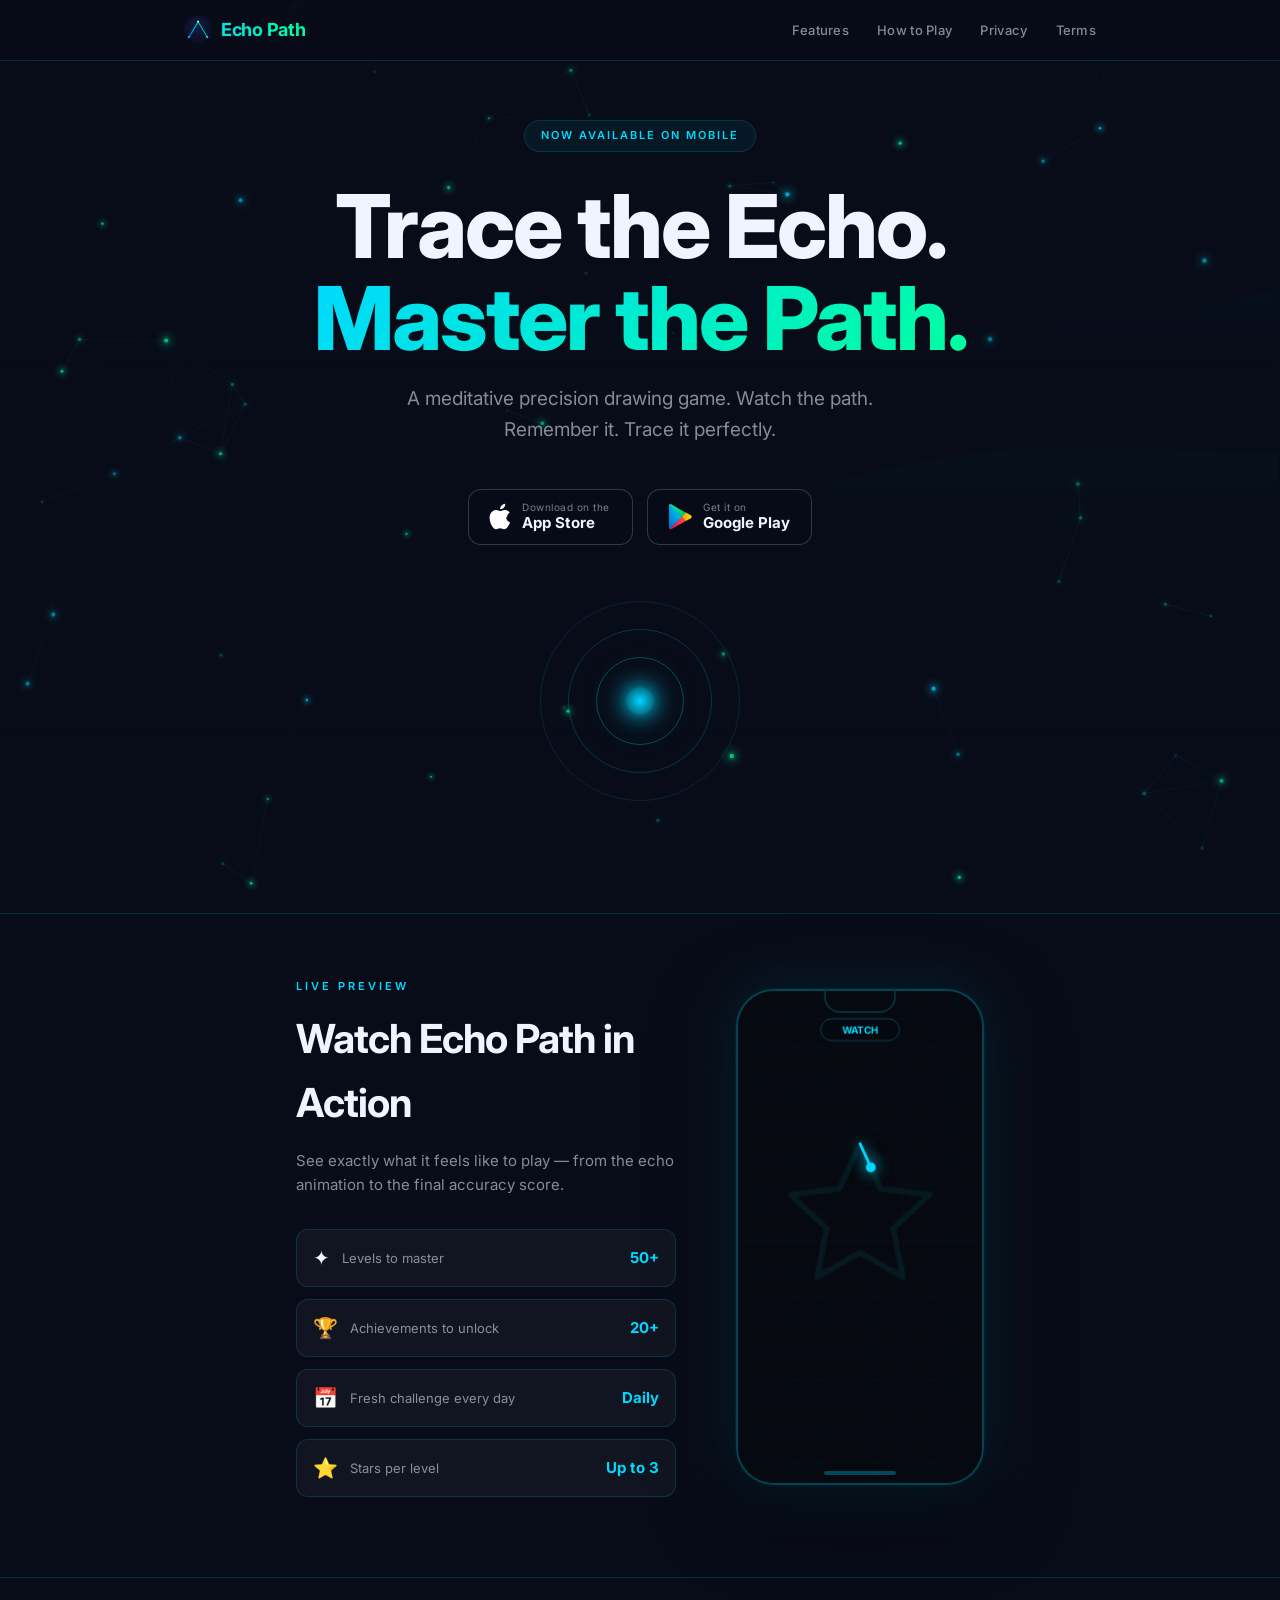
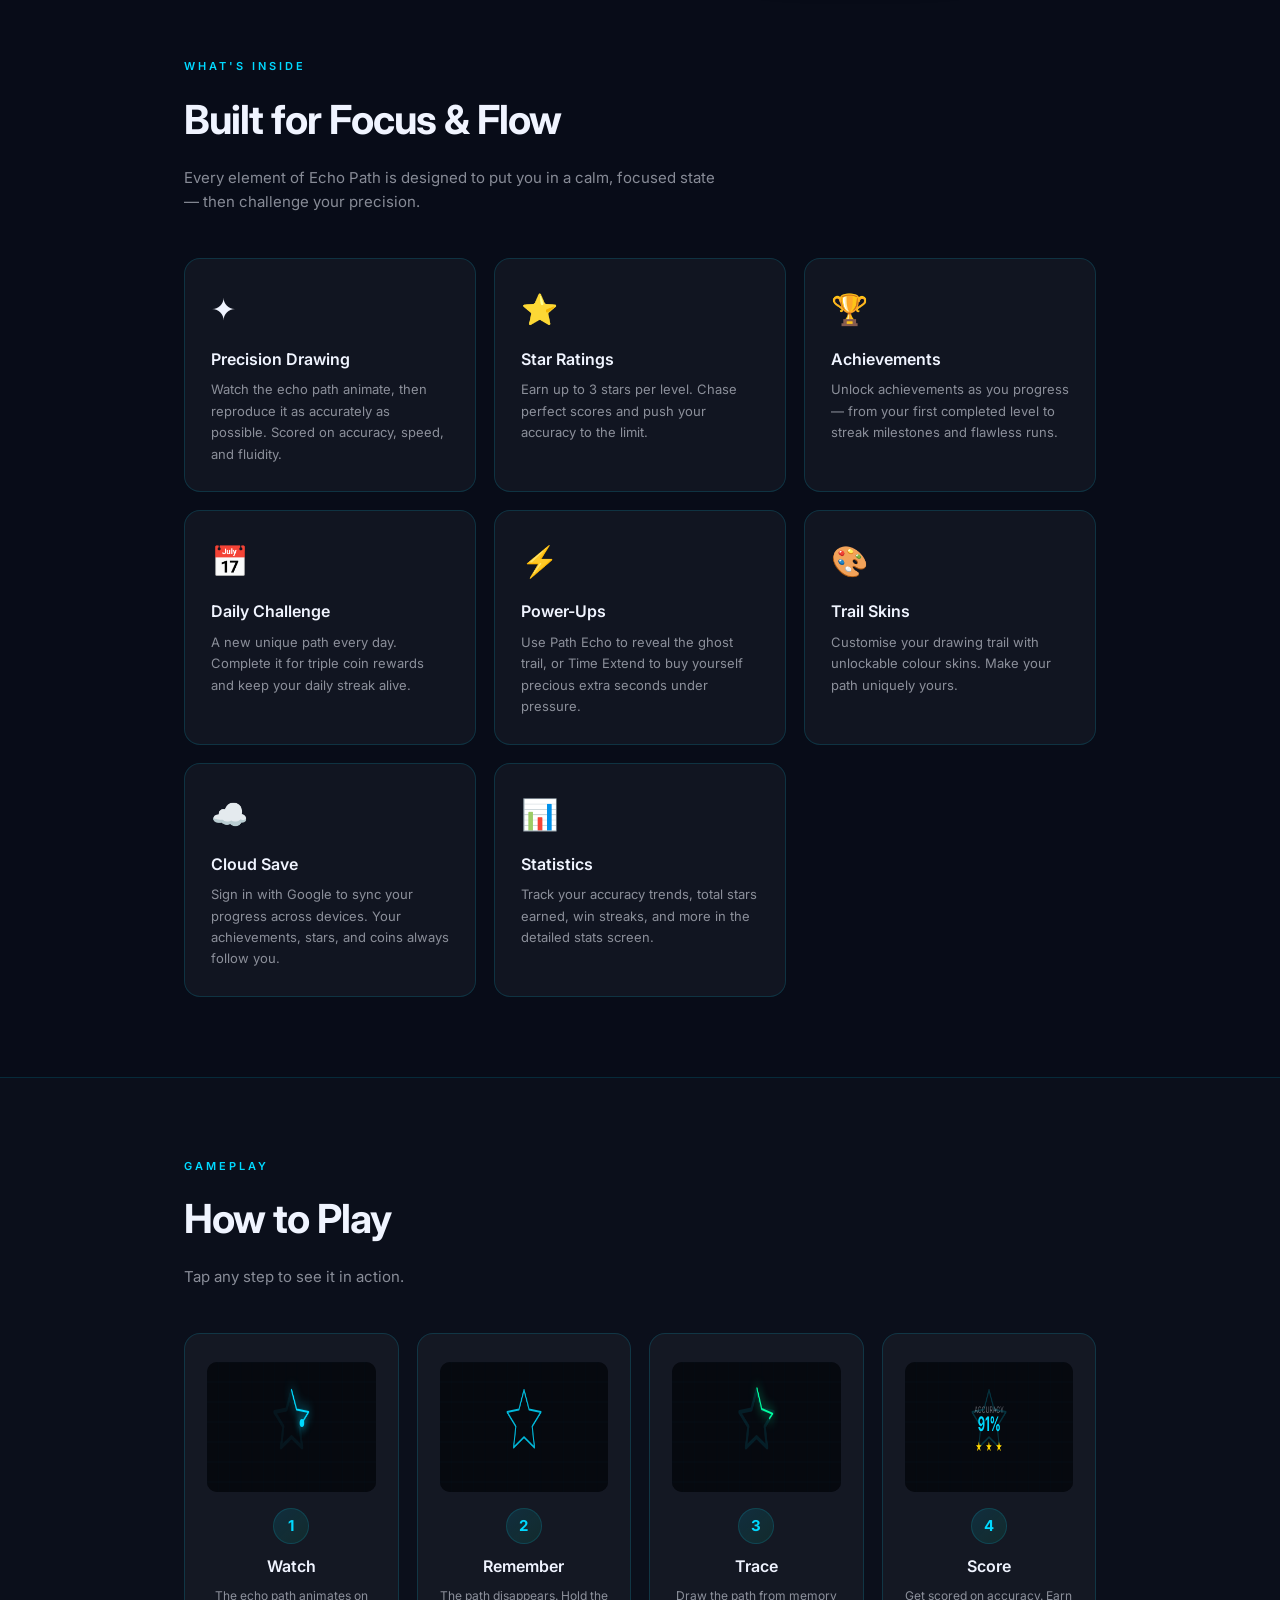
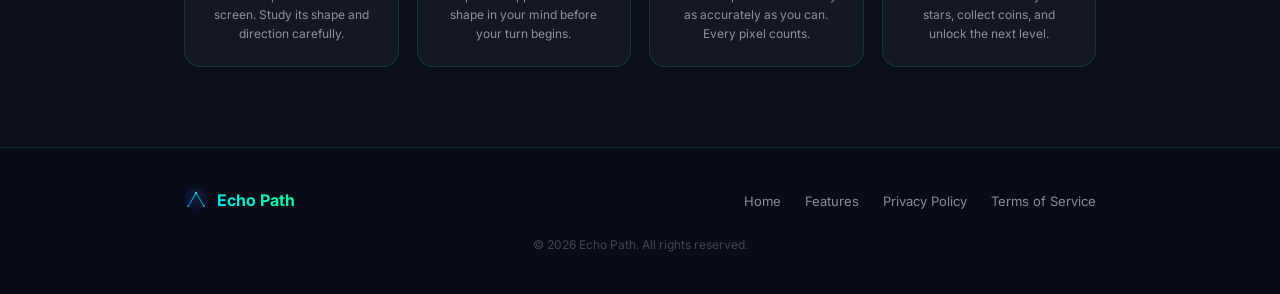
==== commit bf8b8280: "updated index.html updated index.html" ====
--- a/index.html
+++ b/index.html
@@ -29,6 +29,9 @@
     /* ── Aurora ── */
     #aurora-canvas { position: fixed; inset: 0; width: 100%; height: 100%; pointer-events: none; z-index: 0; opacity: 0.65; }
 
+    /* ── Constellation ── */
+    #constellation-canvas { position: fixed; inset: 0; width: 100%; height: 100%; pointer-events: none; z-index: 0; opacity: 1; }
+
     /* ── Layout ── */
     .container { max-width: 960px; margin: 0 auto; padding: 0 24px; position: relative; z-index: 1; }
     section { padding: 80px 0; }
@@ -270,6 +273,7 @@
 <body>
 
 <canvas id="aurora-canvas"></canvas>
+<canvas id="constellation-canvas"></canvas>
 
 <!-- ── Nav ── -->
 <nav>
@@ -547,6 +551,101 @@
     requestAnimationFrame(draw);
   }
   addEventListener('resize', resize); resize(); draw();
+})();
+
+/* ═══════════════════════════════════════════════════════
+   CONSTELLATION NETWORK
+═══════════════════════════════════════════════════════ */
+(function() {
+  const canvas = document.getElementById('constellation-canvas');
+  const ctx = canvas.getContext('2d');
+  let W, H, t = 0;
+
+  const COUNT    = 58;
+  const LINK_D   = 155;  // max distance to draw a link
+  const LINK_D2  = LINK_D * LINK_D;
+
+  let nodes = [];
+
+  function init() {
+    W = canvas.width  = innerWidth;
+    H = canvas.height = innerHeight;
+    nodes = Array.from({length: COUNT}, () => ({
+      x:     Math.random() * W,
+      y:     Math.random() * H,
+      vx:    (Math.random() - 0.5) * 0.30,
+      vy:    (Math.random() - 0.5) * 0.30,
+      r:     Math.random() * 1.3 + 0.7,
+      cyan:  Math.random() < 0.62,           // cyan vs green
+      phase: Math.random() * Math.PI * 2,
+    }));
+  }
+
+  function draw() {
+    t += 0.016;
+    ctx.clearRect(0, 0, W, H);
+
+    // Move & wrap
+    nodes.forEach(n => {
+      n.x += n.vx; n.y += n.vy;
+      if (n.x < -40) n.x = W + 40; else if (n.x > W + 40) n.x = -40;
+      if (n.y < -40) n.y = H + 40; else if (n.y > H + 40) n.y = -40;
+    });
+
+    // Connecting lines
+    for (let i = 0; i < nodes.length; i++) {
+      const a = nodes[i];
+      for (let j = i + 1; j < nodes.length; j++) {
+        const b  = nodes[j];
+        const dx = a.x - b.x, dy = a.y - b.y;
+        const d2 = dx * dx + dy * dy;
+        if (d2 < LINK_D2) {
+          const alpha = (1 - Math.sqrt(d2) / LINK_D) * 0.13;
+          // blend colour toward green if both nodes are green
+          const [r, g, bl] = (!a.cyan && !b.cyan) ? [0,255,159] : [0,217,255];
+          ctx.beginPath();
+          ctx.moveTo(a.x, a.y);
+          ctx.lineTo(b.x, b.y);
+          ctx.strokeStyle = `rgba(${r},${g},${bl},${alpha})`;
+          ctx.lineWidth = 0.7;
+          ctx.stroke();
+        }
+      }
+    }
+
+    // Nodes with glow halos
+    nodes.forEach(n => {
+      const pulse = 0.55 + 0.45 * Math.sin(t * 0.75 + n.phase);
+      const [r, g, b] = n.cyan ? [0, 217, 255] : [0, 255, 159];
+      const nr = n.r * (0.85 + 0.3 * pulse);
+
+      // Soft radial halo
+      const grad = ctx.createRadialGradient(n.x, n.y, 0, n.x, n.y, nr * 6);
+      grad.addColorStop(0,   `rgba(${r},${g},${b},${0.22 * pulse})`);
+      grad.addColorStop(0.4, `rgba(${r},${g},${b},${0.08 * pulse})`);
+      grad.addColorStop(1,   `rgba(${r},${g},${b},0)`);
+      ctx.beginPath();
+      ctx.arc(n.x, n.y, nr * 6, 0, Math.PI * 2);
+      ctx.fillStyle = grad;
+      ctx.fill();
+
+      // Core dot
+      ctx.save();
+      ctx.shadowColor = `rgb(${r},${g},${b})`;
+      ctx.shadowBlur  = 6 * pulse;
+      ctx.fillStyle   = `rgba(${r},${g},${b},${0.65 * pulse})`;
+      ctx.beginPath();
+      ctx.arc(n.x, n.y, nr, 0, Math.PI * 2);
+      ctx.fill();
+      ctx.restore();
+    });
+
+    requestAnimationFrame(draw);
+  }
+
+  addEventListener('resize', init);
+  init();
+  draw();
 })();
 
 /* ═══════════════════════════════════════════════════════
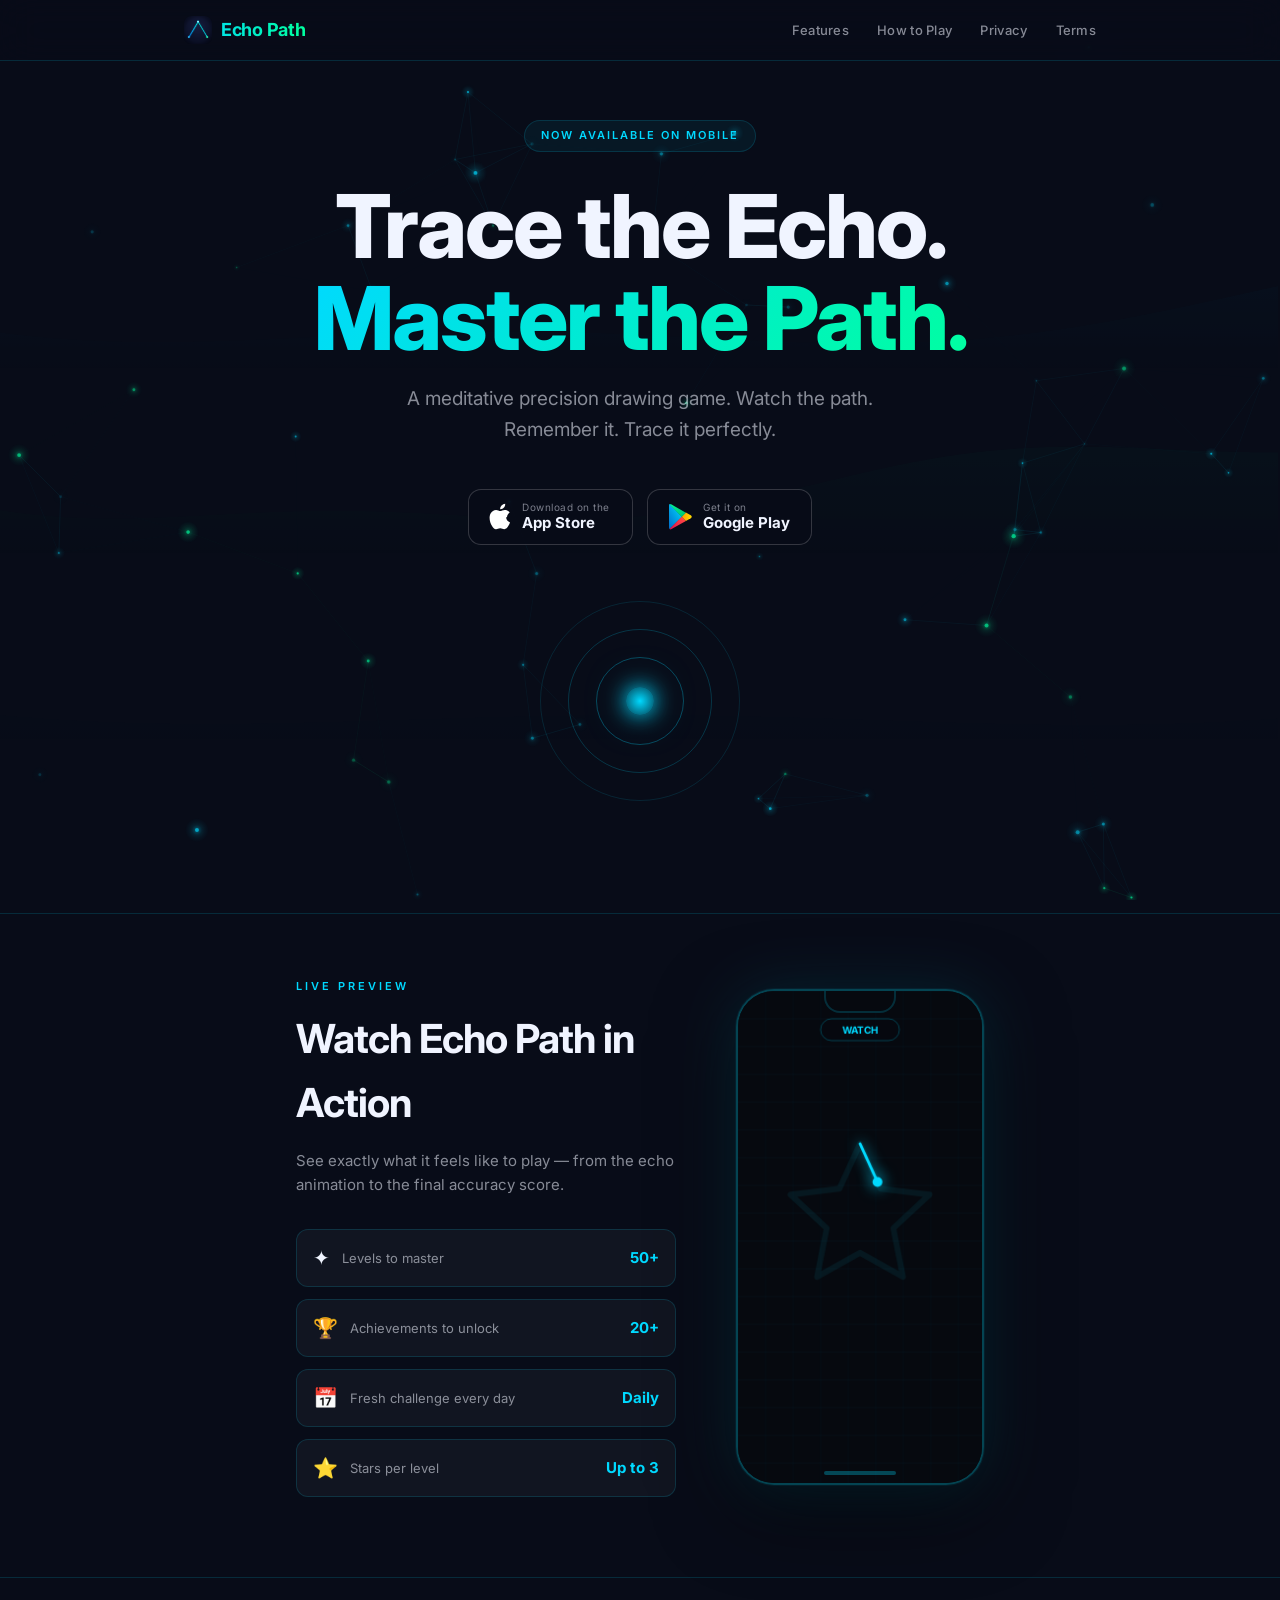
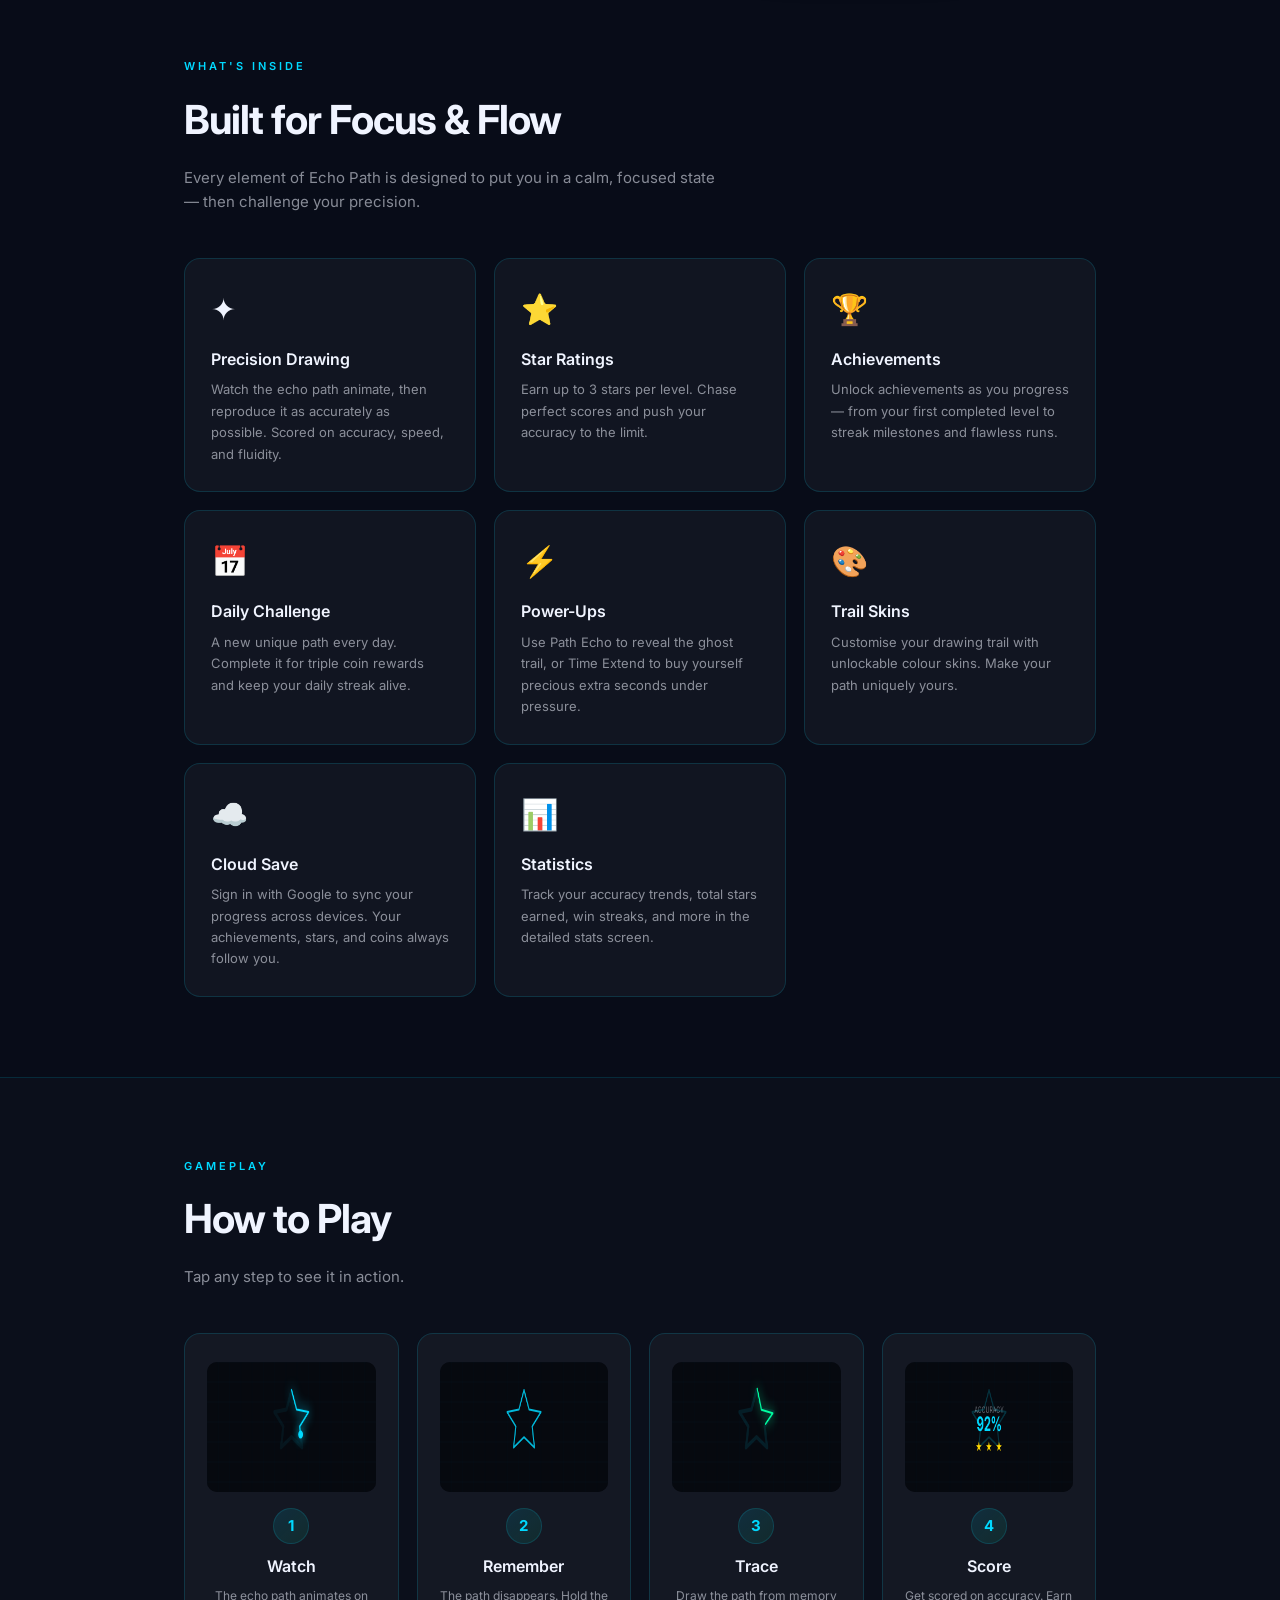
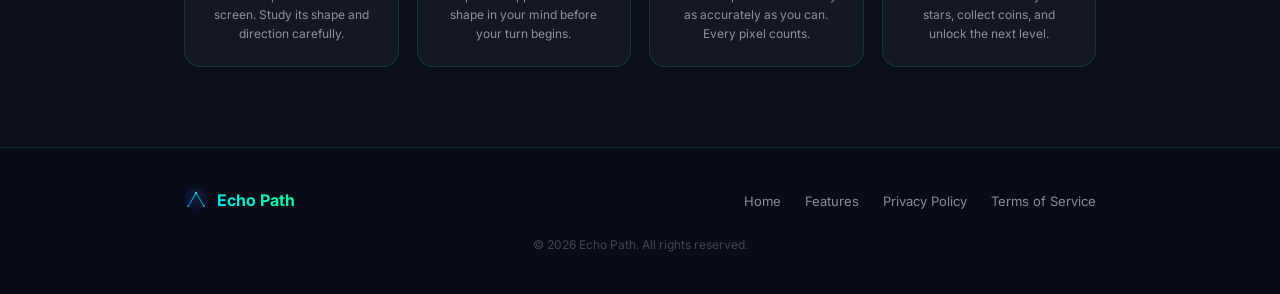
==== commit c00b4d3f: "updated changes and separated logic" ====
--- a/index.html
+++ b/index.html
@@ -11,264 +11,8 @@
   <link rel="preconnect" href="https://fonts.googleapis.com" />
   <link rel="preconnect" href="https://fonts.gstatic.com" crossorigin />
   <link href="https://fonts.googleapis.com/css2?family=Inter:wght@300;400;500;600;700;800&display=swap" rel="stylesheet" />
-  <style>
-    *, *::before, *::after { box-sizing: border-box; margin: 0; padding: 0; }
-    :root {
-      --cyan:    #00D9FF;
-      --green:   #00FF9F;
-      --bg:      #080c18;
-      --card:    rgba(255,255,255,0.04);
-      --border:  rgba(0,217,255,0.15);
-      --text:    #F0F4FF;
-      --muted:   rgba(240,244,255,0.55);
-      --radius:  16px;
-    }
-    html { scroll-behavior: smooth; }
-    body { font-family: 'Inter', sans-serif; background: var(--bg); color: var(--text); line-height: 1.6; overflow-x: hidden; }
-
-    /* ── Aurora ── */
-    #aurora-canvas { position: fixed; inset: 0; width: 100%; height: 100%; pointer-events: none; z-index: 0; opacity: 0.65; }
-
-    /* ── Constellation ── */
-    #constellation-canvas { position: fixed; inset: 0; width: 100%; height: 100%; pointer-events: none; z-index: 0; opacity: 1; }
-
-    /* ── Layout ── */
-    .container { max-width: 960px; margin: 0 auto; padding: 0 24px; position: relative; z-index: 1; }
-    section { padding: 80px 0; }
-    .divider { border: none; border-top: 1px solid var(--border); margin: 0; position: relative; z-index: 1; }
-
-    /* ── Nav ── */
-    nav {
-      position: fixed; top: 0; left: 0; right: 0; z-index: 100;
-      background: rgba(8,12,24,0.88); backdrop-filter: blur(18px);
-      border-bottom: 1px solid var(--border);
-    }
-    .nav-inner {
-      max-width: 960px; margin: 0 auto; padding: 0 24px;
-      height: 60px; display: flex; align-items: center; justify-content: space-between;
-    }
-    .nav-logo {
-      display: flex; align-items: center; gap: 9px;
-      text-decoration: none;
-      font-size: 18px; font-weight: 700; letter-spacing: -0.3px;
-      background: linear-gradient(90deg, var(--cyan), var(--green));
-      -webkit-background-clip: text; -webkit-text-fill-color: transparent;
-    }
-    .nav-logo-img { width: 28px; height: 28px; border-radius: 7px; flex-shrink: 0; display: block; }
-    .nav-links { display: flex; gap: 28px; list-style: none; }
-    .nav-links a { color: var(--muted); text-decoration: none; font-size: 13px; font-weight: 500; letter-spacing: 0.3px; transition: color 0.2s; }
-    .nav-links a:hover { color: var(--cyan); }
-
-    /* ── Hero ── */
-    #home { min-height: 100vh; display: flex; align-items: center; padding-top: 60px; }
-    .hero-content { text-align: center; width: 100%; padding: 60px 0 32px; }
-    .hero-badge {
-      display: inline-block; padding: 6px 16px;
-      border: 1px solid var(--border); border-radius: 100px;
-      font-size: 11px; font-weight: 600; letter-spacing: 2px; text-transform: uppercase;
-      color: var(--cyan); margin-bottom: 28px; background: rgba(0,217,255,0.06);
-    }
-    .hero-title { font-size: clamp(46px, 8vw, 88px); font-weight: 800; line-height: 1.05; letter-spacing: -2px; margin-bottom: 20px; }
-    .hero-title .gradient { background: linear-gradient(135deg, var(--cyan), var(--green)); -webkit-background-clip: text; -webkit-text-fill-color: transparent; }
-    .hero-tagline { font-size: clamp(15px, 2.2vw, 19px); color: var(--muted); max-width: 480px; margin: 0 auto 44px; }
-
-    /* Store Badges */
-    .store-buttons { display: flex; gap: 14px; justify-content: center; flex-wrap: wrap; margin-bottom: 56px; }
-    .store-btn {
-      display: flex; align-items: center; gap: 11px;
-      padding: 11px 20px; border-radius: 13px; text-decoration: none;
-      background: rgba(8,12,24,0.9); border: 1.5px solid rgba(255,255,255,0.18);
-      transition: all 0.25s; min-width: 165px;
-    }
-    .store-btn:hover { border-color: var(--cyan); background: rgba(0,217,255,0.07); transform: translateY(-2px); box-shadow: 0 8px 28px rgba(0,217,255,0.12); }
-    .store-btn-icon { flex-shrink: 0; display: flex; align-items: center; justify-content: center; }
-    .store-btn-text { text-align: left; }
-    .store-btn-sub { display: block; font-size: 10px; color: rgba(240,244,255,0.5); font-weight: 400; letter-spacing: 0.5px; line-height: 1.2; }
-    .store-btn-name { display: block; font-size: 15px; font-weight: 700; color: var(--text); line-height: 1.3; }
-
-    /* Hero rings */
-    .hero-visual { width: 200px; height: 200px; margin: 0 auto; position: relative; }
-    .hero-ring { position: absolute; border-radius: 50%; border: 1px solid; top: 50%; left: 50%; transform: translate(-50%,-50%); animation: ringPulse 3s ease-in-out infinite; }
-    .hero-ring:nth-child(1) { width: 200px; height: 200px; border-color: rgba(0,217,255,0.12); animation-delay: 0s; }
-    .hero-ring:nth-child(2) { width: 144px; height: 144px; border-color: rgba(0,217,255,0.20); animation-delay: 0.6s; }
-    .hero-ring:nth-child(3) { width:  88px; height:  88px; border-color: rgba(0,217,255,0.30); animation-delay: 1.2s; }
-    .hero-dot {
-      position: absolute; top: 50%; left: 50%; transform: translate(-50%,-50%);
-      width: 28px; height: 28px; border-radius: 50%;
-      background: radial-gradient(circle, var(--cyan), rgba(0,217,255,0.25));
-      box-shadow: 0 0 20px var(--cyan), 0 0 44px rgba(0,217,255,0.35);
-      animation: dotGlow 2s ease-in-out infinite;
-    }
-    @keyframes ringPulse { 0%,100%{opacity:.35;transform:translate(-50%,-50%) scale(1)} 50%{opacity:.85;transform:translate(-50%,-50%) scale(1.05)} }
-    @keyframes dotGlow { 0%,100%{box-shadow:0 0 18px var(--cyan),0 0 36px rgba(0,217,255,.3)} 50%{box-shadow:0 0 32px var(--cyan),0 0 64px rgba(0,217,255,.5)} }
-
-    /* ── Section Headers ── */
-    .section-label { display: block; font-size: 11px; font-weight: 600; letter-spacing: 3px; text-transform: uppercase; color: var(--cyan); margin-bottom: 12px; }
-    .section-title { font-size: clamp(26px, 3.8vw, 40px); font-weight: 700; letter-spacing: -1px; margin-bottom: 14px; }
-    .section-sub { color: var(--muted); font-size: 15px; max-width: 540px; margin-bottom: 44px; }
-
-    /* ── Gameplay Showcase ── */
-    #preview { padding: 64px 0 80px; }
-    .preview-layout {
-      display: flex; align-items: center; gap: 60px;
-      flex-wrap: wrap; justify-content: center;
-    }
-    .preview-text { flex: 1; min-width: 260px; max-width: 380px; }
-    .preview-stats { display: flex; flex-direction: column; gap: 12px; margin-top: 32px; }
-    .preview-stat {
-      display: flex; align-items: center; gap: 12px;
-      padding: 12px 16px;
-      background: var(--card); border: 1px solid var(--border);
-      border-radius: 12px;
-    }
-    .preview-stat-icon { font-size: 20px; flex-shrink: 0; }
-    .preview-stat-label { font-size: 13px; color: var(--muted); }
-    .preview-stat-value { font-size: 15px; font-weight: 700; color: var(--cyan); margin-left: auto; }
-
-    /* Phone Mockup */
-    .phone-wrap { flex-shrink: 0; display: flex; align-items: center; justify-content: center; }
-    .phone-frame {
-      width: 248px; height: 496px;
-      border: 2.5px solid rgba(0,217,255,0.28);
-      border-radius: 38px;
-      background: #06090f;
-      position: relative; overflow: hidden;
-      box-shadow: 0 0 0 1px rgba(0,217,255,0.06), 0 0 60px rgba(0,217,255,0.12), 0 24px 80px rgba(0,0,0,0.6);
-    }
-    .phone-notch {
-      position: absolute; top: 0; left: 50%; transform: translateX(-50%);
-      width: 72px; height: 22px;
-      background: #06090f;
-      border-radius: 0 0 16px 16px;
-      z-index: 10;
-      border: 2px solid rgba(0,217,255,0.18); border-top: none;
-    }
-    .phone-home {
-      position: absolute; bottom: 8px; left: 50%; transform: translateX(-50%);
-      width: 72px; height: 4px;
-      background: rgba(0,217,255,0.3); border-radius: 2px; z-index: 10;
-    }
-    #gameplay-canvas { position: absolute; inset: 0; width: 100%; height: 100%; display: block; }
-
-    /* ── Features ── */
-    .features-grid { display: grid; grid-template-columns: repeat(auto-fit,minmax(250px,1fr)); gap: 18px; }
-    .feature-card {
-      background: var(--card); border: 1px solid var(--border); border-radius: var(--radius); padding: 26px;
-      transition: all 0.25s; cursor: default;
-    }
-    .feature-card:hover { border-color: rgba(0,217,255,0.32); background: rgba(0,217,255,0.04); transform: translateY(-3px); }
-    .feature-icon { font-size: 30px; margin-bottom: 14px; display: block; }
-    .feature-title { font-size: 16px; font-weight: 600; margin-bottom: 7px; }
-    .feature-desc { font-size: 13px; color: var(--muted); line-height: 1.65; }
-
-    /* ── How To Play ── */
-    #how-to-play { background: rgba(255,255,255,0.012); }
-    .steps-grid { display: grid; grid-template-columns: repeat(auto-fit,minmax(200px,1fr)); gap: 18px; }
-    .step-card {
-      background: var(--card); border: 1px solid var(--border); border-radius: var(--radius);
-      padding: 28px 22px 22px; text-align: center;
-      cursor: pointer; transition: all 0.25s; position: relative; overflow: hidden;
-    }
-    .step-card::before {
-      content: ''; position: absolute; inset: 0;
-      background: linear-gradient(135deg, rgba(0,217,255,0.05), transparent);
-      opacity: 0; transition: opacity 0.25s;
-    }
-    .step-card:hover { border-color: var(--cyan); transform: translateY(-4px); box-shadow: 0 12px 40px rgba(0,217,255,0.12); }
-    .step-card:hover::before { opacity: 1; }
-    .step-canvas-wrap {
-      width: 100%; height: 130px; border-radius: 10px; overflow: hidden;
-      background: rgba(0,0,0,0.4); margin-bottom: 16px; position: relative;
-    }
-    .step-canvas-wrap canvas { width: 100%; height: 100%; display: block; }
-    .step-play-hint {
-      position: absolute; inset: 0; display: flex; align-items: center; justify-content: center;
-      background: rgba(0,0,0,0.3); border-radius: 10px;
-      opacity: 0; transition: opacity 0.2s;
-    }
-    .step-card:hover .step-play-hint { opacity: 1; }
-    .step-play-hint span {
-      background: rgba(0,217,255,0.15); border: 1px solid var(--cyan);
-      border-radius: 20px; padding: 5px 14px;
-      font-size: 11px; font-weight: 600; color: var(--cyan); letter-spacing: 1px;
-    }
-    .step-number {
-      width: 36px; height: 36px; border-radius: 50%;
-      background: linear-gradient(135deg, rgba(0,217,255,0.12), rgba(0,255,159,0.08));
-      border: 1.5px solid var(--border);
-      display: flex; align-items: center; justify-content: center;
-      font-size: 15px; font-weight: 700; color: var(--cyan);
-      margin: 0 auto 10px;
-    }
-    .step-title { font-size: 16px; font-weight: 600; margin-bottom: 6px; }
-    .step-desc { font-size: 12px; color: var(--muted); line-height: 1.6; }
-
-    /* ── Modal ── */
-    .modal-overlay {
-      position: fixed; inset: 0; z-index: 1000;
-      background: rgba(4,7,16,0.92); backdrop-filter: blur(12px);
-      display: flex; align-items: center; justify-content: center;
-      opacity: 0; pointer-events: none; transition: opacity 0.25s;
-    }
-    .modal-overlay.open { opacity: 1; pointer-events: all; }
-    .modal-box {
-      width: 90%; max-width: 520px;
-      background: linear-gradient(145deg, rgba(13,18,37,0.98), rgba(8,12,24,0.98));
-      border: 1.5px solid var(--border); border-radius: 24px;
-      padding: 32px; position: relative;
-      transform: translateY(20px); transition: transform 0.3s;
-      box-shadow: 0 32px 96px rgba(0,0,0,0.7), 0 0 0 1px rgba(0,217,255,0.05);
-    }
-    .modal-overlay.open .modal-box { transform: translateY(0); }
-    .modal-close {
-      position: absolute; top: 16px; right: 16px;
-      width: 32px; height: 32px; border-radius: 50%;
-      background: rgba(255,255,255,0.06); border: 1px solid var(--border);
-      color: var(--muted); cursor: pointer; display: flex; align-items: center; justify-content: center;
-      transition: all 0.2s; font-size: 14px;
-    }
-    .modal-close:hover { background: rgba(0,217,255,0.1); border-color: var(--cyan); color: var(--text); }
-    .modal-step-label {
-      font-size: 10px; font-weight: 600; letter-spacing: 3px; text-transform: uppercase;
-      color: var(--cyan); margin-bottom: 8px; display: block;
-    }
-    .modal-title { font-size: 22px; font-weight: 700; letter-spacing: -0.5px; margin-bottom: 20px; }
-    .modal-canvas-wrap {
-      width: 100%; height: 260px; border-radius: 14px; overflow: hidden;
-      background: #06090f; margin-bottom: 20px;
-      border: 1px solid rgba(0,217,255,0.1);
-    }
-    #modal-canvas { width: 100%; height: 100%; display: block; }
-    .modal-desc { font-size: 14px; color: var(--muted); line-height: 1.75; }
-
-    /* ── Footer ── */
-    footer { border-top: 1px solid var(--border); padding: 40px 0; position: relative; z-index: 1; }
-    .footer-inner {
-      max-width: 960px; margin: 0 auto; padding: 0 24px;
-      display: flex; align-items: center; justify-content: space-between; flex-wrap: wrap; gap: 16px;
-    }
-    .footer-logo {
-      display: flex; align-items: center; gap: 9px;
-      font-size: 16px; font-weight: 700;
-      background: linear-gradient(90deg, var(--cyan), var(--green));
-      -webkit-background-clip: text; -webkit-text-fill-color: transparent;
-    }
-    .footer-logo-img { width: 24px; height: 24px; border-radius: 6px; flex-shrink: 0; display: block; }
-    .footer-links { display: flex; gap: 24px; list-style: none; }
-    .footer-links a { font-size: 13px; color: var(--muted); text-decoration: none; transition: color 0.2s; }
-    .footer-links a:hover { color: var(--cyan); }
-    .footer-copy { font-size: 12px; color: rgba(240,244,255,0.25); width: 100%; text-align: center; margin-top: 6px; }
-
-    /* ── Responsive ── */
-    @media (max-width: 640px) {
-      section { padding: 56px 0; }
-      .nav-links { display: none; }
-      .store-buttons { flex-direction: column; align-items: center; }
-      .preview-layout { gap: 40px; }
-      .footer-inner { justify-content: center; text-align: center; }
-      .footer-links { justify-content: center; }
-    }
-  </style>
+  <link rel="stylesheet" href="css/common.css" />
+  <link rel="stylesheet" href="css/main.css" />
 </head>
 <body>
 
@@ -305,7 +49,6 @@
       </p>
 
       <div class="store-buttons">
-        <!-- Replace href="#" with actual store URLs -->
         <a href="#" class="store-btn" id="appstore-btn">
           <div class="store-btn-icon">
             <svg width="22" height="27" viewBox="0 0 22 27" fill="none">
@@ -327,20 +70,16 @@
               <path d="M17.89 9.63L3.55 1.53C2.7 1.05 1.96 1.1 1.5 1.59l12.21 12.21 4.18-4.17z" fill="url(#gp4)"/>
               <defs>
                 <linearGradient id="gp1" x1="13.28" y1="2.38" x2="-5.18" y2="13.8" gradientUnits="userSpaceOnUse">
-                  <stop stop-color="#00D9FF"/>
-                  <stop offset="1" stop-color="#0070CC"/>
+                  <stop stop-color="#00D9FF"/><stop offset="1" stop-color="#0070CC"/>
                 </linearGradient>
                 <linearGradient id="gp2" x1="22.81" y1="13.8" x2="12.63" y2="13.8" gradientUnits="userSpaceOnUse">
-                  <stop stop-color="#FFD700"/>
-                  <stop offset="1" stop-color="#FF9500"/>
+                  <stop stop-color="#FFD700"/><stop offset="1" stop-color="#FF9500"/>
                 </linearGradient>
                 <linearGradient id="gp3" x1="15.44" y1="16.19" x2="1.05" y2="32.83" gradientUnits="userSpaceOnUse">
-                  <stop stop-color="#FF4444"/>
-                  <stop offset="1" stop-color="#CC0055"/>
+                  <stop stop-color="#FF4444"/><stop offset="1" stop-color="#CC0055"/>
                 </linearGradient>
                 <linearGradient id="gp4" x1="1.05" y1="-5.23" x2="15.44" y2="11.41" gradientUnits="userSpaceOnUse">
-                  <stop stop-color="#00FF9F"/>
-                  <stop offset="1" stop-color="#00CC77"/>
+                  <stop stop-color="#00FF9F"/><stop offset="1" stop-color="#00CC77"/>
                 </linearGradient>
               </defs>
             </svg>
@@ -516,608 +255,12 @@
   </div>
 </footer>
 
-<script>
-/* ═══════════════════════════════════════════════════════
-   AURORA BACKGROUND
-═══════════════════════════════════════════════════════ */
-(function() {
-  const canvas = document.getElementById('aurora-canvas');
-  const ctx = canvas.getContext('2d');
-  let W, H, t = 0;
-  const WAVES = [
-    {amp:.10,freq:.0020,speed:.22,yBase:.30,r:0,g:217,b:255,baseAlpha:.038,breathSpeed:.38,breathOffset:0},
-    {amp:.07,freq:.0031,speed:.15,yBase:.52,r:0,g:255,b:159,baseAlpha:.028,breathSpeed:.29,breathOffset:1.1},
-    {amp:.08,freq:.0016,speed:.18,yBase:.74,r:0,g:200,b:255,baseAlpha:.022,breathSpeed:.23,breathOffset:2.3},
-  ];
-  const H4 = [{freqMul:1,ampMul:1,phaseOff:0},{freqMul:1.618,ampMul:.45,phaseOff:1.2},{freqMul:2.414,ampMul:.22,phaseOff:2.7},{freqMul:3.303,ampMul:.11,phaseOff:.9}];
-  function resize() { W = canvas.width = innerWidth; H = canvas.height = innerHeight; }
-  function waveY(w,x) { let y=0; H4.forEach(h=>{ y+=Math.sin(x*w.freq*h.freqMul+t*w.speed*h.freqMul+h.phaseOff)*h.ampMul; }); return w.yBase*H+y*w.amp*H; }
-  function draw() {
-    t+=.016; ctx.clearRect(0,0,W,H);
-    WAVES.forEach(w=>{
-      const br=.5+.5*Math.sin(t*w.breathSpeed+w.breathOffset);
-      const al=w.baseAlpha*(.7+.6*br), ht=.13*H*(.85+.3*br);
-      ctx.beginPath(); ctx.moveTo(0,H);
-      for(let x=0;x<=W;x+=3) ctx.lineTo(x,waveY(w,x));
-      ctx.lineTo(W,H); ctx.closePath();
-      const cy=waveY(w,W/2);
-      const g=ctx.createLinearGradient(0,cy-ht,0,cy+ht*.4);
-      g.addColorStop(0,`rgba(${w.r},${w.g},${w.b},0)`);
-      g.addColorStop(.3,`rgba(${w.r},${w.g},${w.b},${al})`);
-      g.addColorStop(.7,`rgba(${w.r},${w.g},${w.b},${al*.5})`);
-      g.addColorStop(1,`rgba(${w.r},${w.g},${w.b},0)`);
-      ctx.fillStyle=g; ctx.fill();
-    });
-    requestAnimationFrame(draw);
-  }
-  addEventListener('resize', resize); resize(); draw();
-})();
-
-/* ═══════════════════════════════════════════════════════
-   CONSTELLATION NETWORK
-═══════════════════════════════════════════════════════ */
-(function() {
-  const canvas = document.getElementById('constellation-canvas');
-  const ctx = canvas.getContext('2d');
-  let W, H, t = 0;
-
-  const COUNT    = 58;
-  const LINK_D   = 155;  // max distance to draw a link
-  const LINK_D2  = LINK_D * LINK_D;
-
-  let nodes = [];
-
-  function init() {
-    W = canvas.width  = innerWidth;
-    H = canvas.height = innerHeight;
-    nodes = Array.from({length: COUNT}, () => ({
-      x:     Math.random() * W,
-      y:     Math.random() * H,
-      vx:    (Math.random() - 0.5) * 0.30,
-      vy:    (Math.random() - 0.5) * 0.30,
-      r:     Math.random() * 1.3 + 0.7,
-      cyan:  Math.random() < 0.62,           // cyan vs green
-      phase: Math.random() * Math.PI * 2,
-    }));
-  }
-
-  function draw() {
-    t += 0.016;
-    ctx.clearRect(0, 0, W, H);
-
-    // Move & wrap
-    nodes.forEach(n => {
-      n.x += n.vx; n.y += n.vy;
-      if (n.x < -40) n.x = W + 40; else if (n.x > W + 40) n.x = -40;
-      if (n.y < -40) n.y = H + 40; else if (n.y > H + 40) n.y = -40;
-    });
-
-    // Connecting lines
-    for (let i = 0; i < nodes.length; i++) {
-      const a = nodes[i];
-      for (let j = i + 1; j < nodes.length; j++) {
-        const b  = nodes[j];
-        const dx = a.x - b.x, dy = a.y - b.y;
-        const d2 = dx * dx + dy * dy;
-        if (d2 < LINK_D2) {
-          const alpha = (1 - Math.sqrt(d2) / LINK_D) * 0.13;
-          // blend colour toward green if both nodes are green
-          const [r, g, bl] = (!a.cyan && !b.cyan) ? [0,255,159] : [0,217,255];
-          ctx.beginPath();
-          ctx.moveTo(a.x, a.y);
-          ctx.lineTo(b.x, b.y);
-          ctx.strokeStyle = `rgba(${r},${g},${bl},${alpha})`;
-          ctx.lineWidth = 0.7;
-          ctx.stroke();
-        }
-      }
-    }
-
-    // Nodes with glow halos
-    nodes.forEach(n => {
-      const pulse = 0.55 + 0.45 * Math.sin(t * 0.75 + n.phase);
-      const [r, g, b] = n.cyan ? [0, 217, 255] : [0, 255, 159];
-      const nr = n.r * (0.85 + 0.3 * pulse);
-
-      // Soft radial halo
-      const grad = ctx.createRadialGradient(n.x, n.y, 0, n.x, n.y, nr * 6);
-      grad.addColorStop(0,   `rgba(${r},${g},${b},${0.22 * pulse})`);
-      grad.addColorStop(0.4, `rgba(${r},${g},${b},${0.08 * pulse})`);
-      grad.addColorStop(1,   `rgba(${r},${g},${b},0)`);
-      ctx.beginPath();
-      ctx.arc(n.x, n.y, nr * 6, 0, Math.PI * 2);
-      ctx.fillStyle = grad;
-      ctx.fill();
-
-      // Core dot
-      ctx.save();
-      ctx.shadowColor = `rgb(${r},${g},${b})`;
-      ctx.shadowBlur  = 6 * pulse;
-      ctx.fillStyle   = `rgba(${r},${g},${b},${0.65 * pulse})`;
-      ctx.beginPath();
-      ctx.arc(n.x, n.y, nr, 0, Math.PI * 2);
-      ctx.fill();
-      ctx.restore();
-    });
-
-    requestAnimationFrame(draw);
-  }
-
-  addEventListener('resize', init);
-  init();
-  draw();
-})();
-
-/* ═══════════════════════════════════════════════════════
-   SHARED PATH HELPER
-═══════════════════════════════════════════════════════ */
-function getDemoPath(W, H, scale) {
-  const s = scale || 1;
-  const cx = W/2, cy = H * 0.46;
-  const pts = [];
-  const r1 = Math.min(W,H) * 0.34 * s;
-  const r2 = r1 * 0.48;
-  for (let i = 0; i < 10; i++) {
-    const a = (i/10)*Math.PI*2 - Math.PI/2;
-    const r = i%2===0 ? r1 : r2;
-    pts.push([cx + Math.cos(a)*r, cy + Math.sin(a)*r]);
-  }
-  pts.push(pts[0]);
-  return pts;
-}
-
-function drawPath(ctx, pts, progress, color, glow, lineWidth) {
-  if (pts.length < 2) return;
-  const total = pts.length - 1;
-  const drawn = progress * total;
-  const full  = Math.floor(drawn);
-  const frac  = drawn - full;
-  ctx.save();
-  if (glow) { ctx.shadowColor = color; ctx.shadowBlur = 14; }
-  ctx.strokeStyle = color;
-  ctx.lineWidth   = lineWidth || 2.5;
-  ctx.lineCap     = 'round';
-  ctx.lineJoin    = 'round';
-  ctx.beginPath();
-  ctx.moveTo(pts[0][0], pts[0][1]);
-  for (let i = 1; i <= full; i++) ctx.lineTo(pts[i][0], pts[i][1]);
-  if (frac > 0 && full < total) {
-    const ix = pts[full][0] + (pts[full+1][0]-pts[full][0])*frac;
-    const iy = pts[full][1] + (pts[full+1][1]-pts[full][1])*frac;
-    ctx.lineTo(ix, iy);
-  }
-  ctx.stroke();
-  ctx.restore();
-}
-
-/* ═══════════════════════════════════════════════════════
-   PHONE MOCKUP GAMEPLAY DEMO
-═══════════════════════════════════════════════════════ */
-(function() {
-  const canvas = document.getElementById('gameplay-canvas');
-  if (!canvas) return;
-  const ctx = canvas.getContext('2d');
-  canvas.width  = 248;
-  canvas.height = 496;
-  const W = canvas.width, H = canvas.height;
-  const PATH = getDemoPath(W, H, 0.88);
-
-  // Phase config: [label, color, duration frames]
-  const PHASES = [
-    {id:'watch',    label:'WATCH',    dur:160},
-    {id:'wait',     label:'REMEMBER', dur: 60},
-    {id:'trace',    label:'DRAW',     dur:160},
-    {id:'score',    label:'SCORED',   dur:110},
-  ];
-  let phaseIdx = 0, phaseT = 0;
-
-  // Player trace path with slight wobble
-  let playerPath = [];
-  function buildPlayerPath() {
-    playerPath = PATH.map(([x,y]) => [
-      x + (Math.random()-.5)*7,
-      y + (Math.random()-.5)*7
-    ]);
-  }
-  buildPlayerPath();
-
-  function easeInOut(t) { return t<.5 ? 2*t*t : -1+(4-2*t)*t; }
-
-  function drawFrame() {
-    const ph = PHASES[phaseIdx];
-    const progress = Math.min(1, phaseT / ph.dur);
-
-    // Background
-    ctx.fillStyle = '#06090f';
-    ctx.fillRect(0, 0, W, H);
-
-    // Subtle grid
-    ctx.strokeStyle = 'rgba(0,217,255,0.03)';
-    ctx.lineWidth = 1;
-    for (let x=0; x<W; x+=28) { ctx.beginPath(); ctx.moveTo(x,0); ctx.lineTo(x,H); ctx.stroke(); }
-    for (let y=0; y<H; y+=28) { ctx.beginPath(); ctx.moveTo(0,y); ctx.lineTo(W,y); ctx.stroke(); }
-
-    // Phase-specific rendering
-    if (ph.id === 'watch') {
-      const p = easeInOut(Math.min(1, phaseT / (ph.dur * 0.85)));
-      // Ghost glow
-      drawPath(ctx, PATH, 1, 'rgba(0,217,255,0.07)', false, 6);
-      // Drawing path
-      drawPath(ctx, PATH, p, '#00D9FF', true, 2.8);
-      // Moving dot at tip
-      if (p < 1) {
-        const idx = Math.min(PATH.length-2, Math.floor(p*(PATH.length-1)));
-        const fr  = p*(PATH.length-1) - idx;
-        const dx  = PATH[idx][0] + (PATH[idx+1][0]-PATH[idx][0])*fr;
-        const dy  = PATH[idx][1] + (PATH[idx+1][1]-PATH[idx][1])*fr;
-        ctx.save(); ctx.shadowColor='#00D9FF'; ctx.shadowBlur=16;
-        ctx.fillStyle='#00D9FF'; ctx.beginPath(); ctx.arc(dx,dy,5,0,Math.PI*2); ctx.fill();
-        ctx.restore();
-      }
-    } else if (ph.id === 'wait') {
-      // Full path fading out
-      const alpha = Math.max(0, 1 - progress*1.4);
-      drawPath(ctx, PATH, 1, `rgba(0,217,255,${alpha * 0.9})`, false, 2.5);
-      // "!" pulsing text
-      const pulse = .6 + .4*Math.sin(phaseT*.18);
-      ctx.save();
-      ctx.fillStyle = `rgba(0,217,255,${pulse*0.9})`;
-      ctx.font = 'bold 13px Inter,sans-serif';
-      ctx.textAlign = 'center';
-      ctx.fillText('DRAW FROM MEMORY', W/2, H*0.88);
-      ctx.restore();
-    } else if (ph.id === 'trace') {
-      // Ghost path (very faint)
-      drawPath(ctx, PATH, 1, 'rgba(0,217,255,0.1)', false, 5);
-      // Player trace
-      const p = easeInOut(Math.min(1, phaseT / (ph.dur * 0.85)));
-      drawPath(ctx, playerPath, p, '#00FF9F', true, 2.8);
-      if (p < 1) {
-        const idx = Math.min(playerPath.length-2, Math.floor(p*(playerPath.length-1)));
-        const fr  = p*(playerPath.length-1) - idx;
-        const dx  = playerPath[idx][0] + (playerPath[idx+1][0]-playerPath[idx][0])*fr;
-        const dy  = playerPath[idx][1] + (playerPath[idx+1][1]-playerPath[idx][1])*fr;
-        ctx.save(); ctx.shadowColor='#00FF9F'; ctx.shadowBlur=14;
-        ctx.fillStyle='#00FF9F'; ctx.beginPath(); ctx.arc(dx,dy,5,0,Math.PI*2); ctx.fill();
-        ctx.restore();
-      }
-    } else if (ph.id === 'score') {
-      // Show both paths
-      drawPath(ctx, PATH, 1, 'rgba(0,217,255,0.25)', false, 2.5);
-      drawPath(ctx, playerPath, 1, 'rgba(0,255,159,0.55)', false, 2.5);
-      // Score card
-      const fadeIn = Math.min(1, progress*3);
-      const cardW = 160, cardH = 100, cx2 = W/2, cy2 = H*0.44;
-      ctx.save();
-      ctx.globalAlpha = fadeIn;
-      ctx.fillStyle = 'rgba(6,9,15,0.88)';
-      roundRect(ctx, cx2-cardW/2, cy2-cardH/2, cardW, cardH, 14);
-      ctx.fill();
-      ctx.strokeStyle = 'rgba(0,217,255,0.2)'; ctx.lineWidth=1;
-      roundRect(ctx, cx2-cardW/2, cy2-cardH/2, cardW, cardH, 14);
-      ctx.stroke();
-      // Accuracy
-      const acc = Math.round(progress < 0.5 ? progress*2*89 : 89);
-      ctx.fillStyle = '#00D9FF'; ctx.font = 'bold 28px Inter,sans-serif'; ctx.textAlign='center';
-      ctx.fillText(acc+'%', cx2, cy2 + 6);
-      ctx.fillStyle='rgba(240,244,255,0.5)'; ctx.font='11px Inter,sans-serif';
-      ctx.fillText('ACCURACY', cx2, cy2 - 18);
-      // Stars
-      const starsToShow = progress > 0.35 ? (progress > 0.65 ? (progress > 0.85 ? 3 : 2) : 1) : 0;
-      const starSpacing = 26, starStart = cx2 - (2*starSpacing)/2;
-      for (let s=0; s<3; s++) {
-        const sx = starStart + s*starSpacing;
-        const sy = cy2 + 32;
-        ctx.fillStyle = s < starsToShow ? '#FFD700' : 'rgba(255,255,255,0.1)';
-        ctx.font = '18px sans-serif';
-        ctx.fillText('★', sx, sy);
-      }
-      ctx.restore();
-    }
-
-    // Phase label pill
-    const labelAlpha = ph.id === 'score' ? Math.min(1, progress*3) : 1;
-    const labelColors = {watch:'#00D9FF', wait:'#00FF9F', trace:'#00FF9F', score:'#FFD700'};
-    ctx.save();
-    ctx.globalAlpha = labelAlpha;
-    ctx.fillStyle = 'rgba(6,9,15,0.75)';
-    const lw = 80; const lh = 22; const lx = W/2-lw/2; const ly = 28;
-    roundRect(ctx, lx, ly, lw, lh, 11); ctx.fill();
-    ctx.strokeStyle = labelColors[ph.id]+'44'; ctx.lineWidth=1;
-    roundRect(ctx, lx, ly, lw, lh, 11); ctx.stroke();
-    ctx.fillStyle = labelColors[ph.id];
-    ctx.font = 'bold 10px Inter,sans-serif'; ctx.textAlign='center';
-    ctx.fillText(ph.label, W/2, ly+15);
-    ctx.restore();
-
-    // Advance phase
-    phaseT++;
-    if (phaseT > ph.dur + 20) {
-      phaseT = 0;
-      phaseIdx = (phaseIdx+1) % PHASES.length;
-      if (PHASES[phaseIdx].id === 'trace') buildPlayerPath();
-    }
-    requestAnimationFrame(drawFrame);
-  }
-
-  function roundRect(ctx, x, y, w, h, r) {
-    ctx.beginPath();
-    ctx.moveTo(x+r,y); ctx.lineTo(x+w-r,y); ctx.arcTo(x+w,y,x+w,y+r,r);
-    ctx.lineTo(x+w,y+h-r); ctx.arcTo(x+w,y+h,x+w-r,y+h,r);
-    ctx.lineTo(x+r,y+h); ctx.arcTo(x,y+h,x,y+h-r,r);
-    ctx.lineTo(x,y+r); ctx.arcTo(x,y,x+r,y,r); ctx.closePath();
-  }
-
-  drawFrame();
-})();
-
-/* ═══════════════════════════════════════════════════════
-   STEP CARD MINI ANIMATIONS
-═══════════════════════════════════════════════════════ */
-(function() {
-  const configs = [
-    {id:'watch',   fn: drawWatchMini},
-    {id:'remember',fn: drawRememberMini},
-    {id:'trace',   fn: drawTraceMini},
-    {id:'score',   fn: drawScoreMini},
-  ];
-  configs.forEach(({id, fn}) => {
-    const canvas = document.getElementById('step-canvas-'+id);
-    if (!canvas) return;
-    const ctx = canvas.getContext('2d');
-    const W = canvas.width, H = canvas.height;
-    const PATH = getDemoPath(W, H, 0.72);
-    let t = 0;
-    function loop() { fn(ctx, t, W, H, PATH); t++; requestAnimationFrame(loop); }
-    loop();
-  });
-
-  function bgFill(ctx, W, H) {
-    ctx.fillStyle='#06090f'; ctx.fillRect(0,0,W,H);
-    ctx.strokeStyle='rgba(0,217,255,0.025)'; ctx.lineWidth=1;
-    for(let x=0;x<W;x+=20){ctx.beginPath();ctx.moveTo(x,0);ctx.lineTo(x,H);ctx.stroke();}
-    for(let y=0;y<H;y+=20){ctx.beginPath();ctx.moveTo(0,y);ctx.lineTo(W,y);ctx.stroke();}
-  }
-
-  function drawWatchMini(ctx, t, W, H, PATH) {
-    bgFill(ctx,W,H);
-    const cycle = t % 120;
-    const p = Math.min(1, cycle/80);
-    drawPath(ctx, PATH, 1,'rgba(0,217,255,0.06)',false,4);
-    drawPath(ctx, PATH, p, '#00D9FF', true, 2);
-    if(p<1){
-      const i=Math.min(PATH.length-2,Math.floor(p*(PATH.length-1)));
-      const f=p*(PATH.length-1)-i;
-      const dx=PATH[i][0]+(PATH[i+1][0]-PATH[i][0])*f;
-      const dy=PATH[i][1]+(PATH[i+1][1]-PATH[i][1])*f;
-      ctx.save();ctx.shadowColor='#00D9FF';ctx.shadowBlur=12;
-      ctx.fillStyle='#00D9FF';ctx.beginPath();ctx.arc(dx,dy,4,0,Math.PI*2);ctx.fill();ctx.restore();
-    }
-  }
-
-  function drawRememberMini(ctx, t, W, H, PATH) {
-    bgFill(ctx,W,H);
-    const cycle = t % 120;
-    const alpha = cycle < 60 ? 1 : Math.max(0,1-(cycle-60)/30);
-    drawPath(ctx,PATH,1,`rgba(0,217,255,${alpha*0.85})`,false,2);
-    if(alpha < 0.3){
-      const pulse=.5+.5*Math.sin(t*.15);
-      ctx.fillStyle=`rgba(0,255,159,${pulse*0.7})`;
-      ctx.font='bold 10px Inter,sans-serif'; ctx.textAlign='center';
-      ctx.fillText('YOUR TURN!', W/2, H*0.88);
-    }
-  }
-
-  function drawTraceMini(ctx, t, W, H, PATH) {
-    bgFill(ctx,W,H);
-    drawPath(ctx,PATH,1,'rgba(0,217,255,0.1)',false,4);
-    const p=Math.min(1,(t%120)/90);
-    const playerP=PATH.map(([x,y])=>[x+(Math.sin(t*.05+x)*.5*5),y+(Math.cos(t*.05+y)*.5*5)]);
-    drawPath(ctx,playerP,p,'#00FF9F',true,2);
-  }
-
-  function drawScoreMini(ctx, t, W, H, PATH) {
-    bgFill(ctx,W,H);
-    drawPath(ctx,PATH,1,'rgba(0,217,255,0.2)',false,2);
-    const acc=Math.round(85+8*Math.sin(t*.04));
-    ctx.fillStyle='#00D9FF'; ctx.font='bold 20px Inter,sans-serif'; ctx.textAlign='center';
-    ctx.fillText(acc+'%', W/2, H/2+4);
-    ctx.fillStyle='rgba(240,244,255,0.4)'; ctx.font='9px Inter,sans-serif';
-    ctx.fillText('ACCURACY', W/2, H/2-14);
-    const stars=acc>=90?3:acc>=75?2:1;
-    for(let s=0;s<3;s++){
-      ctx.fillStyle=s<stars?'#FFD700':'rgba(255,255,255,0.1)';
-      ctx.font='13px sans-serif'; ctx.fillText('★',W/2-18+s*18,H/2+24);
-    }
-  }
-})();
-
-/* ═══════════════════════════════════════════════════════
-   HOW-TO-PLAY MODAL
-═══════════════════════════════════════════════════════ */
-const MODAL_CONFIG = {
-  watch: {
-    label:'Step 1 — Watch',
-    title:'The Echo Plays',
-    desc:'The echo path draws itself on screen, segment by segment. Watch every curve and corner — you\'ll need to reproduce it from memory. The path glows cyan as it animates so nothing is missed.',
-    fn: modalWatch,
-  },
-  remember: {
-    label:'Step 2 — Remember',
-    title:'Hold It In Your Mind',
-    desc:'The path vanishes. Your turn begins. Hold the shape in your mind — its start point, its curves, where it ends. The clock is ticking. The clearer your mental image, the more accurate your trace.',
-    fn: modalRemember,
-  },
-  trace: {
-    label:'Step 3 — Trace',
-    title:'Draw From Memory',
-    desc:'Drag your finger (or mouse) to reproduce the path you watched. A faint ghost may help guide you. Every deviation costs you accuracy — smooth, confident strokes score the highest.',
-    fn: modalTrace,
-  },
-  score: {
-    label:'Step 4 — Score',
-    title:'See How You Did',
-    desc:'Your accuracy is calculated and stars are awarded. Hit 92%+ for 3 stars. Earn coins with each success. Chain levels together for win streak bonuses. Try to beat your own personal best.',
-    fn: modalScore,
-  },
-};
-
-let modalAnimHandle = null;
-let currentModal    = null;
-
-function openModal(type) {
-  const cfg = MODAL_CONFIG[type];
-  if (!cfg) return;
-  document.getElementById('modal-label').textContent = cfg.label;
-  document.getElementById('modal-title').textContent = cfg.title;
-  document.getElementById('modal-desc').textContent  = cfg.desc;
-
-  const overlay = document.getElementById('step-modal');
-  overlay.classList.add('open');
-  document.body.style.overflow = 'hidden';
-
-  currentModal = type;
-  const canvas = document.getElementById('modal-canvas');
-  canvas.width  = canvas.offsetWidth  || 480;
-  canvas.height = canvas.offsetHeight || 260;
-
-  if (modalAnimHandle) cancelAnimationFrame(modalAnimHandle);
-  let t = 0;
-  const ctx  = canvas.getContext('2d');
-  const W    = canvas.width;
-  const H    = canvas.height;
-  const PATH = getDemoPath(W, H, 0.78);
-
-  function loop() {
-    if (currentModal !== type) return;
-    cfg.fn(ctx, t, W, H, PATH);
-    t++;
-    modalAnimHandle = requestAnimationFrame(loop);
-  }
-  loop();
-}
-
-function closeModal() {
-  document.getElementById('step-modal').classList.remove('open');
-  document.body.style.overflow = '';
-  currentModal = null;
-  if (modalAnimHandle) { cancelAnimationFrame(modalAnimHandle); modalAnimHandle = null; }
-}
-
-function closeModalOnOverlay(e) {
-  if (e.target === document.getElementById('step-modal')) closeModal();
-}
-
-document.addEventListener('keydown', e => { if (e.key === 'Escape') closeModal(); });
-
-function mBg(ctx, W, H) {
-  ctx.fillStyle='#06090f'; ctx.fillRect(0,0,W,H);
-  ctx.strokeStyle='rgba(0,217,255,0.03)'; ctx.lineWidth=1;
-  for(let x=0;x<W;x+=28){ctx.beginPath();ctx.moveTo(x,0);ctx.lineTo(x,H);ctx.stroke();}
-  for(let y=0;y<H;y+=28){ctx.beginPath();ctx.moveTo(0,y);ctx.lineTo(W,y);ctx.stroke();}
-}
-
-function modalWatch(ctx, t, W, H, PATH) {
-  mBg(ctx,W,H);
-  const cycle=t%200, p=Math.min(1,cycle/140);
-  drawPath(ctx,PATH,1,'rgba(0,217,255,0.07)',false,7);
-  drawPath(ctx,PATH,p,'#00D9FF',true,3);
-  if(p<1){
-    const i=Math.min(PATH.length-2,Math.floor(p*(PATH.length-1)));
-    const f=p*(PATH.length-1)-i;
-    const dx=PATH[i][0]+(PATH[i+1][0]-PATH[i][0])*f;
-    const dy=PATH[i][1]+(PATH[i+1][1]-PATH[i][1])*f;
-    ctx.save();ctx.shadowColor='#00D9FF';ctx.shadowBlur=20;
-    ctx.fillStyle='#00D9FF';ctx.beginPath();ctx.arc(dx,dy,6,0,Math.PI*2);ctx.fill();ctx.restore();
-  }
-  // progress bar
-  const barW=200, barX=W/2-barW/2, barY=H-22;
-  ctx.fillStyle='rgba(0,217,255,0.1)'; ctx.beginPath();
-  ctx.roundRect(barX,barY,barW,6,3); ctx.fill();
-  const remain=Math.max(0,1-p);
-  ctx.fillStyle='#00D9FF'; ctx.beginPath();
-  ctx.roundRect(barX,barY,barW*remain,6,3); ctx.fill();
-  ctx.fillStyle='rgba(240,244,255,0.35)'; ctx.font='10px Inter,sans-serif'; ctx.textAlign='center';
-  ctx.fillText('WATCH PHASE — Follow the path', W/2, H-30);
-}
-
-function modalRemember(ctx, t, W, H, PATH) {
-  mBg(ctx,W,H);
-  const cycle=t%180;
-  const alpha=cycle<90?1:Math.max(0,1-(cycle-90)/50);
-  drawPath(ctx,PATH,1,`rgba(0,217,255,${alpha*0.9})`,cycle<90,3);
-  // countdown
-  const sec=Math.max(0,3-Math.floor(cycle/60));
-  if(sec>0&&alpha<0.5){
-    const pulse=.7+.3*Math.sin(t*.2);
-    ctx.fillStyle=`rgba(0,217,255,${pulse})`;
-    ctx.font='bold 48px Inter,sans-serif'; ctx.textAlign='center';
-    ctx.fillText(sec, W/2, H/2+16);
-    ctx.font='11px Inter,sans-serif'; ctx.fillStyle='rgba(240,244,255,0.4)';
-    ctx.fillText('YOUR TURN IN...', W/2, H/2-28);
-  }
-  if(alpha===0){
-    const pulse=.6+.4*Math.sin(t*.14);
-    ctx.fillStyle=`rgba(0,255,159,${pulse})`;
-    ctx.font='bold 14px Inter,sans-serif'; ctx.textAlign='center';
-    ctx.fillText('GO! DRAW IT FROM MEMORY', W/2, H/2+6);
-  }
-}
-
-function modalTrace(ctx, t, W, H, PATH) {
-  mBg(ctx,W,H);
-  drawPath(ctx,PATH,1,'rgba(0,217,255,0.1)',false,6);
-  const cycle=t%200, p=Math.min(1,cycle/150);
-  const pPath=PATH.map(([x,y],i)=>[x+Math.sin(t*.04+i)*.5*7,y+Math.cos(t*.04+i)*.5*7]);
-  drawPath(ctx,pPath,p,'#00FF9F',true,3);
-  if(p<1){
-    const i=Math.min(pPath.length-2,Math.floor(p*(pPath.length-1)));
-    const f=p*(pPath.length-1)-i;
-    const dx=pPath[i][0]+(pPath[i+1][0]-pPath[i][0])*f;
-    const dy=pPath[i][1]+(pPath[i+1][1]-pPath[i][1])*f;
-    ctx.save(); ctx.shadowColor='#00FF9F'; ctx.shadowBlur=18;
-    ctx.fillStyle='#00FF9F'; ctx.beginPath(); ctx.arc(dx,dy,6,0,Math.PI*2); ctx.fill();
-    // finger icon
-    ctx.fillStyle='rgba(255,255,255,0.6)'; ctx.font='16px sans-serif'; ctx.textAlign='center';
-    ctx.fillText('☝', dx, dy-16);
-    ctx.restore();
-  }
-  const accVal=Math.round(75+15*p);
-  ctx.fillStyle='rgba(0,255,159,0.7)'; ctx.font='bold 12px Inter,sans-serif'; ctx.textAlign='center';
-  ctx.fillText('ACCURACY: '+accVal+'%', W/2, H-18);
-}
-
-function modalScore(ctx, t, W, H, PATH) {
-  mBg(ctx,W,H);
-  drawPath(ctx,PATH,1,'rgba(0,217,255,0.22)',false,2.5);
-  const pPath=PATH.map(([x,y])=>[x+(Math.random()-.5)*3,y+(Math.random()-.5)*3]);
-  drawPath(ctx,pPath,1,'rgba(0,255,159,0.55)',false,2.5);
-  // Score card
-  const cycle=t%240, fadeIn=Math.min(1,cycle/40);
-  const cW=200,cH=120,cx=W/2,cy=H/2+10;
-  ctx.save(); ctx.globalAlpha=fadeIn;
-  ctx.fillStyle='rgba(6,9,15,0.9)';
-  ctx.beginPath(); ctx.roundRect(cx-cW/2,cy-cH/2,cW,cH,16); ctx.fill();
-  ctx.strokeStyle='rgba(0,217,255,0.18)'; ctx.lineWidth=1;
-  ctx.beginPath(); ctx.roundRect(cx-cW/2,cy-cH/2,cW,cH,16); ctx.stroke();
-  // accuracy count-up
-  const acc=Math.round(Math.min(89,cycle/240*2*89));
-  ctx.fillStyle='rgba(240,244,255,0.45)'; ctx.font='10px Inter,sans-serif'; ctx.textAlign='center';
-  ctx.fillText('ACCURACY', cx, cy-30);
-  ctx.fillStyle='#00D9FF'; ctx.font='bold 36px Inter,sans-serif';
-  ctx.fillText(acc+'%', cx, cy+6);
-  // stars
-  const stars=acc>=85?3:acc>=65?2:1;
-  for(let s=0;s<3;s++){
-    const starScale=s<stars?1:0.7;
-    ctx.fillStyle=s<stars?'#FFD700':'rgba(255,255,255,0.1)';
-    ctx.font=`${20*starScale}px sans-serif`;
-    ctx.fillText('★',cx-24+s*24,cy+40);
-  }
-  ctx.restore();
-  ctx.fillStyle='rgba(240,244,255,0.3)'; ctx.font='10px Inter,sans-serif'; ctx.textAlign='center';
-  ctx.fillText(acc>=92?'🎯 PERFECT!':acc>=75?'⭐ GREAT!':'👍 KEEP GOING', cx, H-16);
-}
-</script>
+<script src="js/aurora.js"></script>
+<script src="js/constellation.js"></script>
+<script src="js/utils.js"></script>
+<script src="js/gameplay.js"></script>
+<script src="js/steps.js"></script>
+<script src="js/modal.js"></script>
+
 </body>
 </html>
--- a/css/common.css
+++ b/css/common.css
@@ -0,0 +1,43 @@
+/* ═══════════════════════════════════════════════════════
+   COMMON — shared across all pages
+═══════════════════════════════════════════════════════ */
+
+*, *::before, *::after { box-sizing: border-box; margin: 0; padding: 0; }
+
+:root {
+  --cyan:   #00D9FF;
+  --green:  #00FF9F;
+  --bg:     #080c18;
+  --card:   rgba(255,255,255,0.04);
+  --border: rgba(0,217,255,0.15);
+  --text:   #F0F4FF;
+  --muted:  rgba(240,244,255,0.55);
+  --radius: 16px;
+}
+
+html { scroll-behavior: smooth; }
+
+body {
+  font-family: 'Inter', sans-serif;
+  background: var(--bg);
+  color: var(--text);
+  line-height: 1.6;
+  overflow-x: hidden;
+}
+
+/* ── Scrollbar ── */
+::-webkit-scrollbar               { width: 6px; }
+::-webkit-scrollbar-track         { background: #06090f; }
+::-webkit-scrollbar-thumb         { background: linear-gradient(180deg, var(--cyan), var(--green)); border-radius: 3px; }
+::-webkit-scrollbar-thumb:hover   { background: linear-gradient(180deg, var(--green), var(--cyan)); }
+html                               { scrollbar-width: thin; scrollbar-color: var(--cyan) #06090f; }
+
+/* ── Background Canvases ── */
+#aurora-canvas {
+  position: fixed; inset: 0; width: 100%; height: 100%;
+  pointer-events: none; z-index: 0; opacity: 0.65;
+}
+#constellation-canvas {
+  position: fixed; inset: 0; width: 100%; height: 100%;
+  pointer-events: none; z-index: 0; opacity: 1;
+}
--- a/css/main.css
+++ b/css/main.css
@@ -0,0 +1,237 @@
+/* ═══════════════════════════════════════════════════════
+   MAIN — index.html specific styles
+═══════════════════════════════════════════════════════ */
+
+/* ── Layout ── */
+.container { max-width: 960px; margin: 0 auto; padding: 0 24px; position: relative; z-index: 1; }
+section { padding: 80px 0; }
+.divider { border: none; border-top: 1px solid var(--border); margin: 0; position: relative; z-index: 1; }
+
+/* ── Nav ── */
+nav {
+  position: fixed; top: 0; left: 0; right: 0; z-index: 100;
+  background: rgba(8,12,24,0.88); backdrop-filter: blur(18px);
+  border-bottom: 1px solid var(--border);
+}
+.nav-inner {
+  max-width: 960px; margin: 0 auto; padding: 0 24px;
+  height: 60px; display: flex; align-items: center; justify-content: space-between;
+}
+.nav-logo {
+  display: flex; align-items: center; gap: 9px;
+  text-decoration: none;
+  font-size: 18px; font-weight: 700; letter-spacing: -0.3px;
+  background: linear-gradient(90deg, var(--cyan), var(--green));
+  -webkit-background-clip: text; -webkit-text-fill-color: transparent;
+}
+.nav-logo-img { width: 28px; height: 28px; border-radius: 7px; flex-shrink: 0; display: block; }
+.nav-links { display: flex; gap: 28px; list-style: none; }
+.nav-links a { color: var(--muted); text-decoration: none; font-size: 13px; font-weight: 500; letter-spacing: 0.3px; transition: color 0.2s; }
+.nav-links a:hover { color: var(--cyan); }
+
+/* ── Hero ── */
+#home { min-height: 100vh; display: flex; align-items: center; padding-top: 60px; }
+.hero-content { text-align: center; width: 100%; padding: 60px 0 32px; }
+.hero-badge {
+  display: inline-block; padding: 6px 16px;
+  border: 1px solid var(--border); border-radius: 100px;
+  font-size: 11px; font-weight: 600; letter-spacing: 2px; text-transform: uppercase;
+  color: var(--cyan); margin-bottom: 28px; background: rgba(0,217,255,0.06);
+}
+.hero-title { font-size: clamp(46px, 8vw, 88px); font-weight: 800; line-height: 1.05; letter-spacing: -2px; margin-bottom: 20px; }
+.hero-title .gradient { background: linear-gradient(135deg, var(--cyan), var(--green)); -webkit-background-clip: text; -webkit-text-fill-color: transparent; }
+.hero-tagline { font-size: clamp(15px, 2.2vw, 19px); color: var(--muted); max-width: 480px; margin: 0 auto 44px; }
+
+/* Store Badges */
+.store-buttons { display: flex; gap: 14px; justify-content: center; flex-wrap: wrap; margin-bottom: 56px; }
+.store-btn {
+  display: flex; align-items: center; gap: 11px;
+  padding: 11px 20px; border-radius: 13px; text-decoration: none;
+  background: rgba(8,12,24,0.9); border: 1.5px solid rgba(255,255,255,0.18);
+  transition: all 0.25s; min-width: 165px;
+}
+.store-btn:hover { border-color: var(--cyan); background: rgba(0,217,255,0.07); transform: translateY(-2px); box-shadow: 0 8px 28px rgba(0,217,255,0.12); }
+.store-btn-icon { flex-shrink: 0; display: flex; align-items: center; justify-content: center; }
+.store-btn-text { text-align: left; }
+.store-btn-sub  { display: block; font-size: 10px; color: rgba(240,244,255,0.5); font-weight: 400; letter-spacing: 0.5px; line-height: 1.2; }
+.store-btn-name { display: block; font-size: 15px; font-weight: 700; color: var(--text); line-height: 1.3; }
+
+/* Hero rings */
+.hero-visual { width: 200px; height: 200px; margin: 0 auto; position: relative; }
+.hero-ring { position: absolute; border-radius: 50%; border: 1px solid; top: 50%; left: 50%; transform: translate(-50%,-50%); animation: ringPulse 3s ease-in-out infinite; }
+.hero-ring:nth-child(1) { width: 200px; height: 200px; border-color: rgba(0,217,255,0.12); animation-delay: 0s; }
+.hero-ring:nth-child(2) { width: 144px; height: 144px; border-color: rgba(0,217,255,0.20); animation-delay: 0.6s; }
+.hero-ring:nth-child(3) { width:  88px; height:  88px; border-color: rgba(0,217,255,0.30); animation-delay: 1.2s; }
+.hero-dot {
+  position: absolute; top: 50%; left: 50%; transform: translate(-50%,-50%);
+  width: 28px; height: 28px; border-radius: 50%;
+  background: radial-gradient(circle, var(--cyan), rgba(0,217,255,0.25));
+  box-shadow: 0 0 20px var(--cyan), 0 0 44px rgba(0,217,255,0.35);
+  animation: dotGlow 2s ease-in-out infinite;
+}
+@keyframes ringPulse { 0%,100%{opacity:.35;transform:translate(-50%,-50%) scale(1)} 50%{opacity:.85;transform:translate(-50%,-50%) scale(1.05)} }
+@keyframes dotGlow   { 0%,100%{box-shadow:0 0 18px var(--cyan),0 0 36px rgba(0,217,255,.3)} 50%{box-shadow:0 0 32px var(--cyan),0 0 64px rgba(0,217,255,.5)} }
+
+/* ── Section Headers ── */
+.section-label { display: block; font-size: 11px; font-weight: 600; letter-spacing: 3px; text-transform: uppercase; color: var(--cyan); margin-bottom: 12px; }
+.section-title { font-size: clamp(26px, 3.8vw, 40px); font-weight: 700; letter-spacing: -1px; margin-bottom: 14px; }
+.section-sub   { color: var(--muted); font-size: 15px; max-width: 540px; margin-bottom: 44px; }
+
+/* ── Gameplay Showcase ── */
+#preview { padding: 64px 0 80px; }
+.preview-layout {
+  display: flex; align-items: center; gap: 60px;
+  flex-wrap: wrap; justify-content: center;
+}
+.preview-text { flex: 1; min-width: 260px; max-width: 380px; }
+.preview-stats { display: flex; flex-direction: column; gap: 12px; margin-top: 32px; }
+.preview-stat {
+  display: flex; align-items: center; gap: 12px;
+  padding: 12px 16px;
+  background: var(--card); border: 1px solid var(--border); border-radius: 12px;
+}
+.preview-stat-icon  { font-size: 20px; flex-shrink: 0; }
+.preview-stat-label { font-size: 13px; color: var(--muted); }
+.preview-stat-value { font-size: 15px; font-weight: 700; color: var(--cyan); margin-left: auto; }
+
+/* Phone Mockup */
+.phone-wrap { flex-shrink: 0; display: flex; align-items: center; justify-content: center; }
+.phone-frame {
+  width: 248px; height: 496px;
+  border: 2.5px solid rgba(0,217,255,0.28);
+  border-radius: 38px;
+  background: #06090f;
+  position: relative; overflow: hidden;
+  box-shadow: 0 0 0 1px rgba(0,217,255,0.06), 0 0 60px rgba(0,217,255,0.12), 0 24px 80px rgba(0,0,0,0.6);
+}
+.phone-notch {
+  position: absolute; top: 0; left: 50%; transform: translateX(-50%);
+  width: 72px; height: 22px;
+  background: #06090f; border-radius: 0 0 16px 16px; z-index: 10;
+  border: 2px solid rgba(0,217,255,0.18); border-top: none;
+}
+.phone-home {
+  position: absolute; bottom: 8px; left: 50%; transform: translateX(-50%);
+  width: 72px; height: 4px;
+  background: rgba(0,217,255,0.3); border-radius: 2px; z-index: 10;
+}
+#gameplay-canvas { position: absolute; inset: 0; width: 100%; height: 100%; display: block; }
+
+/* ── Features ── */
+.features-grid { display: grid; grid-template-columns: repeat(auto-fit,minmax(250px,1fr)); gap: 18px; }
+.feature-card {
+  background: var(--card); border: 1px solid var(--border); border-radius: var(--radius); padding: 26px;
+  transition: all 0.25s; cursor: default;
+}
+.feature-card:hover { border-color: rgba(0,217,255,0.32); background: rgba(0,217,255,0.04); transform: translateY(-3px); }
+.feature-icon  { font-size: 30px; margin-bottom: 14px; display: block; }
+.feature-title { font-size: 16px; font-weight: 600; margin-bottom: 7px; }
+.feature-desc  { font-size: 13px; color: var(--muted); line-height: 1.65; }
+
+/* ── How To Play ── */
+#how-to-play { background: rgba(255,255,255,0.012); }
+.steps-grid { display: grid; grid-template-columns: repeat(auto-fit,minmax(200px,1fr)); gap: 18px; }
+.step-card {
+  background: var(--card); border: 1px solid var(--border); border-radius: var(--radius);
+  padding: 28px 22px 22px; text-align: center;
+  cursor: pointer; transition: all 0.25s; position: relative; overflow: hidden;
+}
+.step-card::before {
+  content: ''; position: absolute; inset: 0;
+  background: linear-gradient(135deg, rgba(0,217,255,0.05), transparent);
+  opacity: 0; transition: opacity 0.25s;
+}
+.step-card:hover { border-color: var(--cyan); transform: translateY(-4px); box-shadow: 0 12px 40px rgba(0,217,255,0.12); }
+.step-card:hover::before { opacity: 1; }
+.step-canvas-wrap {
+  width: 100%; height: 130px; border-radius: 10px; overflow: hidden;
+  background: rgba(0,0,0,0.4); margin-bottom: 16px; position: relative;
+}
+.step-canvas-wrap canvas { width: 100%; height: 100%; display: block; }
+.step-play-hint {
+  position: absolute; inset: 0; display: flex; align-items: center; justify-content: center;
+  background: rgba(0,0,0,0.3); border-radius: 10px;
+  opacity: 0; transition: opacity 0.2s;
+}
+.step-card:hover .step-play-hint { opacity: 1; }
+.step-play-hint span {
+  background: rgba(0,217,255,0.15); border: 1px solid var(--cyan);
+  border-radius: 20px; padding: 5px 14px;
+  font-size: 11px; font-weight: 600; color: var(--cyan); letter-spacing: 1px;
+}
+.step-number {
+  width: 36px; height: 36px; border-radius: 50%;
+  background: linear-gradient(135deg, rgba(0,217,255,0.12), rgba(0,255,159,0.08));
+  border: 1.5px solid var(--border);
+  display: flex; align-items: center; justify-content: center;
+  font-size: 15px; font-weight: 700; color: var(--cyan);
+  margin: 0 auto 10px;
+}
+.step-title { font-size: 16px; font-weight: 600; margin-bottom: 6px; }
+.step-desc  { font-size: 12px; color: var(--muted); line-height: 1.6; }
+
+/* ── Modal ── */
+.modal-overlay {
+  position: fixed; inset: 0; z-index: 1000;
+  background: rgba(4,7,16,0.92); backdrop-filter: blur(12px);
+  display: flex; align-items: center; justify-content: center;
+  opacity: 0; pointer-events: none; transition: opacity 0.25s;
+}
+.modal-overlay.open { opacity: 1; pointer-events: all; }
+.modal-box {
+  width: 90%; max-width: 520px;
+  background: linear-gradient(145deg, rgba(13,18,37,0.98), rgba(8,12,24,0.98));
+  border: 1.5px solid var(--border); border-radius: 24px;
+  padding: 32px; position: relative;
+  transform: translateY(20px); transition: transform 0.3s;
+  box-shadow: 0 32px 96px rgba(0,0,0,0.7), 0 0 0 1px rgba(0,217,255,0.05);
+}
+.modal-overlay.open .modal-box { transform: translateY(0); }
+.modal-close {
+  position: absolute; top: 16px; right: 16px;
+  width: 32px; height: 32px; border-radius: 50%;
+  background: rgba(255,255,255,0.06); border: 1px solid var(--border);
+  color: var(--muted); cursor: pointer; display: flex; align-items: center; justify-content: center;
+  transition: all 0.2s; font-size: 14px;
+}
+.modal-close:hover { background: rgba(0,217,255,0.1); border-color: var(--cyan); color: var(--text); }
+.modal-step-label {
+  font-size: 10px; font-weight: 600; letter-spacing: 3px; text-transform: uppercase;
+  color: var(--cyan); margin-bottom: 8px; display: block;
+}
+.modal-title { font-size: 22px; font-weight: 700; letter-spacing: -0.5px; margin-bottom: 20px; }
+.modal-canvas-wrap {
+  width: 100%; height: 260px; border-radius: 14px; overflow: hidden;
+  background: #06090f; margin-bottom: 20px;
+  border: 1px solid rgba(0,217,255,0.1);
+}
+#modal-canvas { width: 100%; height: 100%; display: block; }
+.modal-desc { font-size: 14px; color: var(--muted); line-height: 1.75; }
+
+/* ── Footer ── */
+footer { border-top: 1px solid var(--border); padding: 40px 0; position: relative; z-index: 1; }
+.footer-inner {
+  max-width: 960px; margin: 0 auto; padding: 0 24px;
+  display: flex; align-items: center; justify-content: space-between; flex-wrap: wrap; gap: 16px;
+}
+.footer-logo {
+  display: flex; align-items: center; gap: 9px;
+  font-size: 16px; font-weight: 700;
+  background: linear-gradient(90deg, var(--cyan), var(--green));
+  -webkit-background-clip: text; -webkit-text-fill-color: transparent;
+}
+.footer-logo-img { width: 24px; height: 24px; border-radius: 6px; flex-shrink: 0; display: block; }
+.footer-links { display: flex; gap: 24px; list-style: none; }
+.footer-links a { font-size: 13px; color: var(--muted); text-decoration: none; transition: color 0.2s; }
+.footer-links a:hover { color: var(--cyan); }
+.footer-copy { font-size: 12px; color: rgba(240,244,255,0.25); width: 100%; text-align: center; margin-top: 6px; }
+
+/* ── Responsive ── */
+@media (max-width: 640px) {
+  section { padding: 56px 0; }
+  .nav-links { display: none; }
+  .store-buttons { flex-direction: column; align-items: center; }
+  .preview-layout { gap: 40px; }
+  .footer-inner { justify-content: center; text-align: center; }
+  .footer-links { justify-content: center; }
+}
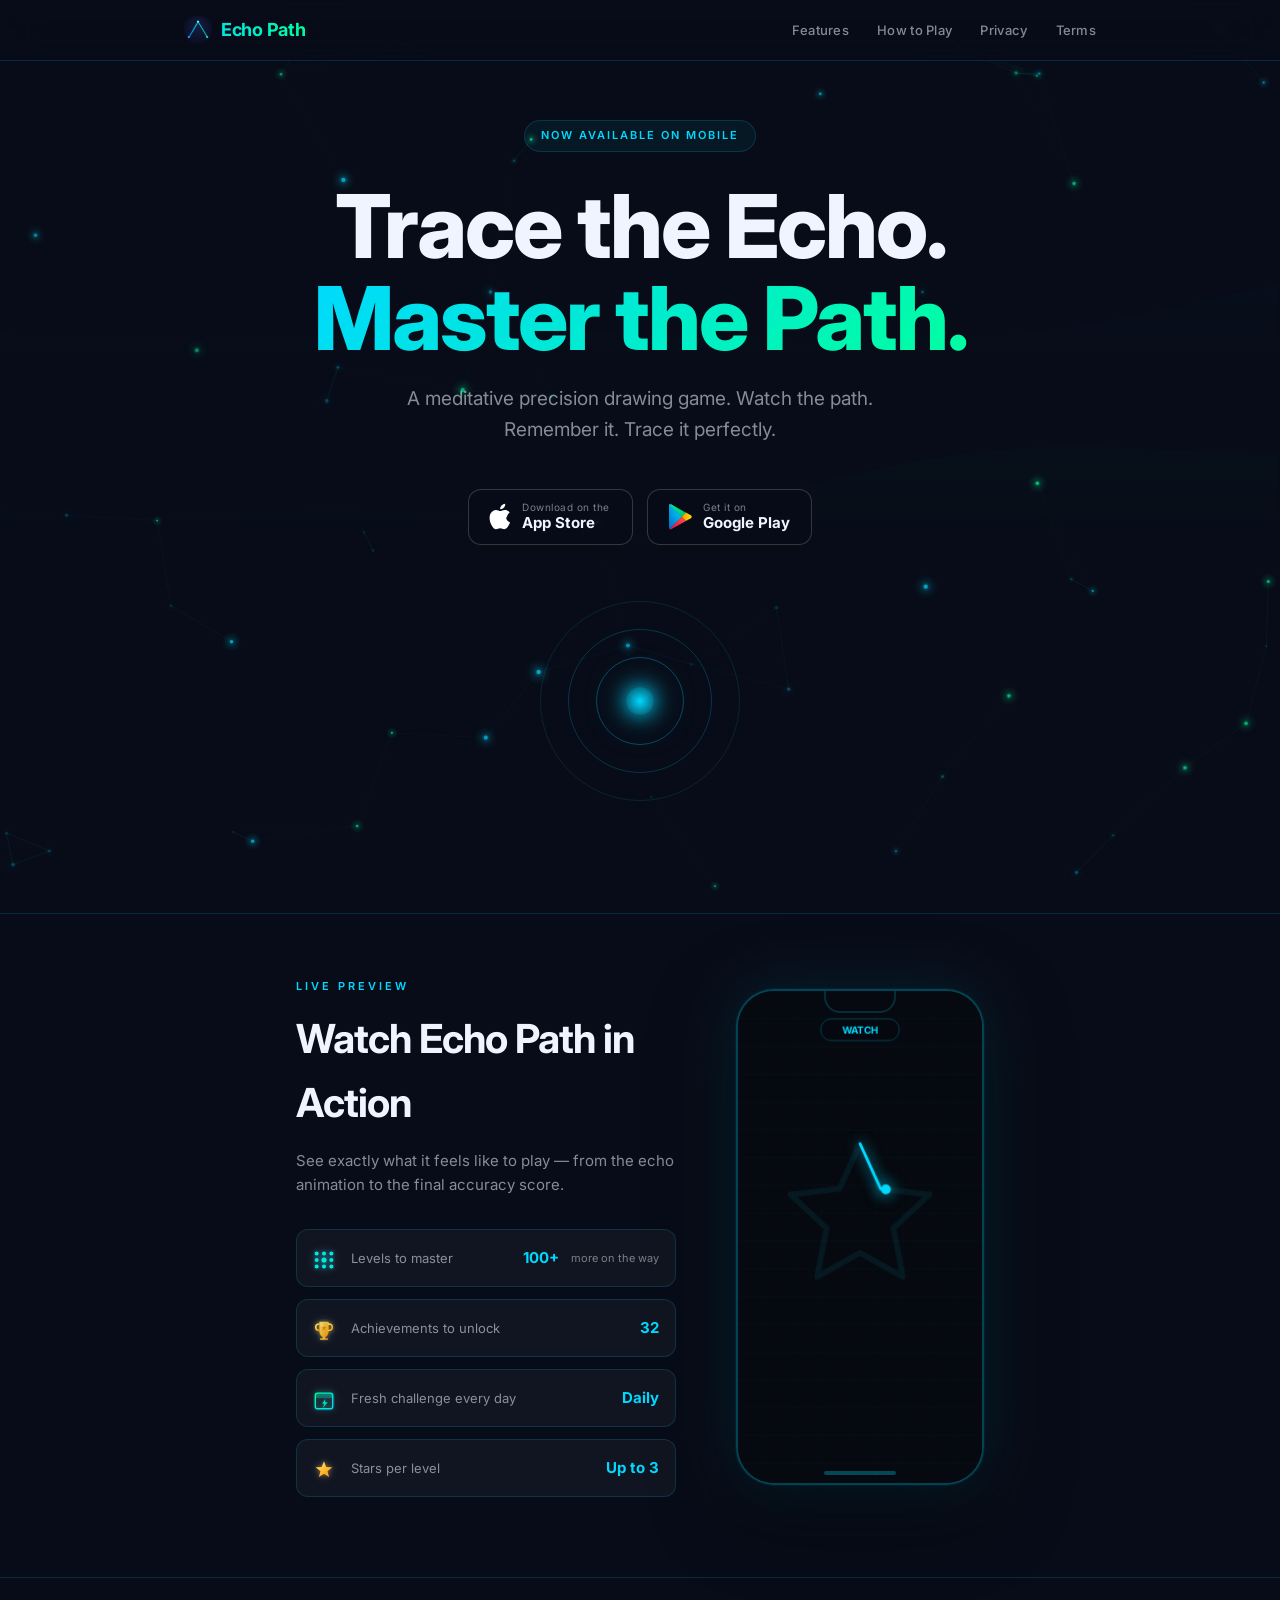
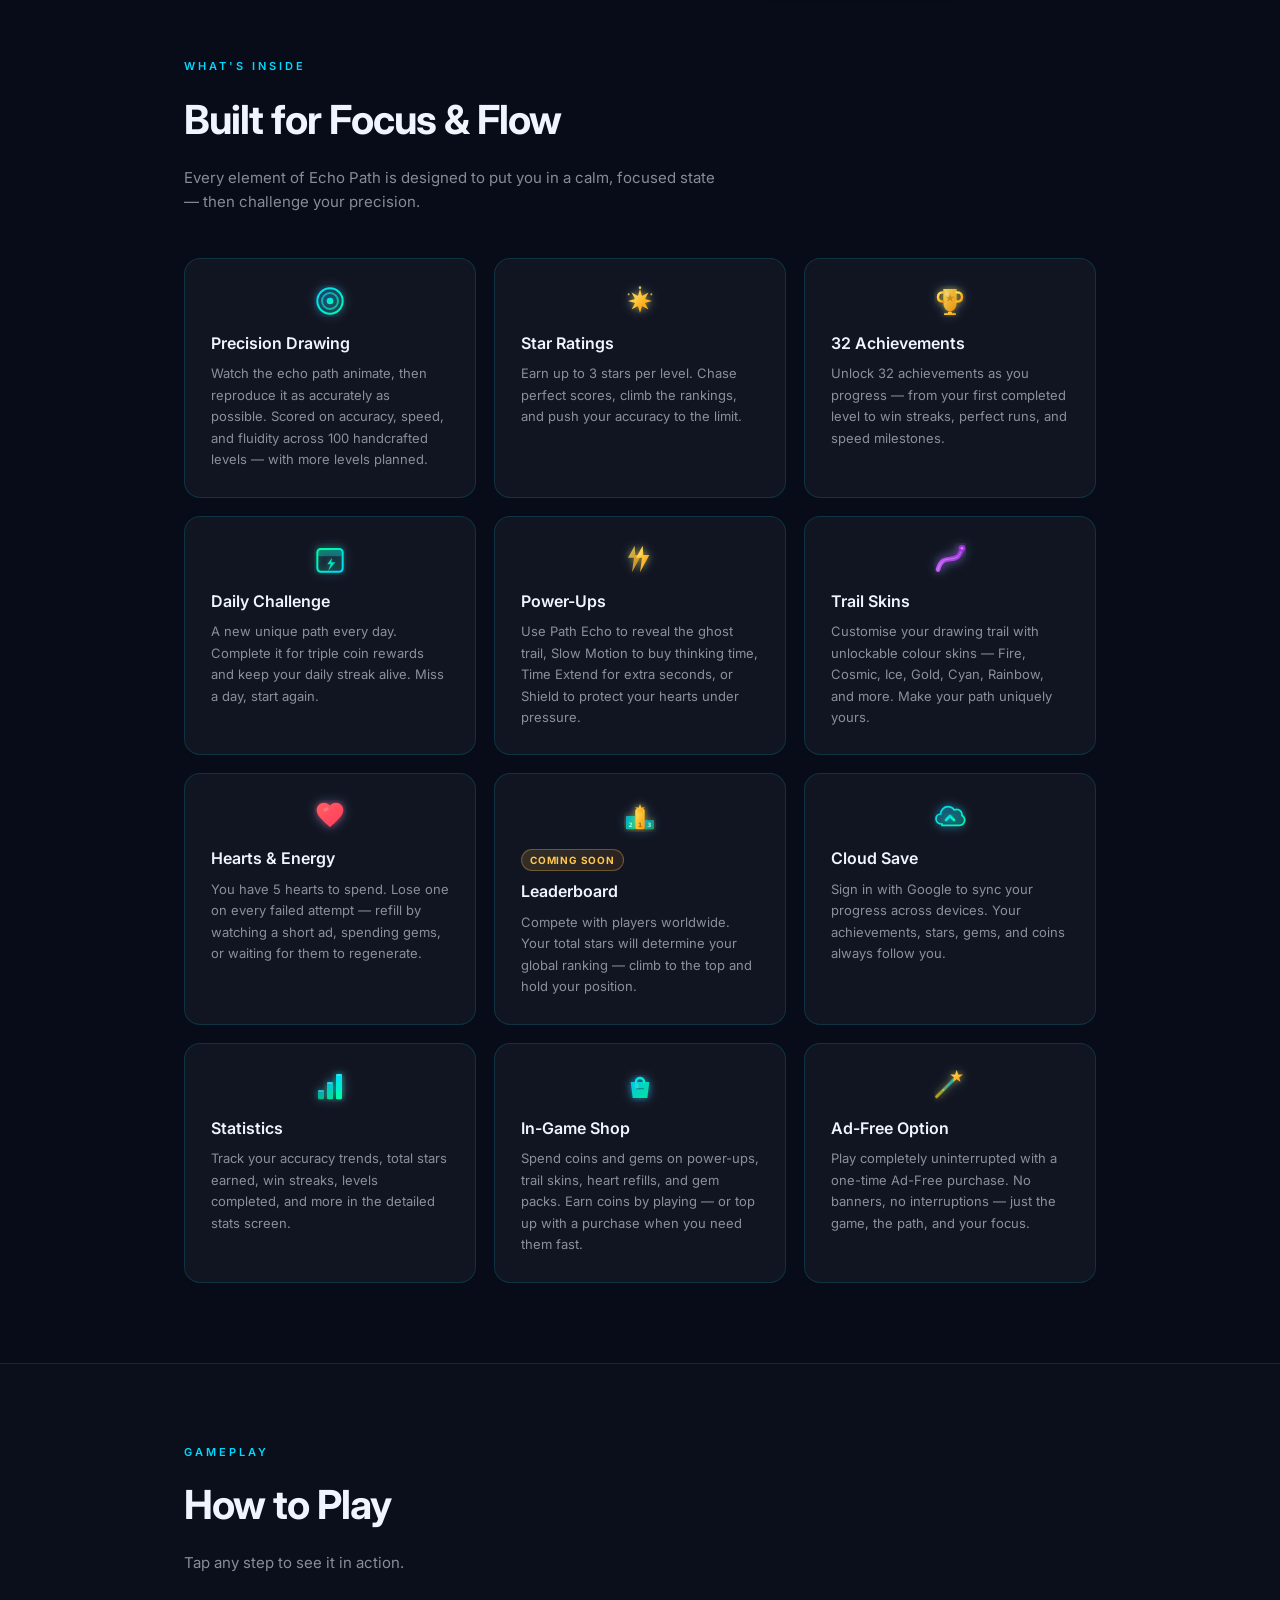
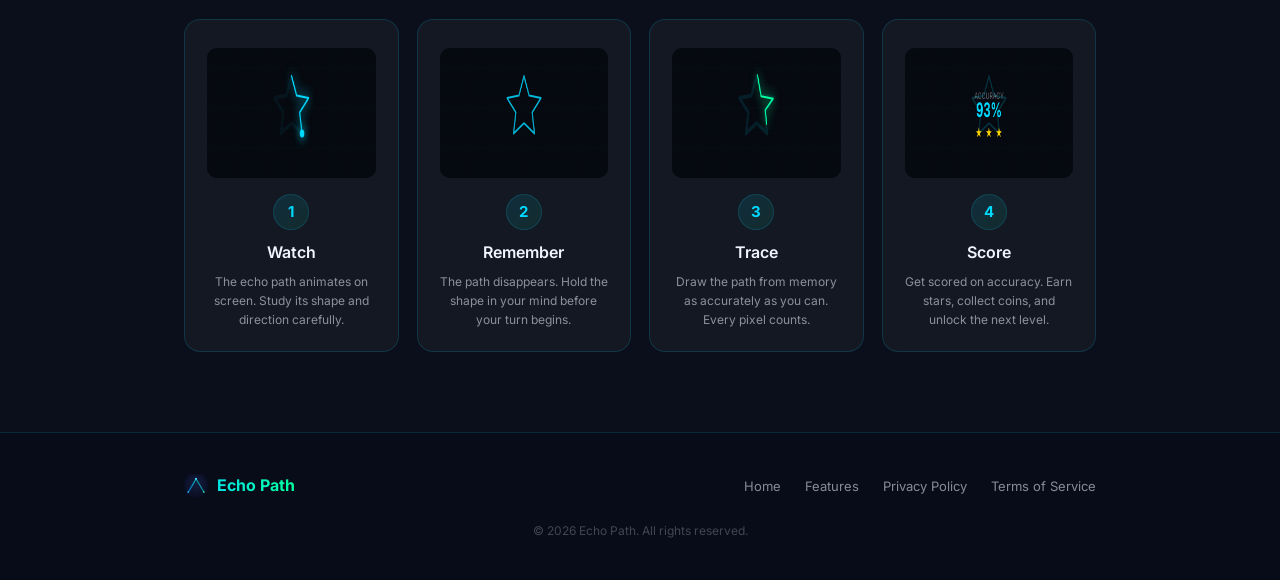
==== commit 31438391: "added new features and custom icons for the site" ====
--- a/index.html
+++ b/index.html
@@ -5,14 +5,53 @@
   <meta name="viewport" content="width=device-width, initial-scale=1.0" />
   <title>Echo Path – Trace the Echo. Master the Path.</title>
   <meta name="description" content="Echo Path is a meditative mobile drawing game where you watch, memorise, and trace paths with precision. Available on iOS and Android." />
-  <link rel="icon" type="image/png" sizes="32x32" href="favicon-32.png" />
-  <link rel="icon" type="image/png" sizes="16x16" href="favicon-16.png" />
-  <link rel="apple-touch-icon" sizes="192x192" href="icon.png" />
+  <link rel="icon" type="image/png" sizes="32x32" href="icons/favicon-32.png" />
+  <link rel="icon" type="image/png" sizes="16x16" href="icons/favicon-16.png" />
+  <link rel="apple-touch-icon" sizes="192x192" href="icons/icon.png" />
   <link rel="preconnect" href="https://fonts.googleapis.com" />
   <link rel="preconnect" href="https://fonts.gstatic.com" crossorigin />
   <link href="https://fonts.googleapis.com/css2?family=Inter:wght@300;400;500;600;700;800&display=swap" rel="stylesheet" />
   <link rel="stylesheet" href="css/common.css" />
   <link rel="stylesheet" href="css/main.css" />
+  <style>
+    .feature-icon-img {
+      width: 32px;
+      height: 32px;
+      display: block;
+      margin: 0 auto 10px;
+      filter: drop-shadow(0 0 6px rgba(120,180,255,0.4));
+    }
+    .preview-stat-icon-img {
+      width: 22px;
+      height: 22px;
+      vertical-align: middle;
+      margin-right: 4px;
+      filter: drop-shadow(0 0 4px rgba(120,180,255,0.35));
+    }
+    .feature-badge {
+      display: inline-block;
+      font-size: 10px;
+      font-weight: 700;
+      letter-spacing: 0.08em;
+      text-transform: uppercase;
+      padding: 2px 8px;
+      border-radius: 20px;
+      margin-bottom: 8px;
+      background: linear-gradient(135deg, rgba(120,180,255,0.18), rgba(80,120,220,0.12));
+      border: 1px solid rgba(120,180,255,0.3);
+      color: #7eb8ff;
+    }
+    .feature-badge.soon {
+      background: linear-gradient(135deg, rgba(255,200,80,0.15), rgba(255,140,40,0.1));
+      border-color: rgba(255,200,80,0.3);
+      color: #ffc850;
+    }
+    .preview-stat-note {
+      font-size: 11px;
+      color: rgba(255,255,255,0.45);
+      margin-top: 2px;
+    }
+  </style>
 </head>
 <body>
 
@@ -23,7 +62,7 @@
 <nav>
   <div class="nav-inner">
     <a href="#home" class="nav-logo">
-      <img src="icon.png" alt="Echo Path" class="nav-logo-img" />
+      <img src="icons/icon.png" alt="Echo Path" class="nav-logo-img" />
       Echo Path
     </a>
     <ul class="nav-links">
@@ -114,22 +153,23 @@
         <p class="section-sub" style="margin-bottom:0">See exactly what it feels like to play — from the echo animation to the final accuracy score.</p>
         <div class="preview-stats">
           <div class="preview-stat">
-            <span class="preview-stat-icon">✦</span>
+            <span class="preview-stat-icon"><img src="icons/ep-levels.svg" alt="" class="preview-stat-icon-img" /></span>
             <span class="preview-stat-label">Levels to master</span>
-            <span class="preview-stat-value">50+</span>
+            <span class="preview-stat-value">100+</span>
+            <span class="preview-stat-note">more on the way</span>
           </div>
           <div class="preview-stat">
-            <span class="preview-stat-icon">🏆</span>
+            <span class="preview-stat-icon"><img src="icons/ep-achievements.svg" alt="" class="preview-stat-icon-img" /></span>
             <span class="preview-stat-label">Achievements to unlock</span>
-            <span class="preview-stat-value">20+</span>
+            <span class="preview-stat-value">32</span>
           </div>
           <div class="preview-stat">
-            <span class="preview-stat-icon">📅</span>
+            <span class="preview-stat-icon"><img src="icons/ep-daily.svg" alt="" class="preview-stat-icon-img" /></span>
             <span class="preview-stat-label">Fresh challenge every day</span>
             <span class="preview-stat-value">Daily</span>
           </div>
           <div class="preview-stat">
-            <span class="preview-stat-icon">⭐</span>
+            <span class="preview-stat-icon"><img src="icons/ep-star.svg" alt="" class="preview-stat-icon-img" /></span>
             <span class="preview-stat-label">Stars per level</span>
             <span class="preview-stat-value">Up to 3</span>
           </div>
@@ -157,14 +197,80 @@
     <h2 class="section-title">Built for Focus &amp; Flow</h2>
     <p class="section-sub">Every element of Echo Path is designed to put you in a calm, focused state — then challenge your precision.</p>
     <div class="features-grid">
-      <div class="feature-card"><span class="feature-icon">✦</span><div class="feature-title">Precision Drawing</div><p class="feature-desc">Watch the echo path animate, then reproduce it as accurately as possible. Scored on accuracy, speed, and fluidity.</p></div>
-      <div class="feature-card"><span class="feature-icon">⭐</span><div class="feature-title">Star Ratings</div><p class="feature-desc">Earn up to 3 stars per level. Chase perfect scores and push your accuracy to the limit.</p></div>
-      <div class="feature-card"><span class="feature-icon">🏆</span><div class="feature-title">Achievements</div><p class="feature-desc">Unlock achievements as you progress — from your first completed level to streak milestones and flawless runs.</p></div>
-      <div class="feature-card"><span class="feature-icon">📅</span><div class="feature-title">Daily Challenge</div><p class="feature-desc">A new unique path every day. Complete it for triple coin rewards and keep your daily streak alive.</p></div>
-      <div class="feature-card"><span class="feature-icon">⚡</span><div class="feature-title">Power-Ups</div><p class="feature-desc">Use Path Echo to reveal the ghost trail, or Time Extend to buy yourself precious extra seconds under pressure.</p></div>
-      <div class="feature-card"><span class="feature-icon">🎨</span><div class="feature-title">Trail Skins</div><p class="feature-desc">Customise your drawing trail with unlockable colour skins. Make your path uniquely yours.</p></div>
-      <div class="feature-card"><span class="feature-icon">☁️</span><div class="feature-title">Cloud Save</div><p class="feature-desc">Sign in with Google to sync your progress across devices. Your achievements, stars, and coins always follow you.</p></div>
-      <div class="feature-card"><span class="feature-icon">📊</span><div class="feature-title">Statistics</div><p class="feature-desc">Track your accuracy trends, total stars earned, win streaks, and more in the detailed stats screen.</p></div>
+
+      <div class="feature-card">
+        <span class="feature-icon"><img src="icons/ep-target.svg" alt="" class="feature-icon-img" /></span>
+        <div class="feature-title">Precision Drawing</div>
+        <p class="feature-desc">Watch the echo path animate, then reproduce it as accurately as possible. Scored on accuracy, speed, and fluidity across 100 handcrafted levels — with more levels planned.</p>
+      </div>
+
+      <div class="feature-card">
+        <span class="feature-icon"><img src="icons/ep-star-triple.svg" alt="" class="feature-icon-img" /></span>
+        <div class="feature-title">Star Ratings</div>
+        <p class="feature-desc">Earn up to 3 stars per level. Chase perfect scores, climb the rankings, and push your accuracy to the limit.</p>
+      </div>
+
+      <div class="feature-card">
+        <span class="feature-icon"><img src="icons/ep-achievements.svg" alt="" class="feature-icon-img" /></span>
+        <div class="feature-title">32 Achievements</div>
+        <p class="feature-desc">Unlock 32 achievements as you progress — from your first completed level to win streaks, perfect runs, and speed milestones.</p>
+      </div>
+
+      <div class="feature-card">
+        <span class="feature-icon"><img src="icons/ep-daily.svg" alt="" class="feature-icon-img" /></span>
+        <div class="feature-title">Daily Challenge</div>
+        <p class="feature-desc">A new unique path every day. Complete it for triple coin rewards and keep your daily streak alive. Miss a day, start again.</p>
+      </div>
+
+      <div class="feature-card">
+        <span class="feature-icon"><img src="icons/ep-double-lightning.svg" alt="" class="feature-icon-img" /></span>
+        <div class="feature-title">Power-Ups</div>
+        <p class="feature-desc">Use Path Echo to reveal the ghost trail, Slow Motion to buy thinking time, Time Extend for extra seconds, or Shield to protect your hearts under pressure.</p>
+      </div>
+
+      <div class="feature-card">
+        <span class="feature-icon"><img src="icons/ep-trail-cosmic.svg" alt="" class="feature-icon-img" /></span>
+        <div class="feature-title">Trail Skins</div>
+        <p class="feature-desc">Customise your drawing trail with unlockable colour skins — Fire, Cosmic, Ice, Gold, Cyan, Rainbow, and more. Make your path uniquely yours.</p>
+      </div>
+
+      <div class="feature-card">
+        <span class="feature-icon"><img src="icons/ep-heart-life.svg" alt="" class="feature-icon-img" /></span>
+        <div class="feature-title">Hearts &amp; Energy</div>
+        <p class="feature-desc">You have 5 hearts to spend. Lose one on every failed attempt — refill by watching a short ad, spending gems, or waiting for them to regenerate.</p>
+      </div>
+
+      <div class="feature-card">
+        <span class="feature-icon"><img src="icons/ep-leaderboard.svg" alt="" class="feature-icon-img" /></span>
+        <span class="feature-badge soon">Coming Soon</span>
+        <div class="feature-title">Leaderboard</div>
+        <p class="feature-desc">Compete with players worldwide. Your total stars will determine your global ranking — climb to the top and hold your position.</p>
+      </div>
+
+      <div class="feature-card">
+        <span class="feature-icon"><img src="icons/ep-cloud.svg" alt="" class="feature-icon-img" /></span>
+        <div class="feature-title">Cloud Save</div>
+        <p class="feature-desc">Sign in with Google to sync your progress across devices. Your achievements, stars, gems, and coins always follow you.</p>
+      </div>
+
+      <div class="feature-card">
+        <span class="feature-icon"><img src="icons/ep-stats.svg" alt="" class="feature-icon-img" /></span>
+        <div class="feature-title">Statistics</div>
+        <p class="feature-desc">Track your accuracy trends, total stars earned, win streaks, levels completed, and more in the detailed stats screen.</p>
+      </div>
+
+      <div class="feature-card">
+        <span class="feature-icon"><img src="icons/ep-shop.svg" alt="" class="feature-icon-img" /></span>
+        <div class="feature-title">In-Game Shop</div>
+        <p class="feature-desc">Spend coins and gems on power-ups, trail skins, heart refills, and gem packs. Earn coins by playing — or top up with a purchase when you need them fast.</p>
+      </div>
+
+      <div class="feature-card">
+        <span class="feature-icon"><img src="icons/ep-shooting-star.svg" alt="" class="feature-icon-img" /></span>
+        <div class="feature-title">Ad-Free Option</div>
+        <p class="feature-desc">Play completely uninterrupted with a one-time Ad-Free purchase. No banners, no interruptions — just the game, the path, and your focus.</p>
+      </div>
+
     </div>
   </div>
 </section>
@@ -242,7 +348,7 @@
 <footer>
   <div class="footer-inner">
     <div class="footer-logo">
-      <img src="icon.png" alt="Echo Path" class="footer-logo-img" />
+      <img src="icons/icon.png" alt="Echo Path" class="footer-logo-img" />
       Echo Path
     </div>
     <ul class="footer-links">
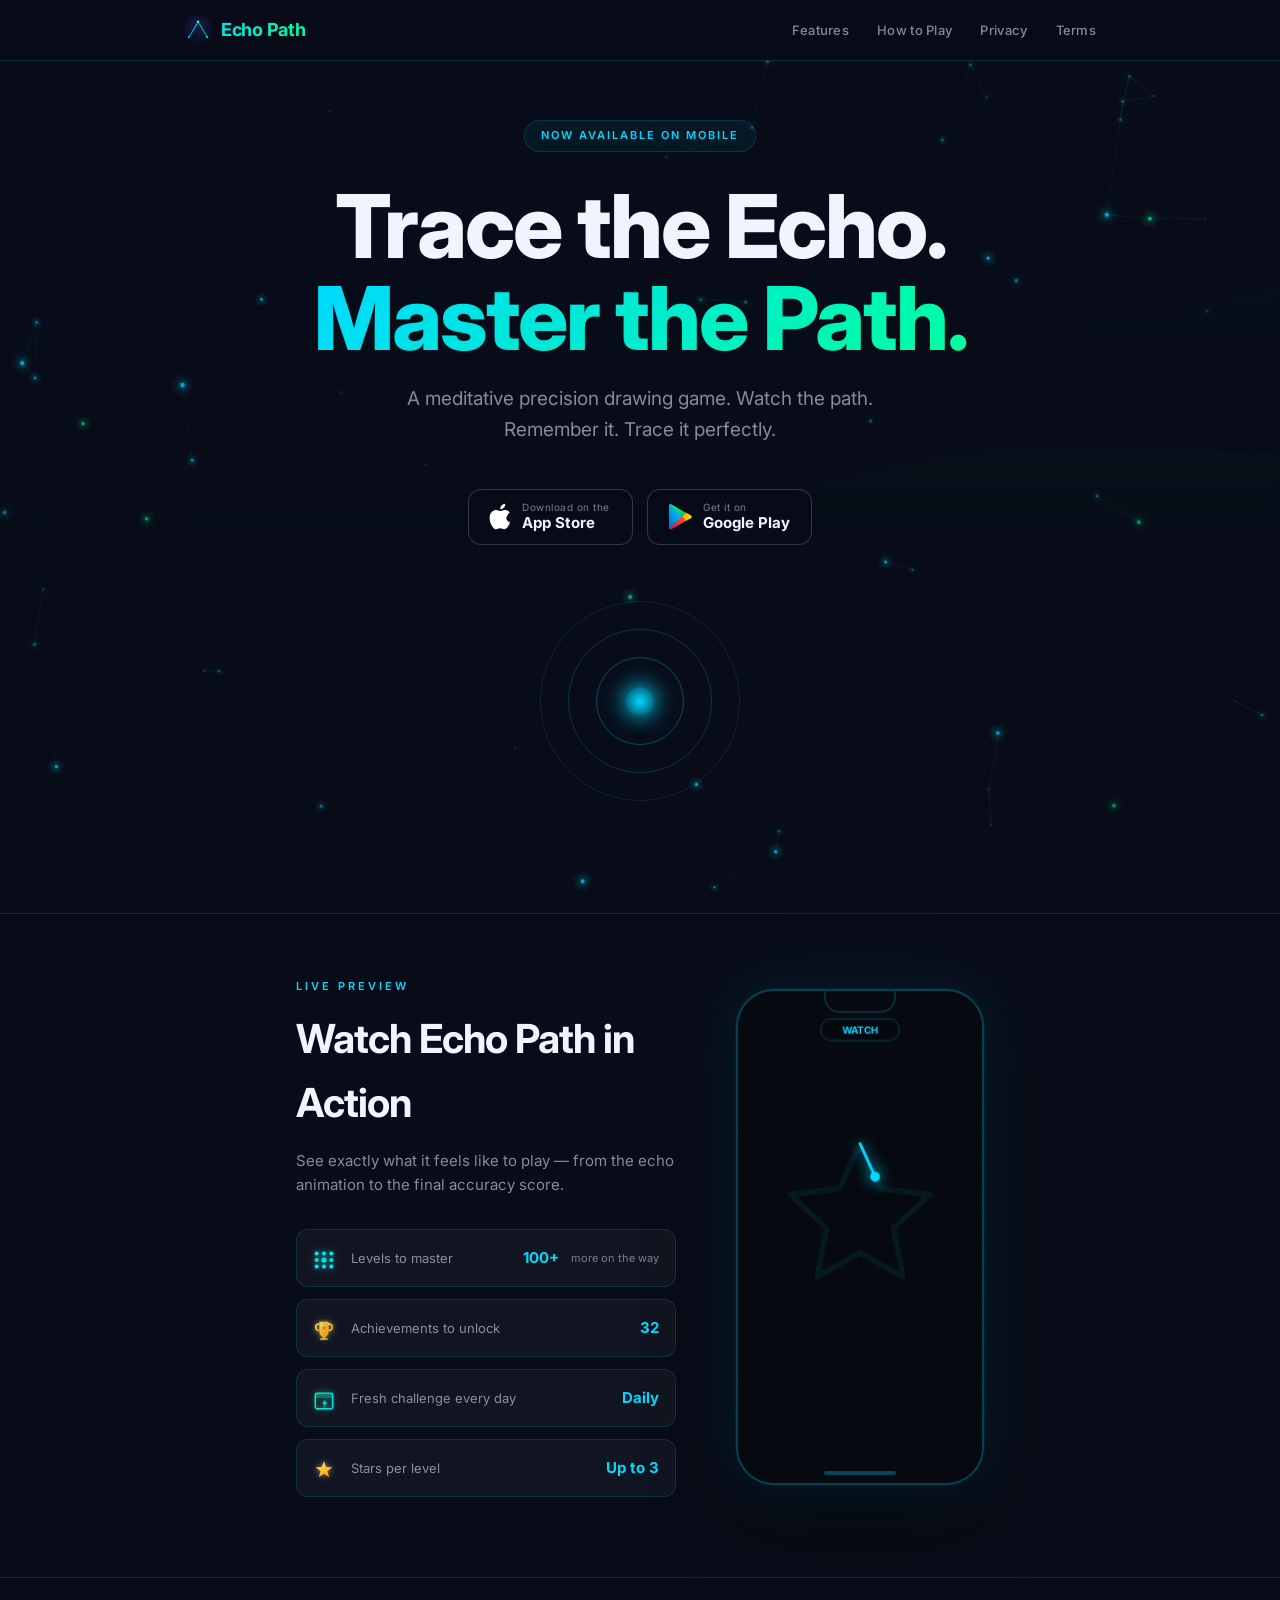
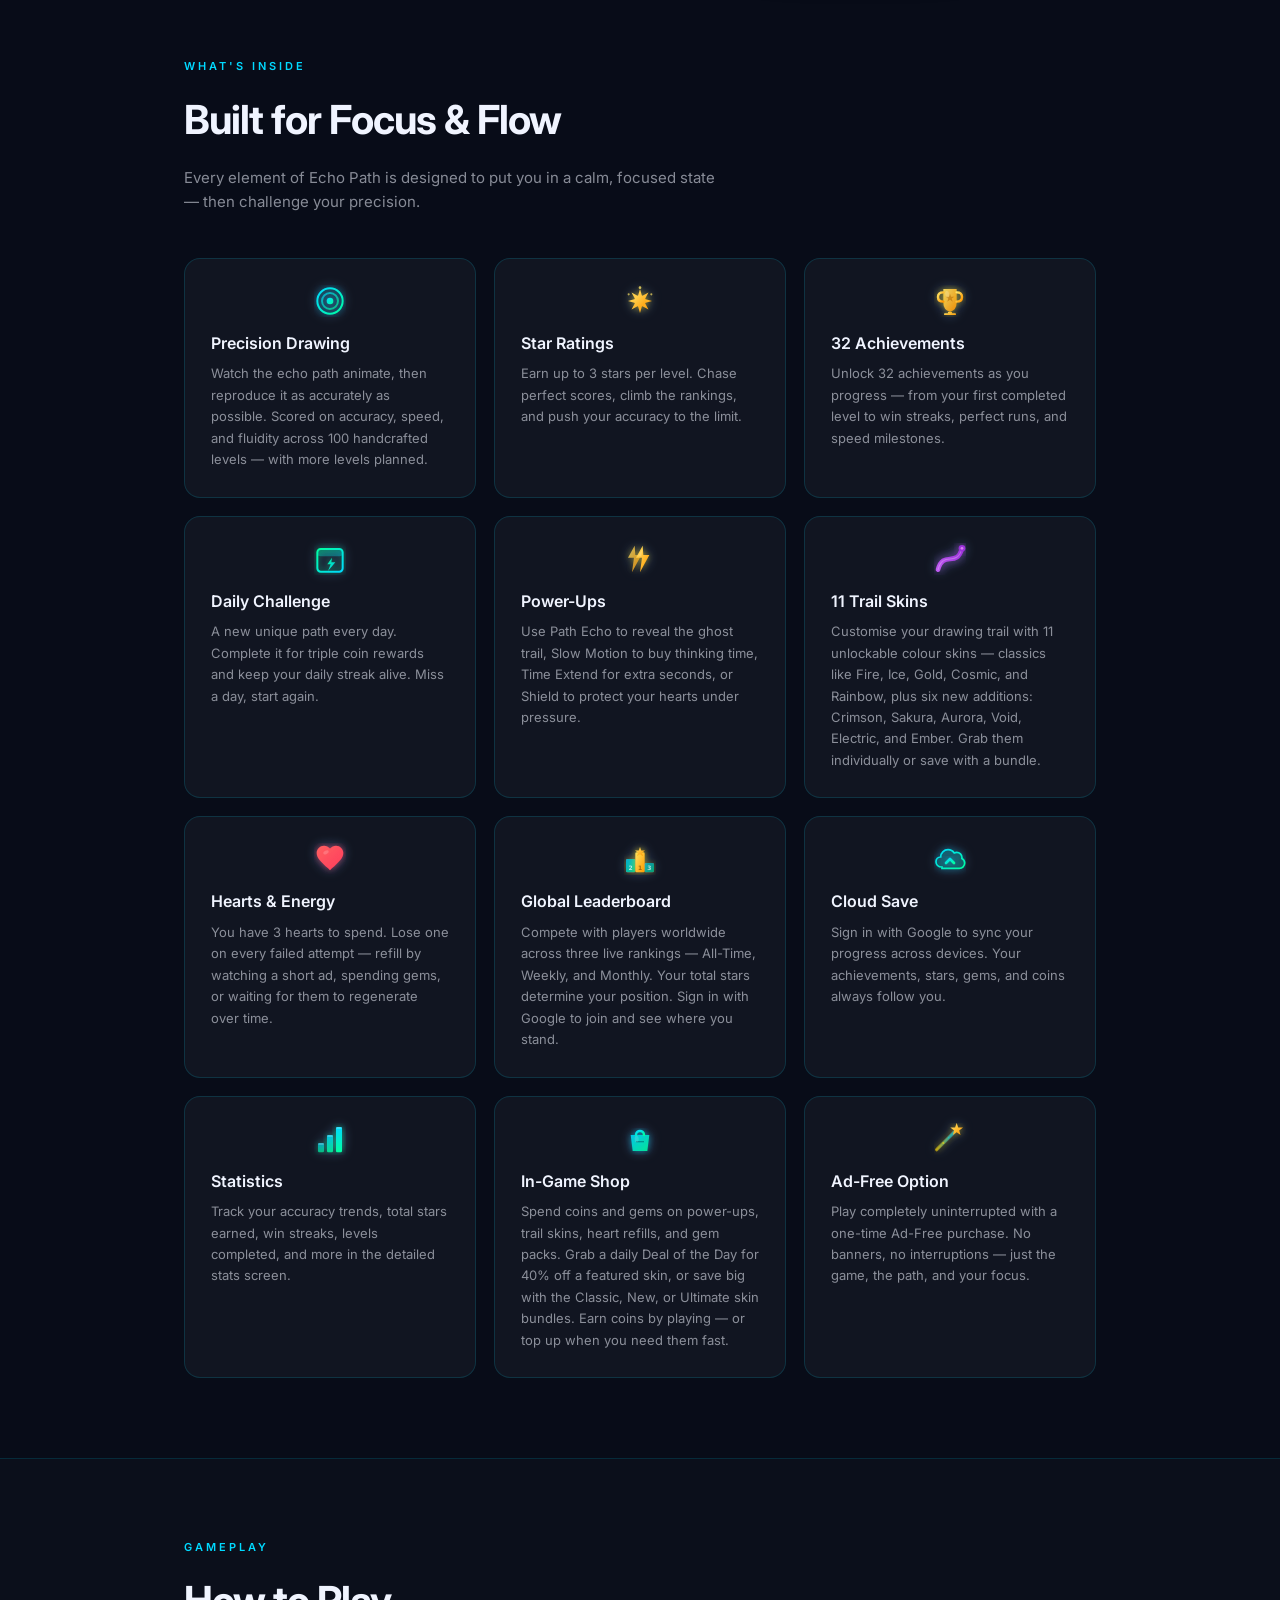
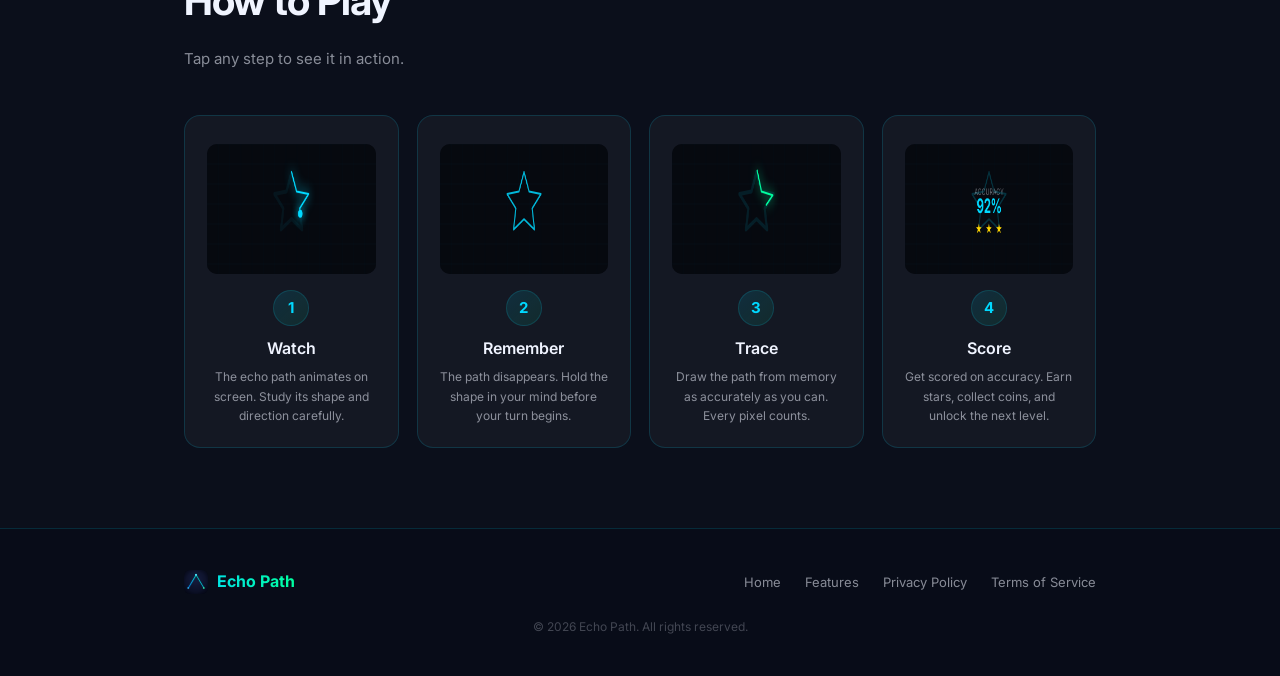
==== commit 0b164089: "updated index.html to reflect latest changes" ====
--- a/index.html
+++ b/index.html
@@ -230,21 +230,20 @@
 
       <div class="feature-card">
         <span class="feature-icon"><img src="icons/ep-trail-cosmic.svg" alt="" class="feature-icon-img" /></span>
-        <div class="feature-title">Trail Skins</div>
-        <p class="feature-desc">Customise your drawing trail with unlockable colour skins — Fire, Cosmic, Ice, Gold, Cyan, Rainbow, and more. Make your path uniquely yours.</p>
+        <div class="feature-title">11 Trail Skins</div>
+        <p class="feature-desc">Customise your drawing trail with 11 unlockable colour skins — classics like Fire, Ice, Gold, Cosmic, and Rainbow, plus six new additions: Crimson, Sakura, Aurora, Void, Electric, and Ember. Grab them individually or save with a bundle.</p>
       </div>
 
       <div class="feature-card">
         <span class="feature-icon"><img src="icons/ep-heart-life.svg" alt="" class="feature-icon-img" /></span>
         <div class="feature-title">Hearts &amp; Energy</div>
-        <p class="feature-desc">You have 5 hearts to spend. Lose one on every failed attempt — refill by watching a short ad, spending gems, or waiting for them to regenerate.</p>
+        <p class="feature-desc">You have 3 hearts to spend. Lose one on every failed attempt — refill by watching a short ad, spending gems, or waiting for them to regenerate over time.</p>
       </div>
 
       <div class="feature-card">
         <span class="feature-icon"><img src="icons/ep-leaderboard.svg" alt="" class="feature-icon-img" /></span>
-        <span class="feature-badge soon">Coming Soon</span>
-        <div class="feature-title">Leaderboard</div>
-        <p class="feature-desc">Compete with players worldwide. Your total stars will determine your global ranking — climb to the top and hold your position.</p>
+        <div class="feature-title">Global Leaderboard</div>
+        <p class="feature-desc">Compete with players worldwide across three live rankings — All-Time, Weekly, and Monthly. Your total stars determine your position. Sign in with Google to join and see where you stand.</p>
       </div>
 
       <div class="feature-card">
@@ -262,7 +261,7 @@
       <div class="feature-card">
         <span class="feature-icon"><img src="icons/ep-shop.svg" alt="" class="feature-icon-img" /></span>
         <div class="feature-title">In-Game Shop</div>
-        <p class="feature-desc">Spend coins and gems on power-ups, trail skins, heart refills, and gem packs. Earn coins by playing — or top up with a purchase when you need them fast.</p>
+        <p class="feature-desc">Spend coins and gems on power-ups, trail skins, heart refills, and gem packs. Grab a daily Deal of the Day for 40% off a featured skin, or save big with the Classic, New, or Ultimate skin bundles. Earn coins by playing — or top up when you need them fast.</p>
       </div>
 
       <div class="feature-card">
